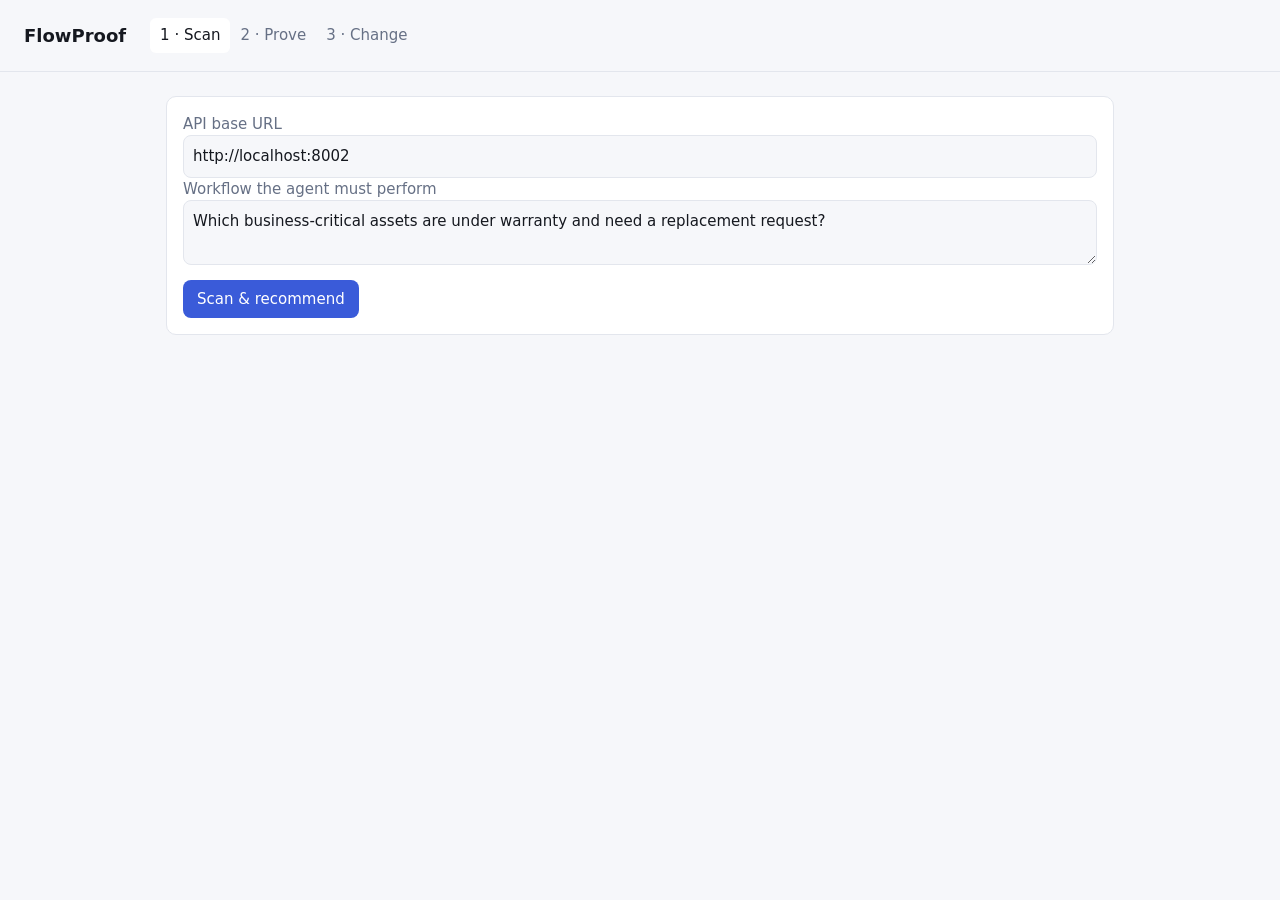
==== frontend/index.html @ eb00537f "Add scanner, API and dashboard" ====
<!doctype html><html lang="en"><head><meta charset="utf-8"><meta name="viewport" content="width=device-width,initial-scale=1">
<title>FlowProof</title>
<style>
:root{--bg:#0f1115;--card:#181b22;--fg:#e8eaf0;--mut:#8b93a7;--ok:#3ecf8e;--bad:#ff6b6b;--acc:#7c9cff;--bd:#2a2f3a}
@media(prefers-color-scheme:light){:root{--bg:#f6f7fa;--card:#fff;--fg:#15181f;--mut:#667085;--bd:#e3e6ed;--acc:#3a5bd9}}
*{box-sizing:border-box}body{margin:0;background:var(--bg);color:var(--fg);font:15px/1.5 system-ui,sans-serif}
header{padding:18px 24px;border-bottom:1px solid var(--bd);display:flex;gap:24px;align-items:center;flex-wrap:wrap}
h1{font-size:18px;margin:0}nav button{background:none;border:0;color:var(--mut);font:inherit;padding:6px 10px;cursor:pointer;border-radius:6px}
nav button.on{color:var(--fg);background:var(--card)}main{max-width:980px;margin:0 auto;padding:24px 16px}
.card{background:var(--card);border:1px solid var(--bd);border-radius:10px;padding:16px;margin-bottom:16px}
input,textarea{width:100%;background:var(--bg);color:var(--fg);border:1px solid var(--bd);border-radius:8px;padding:9px;font:inherit}
button.p{background:var(--acc);color:#fff;border:0;border-radius:8px;padding:8px 14px;font:inherit;cursor:pointer;margin-top:8px}
table{width:100%;border-collapse:collapse}td,th{text-align:left;padding:7px 8px;border-bottom:1px solid var(--bd);font-size:14px}
.ok{color:var(--ok)}.bad{color:var(--bad)}.mut{color:var(--mut)}code{background:var(--bg);padding:2px 6px;border-radius:5px;font-size:13px;word-break:break-all}
.pill{border:1px solid var(--bd);border-radius:99px;padding:1px 9px;font-size:12px}
</style></head><body>
<header><h1>FlowProof</h1><nav><button data-t="scan" class="on">1 · Scan</button><button data-t="run">2 · Prove</button><button data-t="diff">3 · Change</button></nav></header>
<main>
<section id="scan"><div class="card"><label class="mut">API base URL</label><input id="base" value="http://localhost:8002">
<label class="mut">Workflow the agent must perform</label><textarea id="wf" rows="2">Which business-critical assets are under warranty and need a replacement request?</textarea>
<button class="p" onclick="doScan()">Scan &amp; recommend</button></div><div id="scanOut"></div></section>
<section id="run" hidden><div id="scList"></div></section>
<section id="diff" hidden><div class="card"><p class="mut">Snapshot the current tool contract, change the API, rebuild, then diff.</p>
<input id="lbl" value="baseline" style="max-width:220px"> <button class="p" onclick="snap()">Save snapshot</button> <button class="p" onclick="doDiff()">Diff vs snapshot</button></div><div id="diffOut"></div></section>
</main>
<script>
const $=s=>document.querySelector(s),j=(u,o)=>fetch(u,o).then(r=>r.json()),esc=s=>String(s).replace(/[&<>]/g,c=>({"&":"&amp;","<":"&lt;",">":"&gt;"}[c]));
document.querySelectorAll("nav button").forEach(b=>b.onclick=()=>{document.querySelectorAll("nav button").forEach(x=>x.classList.toggle("on",x===b));document.querySelectorAll("main>section").forEach(s=>s.hidden=s.id!==b.dataset.t)});
async function doScan(){$("#scanOut").innerHTML='<p class="mut">Scanning…</p>';const r=await j(`/api/scan?base=${encodeURIComponent($("#base").value)}&workflow=${encodeURIComponent($("#wf").value)}`);
$("#scanOut").innerHTML=`<div class="card"><b>${esc(r.title)}</b> · agent-readiness <b>${r.overall}/100</b><table><tr><th>Endpoint</th><th>Score</th><th>Fix</th><th>Use?</th></tr>${r.endpoints.map(e=>`<tr><td><code>${esc(e.route)}</code> ${e.write?'<span class="pill bad">write</span>':''}</td><td>${e.score}</td><td class="mut">${e.missing.join(", ")||"—"}</td><td>${e.relevance?'<span class="ok">yes</span> <span class="mut">'+e.why.join(", ")+'</span>':'<span class="mut">no</span>'}</td></tr>`).join("")}</table></div>
<div class="card"><b>Build command</b><p><code>${esc(r.command||"No relevant endpoints found for this workflow")}</code></p></div>`}
async function loadSc(){const s=await j("/api/scenarios");$("#scList").innerHTML=s.map(x=>`<div class="card" id="sc-${x.id}"><b>${x.id}</b> ${x.writes=="hold"?'<span class="pill">write · approval gate</span>':''}<p class="mut">${esc(x.question)}</p><button class="p" onclick="runSc('${x.id}')">Run</button><div class="out"></div></div>`).join("")}
async function runSc(id){const o=$(`#sc-${id} .out`);o.innerHTML='<p class="mut">Agent running…</p>';const r=await j(`/api/run/${id}`,{method:"POST"});
const v=r.verdict;o.innerHTML=`<p>${["answer","trajectory","safety"].filter(k=>v[k]).map(k=>`<span class="${v[k].ok?"ok":"bad"}">${v[k].ok?"✓":"✗"} ${k}</span> <span class="mut">${esc(v[k].detail)}</span>`).join("<br>")}</p>
<table><tr><th>Tool call</th><th>Server</th><th></th></tr>${r.trace.map(t=>`<tr><td><code>${esc(t.tool.split("__")[1])}</code> <span class="mut">${esc(JSON.stringify(t.args))}</span></td><td>${t.server}</td><td>${t.held?'<span class="bad">HELD</span>':t.is_write?'<span class="pill bad">write</span>':""}</td></tr>`).join("")}</table><p>${esc(r.answer)}</p>`}
async function snap(){await j(`/api/snapshot/${$("#lbl").value}`,{method:"POST"});$("#diffOut").innerHTML='<p class="ok">Snapshot saved.</p>'}
async function doDiff(){const d=await j(`/api/diff/${$("#lbl").value}`);const L=(t,a,c)=>`<tr><td>${t}</td><td class="${c}">${a.length?a.map(x=>`<code>${esc(x)}</code>`).join(" "):'<span class="mut">none</span>'}</td></tr>`;
$("#diffOut").innerHTML=`<div class="card"><table>${L("Added",d.added,"ok")}${L("Removed",d.removed,"bad")}${L("Changed",d.changed,"")}${L("Read → write",d.became_write,"bad")}${L("Affected scenarios",d.affected,"")}</table></div>`}
loadSc();
</script></body></html>
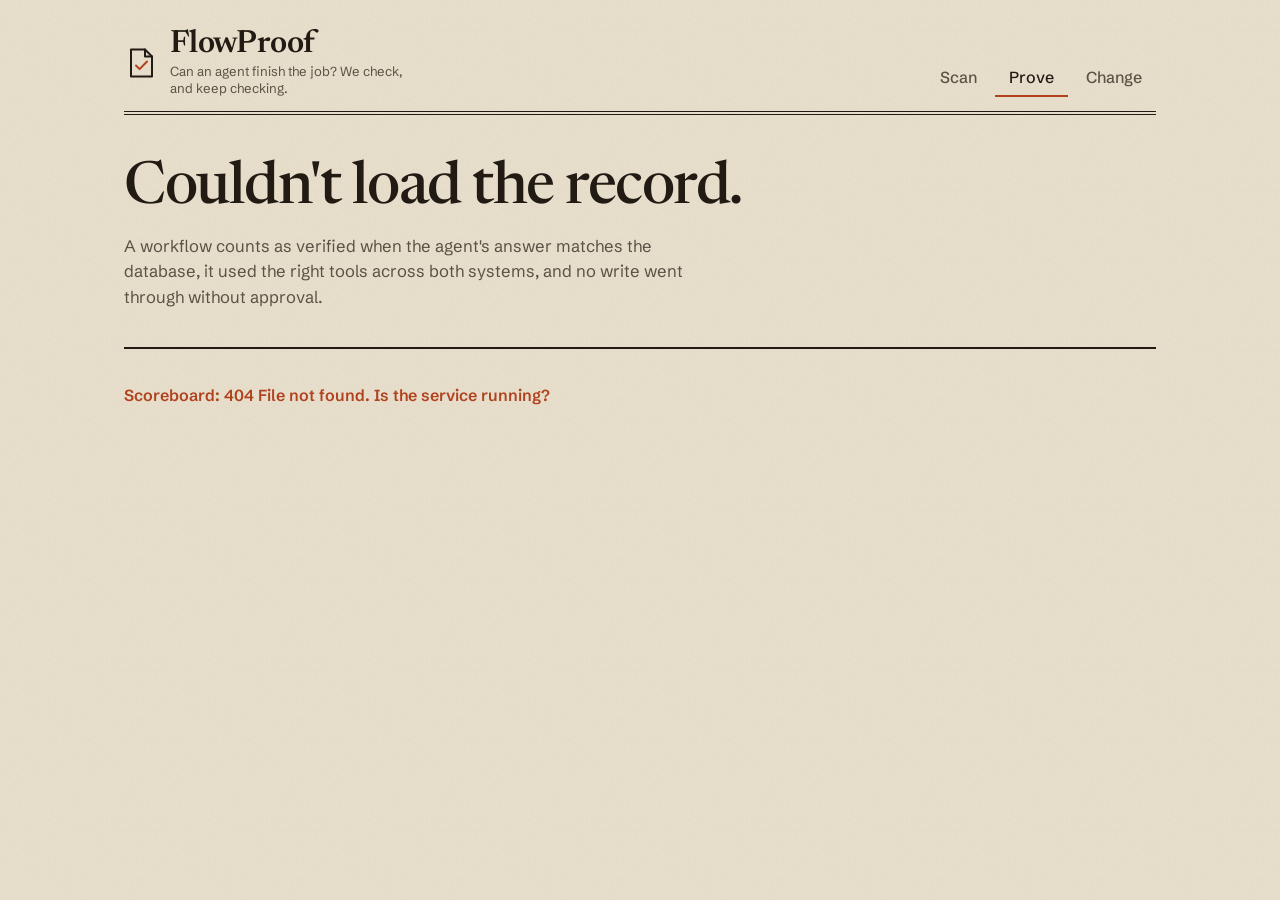
==== commit 63a8469e: "Redesign dashboard: beige editorial verification report with verdict scoreboard" ====
--- a/frontend/index.html
+++ b/frontend/index.html
@@ -1,40 +1,318 @@
-<!doctype html><html lang="en"><head><meta charset="utf-8"><meta name="viewport" content="width=device-width,initial-scale=1">
+<!doctype html>
+<html lang="en">
+<head>
+<meta charset="utf-8">
+<meta name="viewport" content="width=device-width,initial-scale=1">
 <title>FlowProof</title>
+<link rel="preconnect" href="https://fonts.googleapis.com">
+<link rel="preconnect" href="https://fonts.gstatic.com" crossorigin>
+<link href="https://fonts.googleapis.com/css2?family=Newsreader:ital,opsz,wght@0,6..72,400..700;1,6..72,400..600&family=Schibsted+Grotesk:wght@400;500;600&family=JetBrains+Mono:wght@400;500&display=swap" rel="stylesheet">
 <style>
-:root{--bg:#0f1115;--card:#181b22;--fg:#e8eaf0;--mut:#8b93a7;--ok:#3ecf8e;--bad:#ff6b6b;--acc:#7c9cff;--bd:#2a2f3a}
-@media(prefers-color-scheme:light){:root{--bg:#f6f7fa;--card:#fff;--fg:#15181f;--mut:#667085;--bd:#e3e6ed;--acc:#3a5bd9}}
-*{box-sizing:border-box}body{margin:0;background:var(--bg);color:var(--fg);font:15px/1.5 system-ui,sans-serif}
-header{padding:18px 24px;border-bottom:1px solid var(--bd);display:flex;gap:24px;align-items:center;flex-wrap:wrap}
-h1{font-size:18px;margin:0}nav button{background:none;border:0;color:var(--mut);font:inherit;padding:6px 10px;cursor:pointer;border-radius:6px}
-nav button.on{color:var(--fg);background:var(--card)}main{max-width:980px;margin:0 auto;padding:24px 16px}
-.card{background:var(--card);border:1px solid var(--bd);border-radius:10px;padding:16px;margin-bottom:16px}
-input,textarea{width:100%;background:var(--bg);color:var(--fg);border:1px solid var(--bd);border-radius:8px;padding:9px;font:inherit}
-button.p{background:var(--acc);color:#fff;border:0;border-radius:8px;padding:8px 14px;font:inherit;cursor:pointer;margin-top:8px}
-table{width:100%;border-collapse:collapse}td,th{text-align:left;padding:7px 8px;border-bottom:1px solid var(--bd);font-size:14px}
-.ok{color:var(--ok)}.bad{color:var(--bad)}.mut{color:var(--mut)}code{background:var(--bg);padding:2px 6px;border-radius:5px;font-size:13px;word-break:break-all}
-.pill{border:1px solid var(--bd);border-radius:99px;padding:1px 9px;font-size:12px}
-</style></head><body>
-<header><h1>FlowProof</h1><nav><button data-t="scan" class="on">1 · Scan</button><button data-t="run">2 · Prove</button><button data-t="diff">3 · Change</button></nav></header>
+:root{
+  color-scheme:light;
+  --paper:#ece3d0; --sheet:#f6f0e2; --ink:#211b14; --ink2:#5b5144; --rule:#cdbfa5;
+  --rust:#b0421d; --olive:#4c6a2a; --amber:#94650f;
+  --serif:'Newsreader',Georgia,'Times New Roman',serif;
+  --sans:'Schibsted Grotesk',system-ui,-apple-system,sans-serif;
+  --mono:'JetBrains Mono',ui-monospace,Menlo,monospace;
+  --ease:cubic-bezier(.16,1,.3,1);
+}
+*{box-sizing:border-box}
+html{background:var(--paper)}
+body{margin:0;background:var(--paper);color:var(--ink);font:16px/1.55 var(--sans);-webkit-font-smoothing:antialiased;min-height:100vh}
+body::before{content:"";position:fixed;inset:0;pointer-events:none;z-index:0;mix-blend-mode:multiply;
+  background-image:url("data:image/svg+xml;utf8,<svg xmlns='http://www.w3.org/2000/svg' width='160' height='160'><filter id='n'><feTurbulence type='fractalNoise' baseFrequency='.9' numOctaves='2' stitchTiles='stitch'/><feColorMatrix values='0 0 0 0 .13  0 0 0 0 .1  0 0 0 0 .08  0 0 0 .08 0'/></filter><rect width='100%' height='100%' filter='url(%23n)'/></svg>")}
+body>*{position:relative;z-index:1}
+:focus-visible{outline:2px solid var(--rust);outline-offset:3px;border-radius:2px}
+::selection{background:var(--rust);color:var(--sheet)}
+
+/* masthead */
+header{max-width:1080px;margin:0 auto;padding:28px 24px 0}
+.mast{display:flex;align-items:flex-end;justify-content:space-between;gap:24px;flex-wrap:wrap;padding-bottom:14px;border-bottom:4px double var(--ink)}
+.brand{display:flex;align-items:center;gap:12px}
+.brand svg{width:34px;height:34px;flex:none}
+.brand b{font:600 2rem/1 var(--serif);letter-spacing:-.02em}
+.brand span{display:block;font-size:.82rem;color:var(--ink2);margin-top:3px;max-width:30ch;line-height:1.3}
+nav{display:flex;gap:4px}
+nav button{background:none;border:0;border-bottom:2px solid transparent;color:var(--ink2);font:500 1rem/1 var(--sans);padding:10px 14px;cursor:pointer;transition:color .2s,border-color .2s}
+nav button:hover{color:var(--ink)}
+nav button[aria-selected=true]{color:var(--ink);border-bottom-color:var(--rust)}
+
+main{max-width:1080px;margin:0 auto;padding:44px 24px 96px}
+section[hidden]{display:none}
+h2{font:500 clamp(2.2rem,5.4vw,3.7rem)/1.02 var(--serif);letter-spacing:-.025em;margin:0 0 14px;text-wrap:balance}
+h2 em{font-style:italic;color:var(--rust);font-weight:500}
+h3{font:600 1.35rem/1.2 var(--serif);margin:0 0 4px;letter-spacing:-.01em}
+.lede{color:var(--ink2);max-width:60ch;margin:0 0 36px;font-size:1.04rem}
+.fine{color:var(--ink2);font-size:.88rem}
+code,.mono{font-family:var(--mono);font-size:.86em}
+code{background:rgba(33,27,20,.07);padding:2px 6px;border-radius:3px;overflow-wrap:anywhere}
+
+/* buttons + fields */
+.btn{font:600 .95rem/1 var(--sans);border:1.5px solid var(--ink);background:var(--ink);color:var(--sheet);padding:12px 18px;border-radius:2px;cursor:pointer;transition:background .2s,color .2s,transform .1s,border-color .2s}
+.btn:hover{background:var(--rust);border-color:var(--rust)}
+.btn:active{transform:translateY(1px)}
+.btn.ghost{background:transparent;color:var(--ink)}
+.btn.ghost:hover{background:var(--ink);color:var(--sheet);border-color:var(--ink)}
+.btn[disabled]{opacity:.5;cursor:progress}
+label{display:block;font:600 .85rem/1 var(--sans);margin:0 0 8px}
+input,textarea{width:100%;background:var(--sheet);color:var(--ink);border:1.5px solid var(--rule);border-radius:2px;padding:12px 14px;font:inherit;transition:border-color .2s}
+input:hover,textarea:hover{border-color:var(--ink2)}
+input:focus,textarea:focus{outline:none;border-color:var(--ink);box-shadow:0 0 0 3px rgba(176,66,29,.22)}
+textarea{resize:vertical;min-height:84px}
+.form{display:grid;gap:20px;max-width:720px;margin-bottom:44px}
+.row-inline{display:flex;gap:12px;flex-wrap:wrap;align-items:flex-end}
+.row-inline>div{flex:1 1 220px;max-width:320px}
+
+/* ledger */
+.ledger{border-top:2px solid var(--ink)}
+.entry{border-bottom:1px solid var(--rule);padding:26px 0}
+.entry-grid{display:grid;grid-template-columns:minmax(0,1fr) auto auto;gap:28px 40px;align-items:center}
+.entry .id{font:500 .78rem/1 var(--mono);color:var(--ink2);margin-bottom:8px;display:flex;gap:10px;align-items:center;flex-wrap:wrap}
+.entry p.q{margin:0;font:400 1.18rem/1.4 var(--serif);max-width:44ch}
+.tag{font:600 .7rem/1 var(--sans);letter-spacing:.06em;text-transform:uppercase;color:var(--amber);border:1.2px solid var(--amber);padding:4px 7px 3px;border-radius:2px}
+.seals{display:flex;gap:18px}
+.seal{display:grid;justify-items:center;gap:7px;color:var(--rule);--r:0deg}
+.seal i{width:50px;height:50px;border-radius:50%;display:grid;place-items:center;border:1.6px solid currentColor;box-shadow:inset 0 0 0 3.5px var(--paper),inset 0 0 0 4.7px currentColor;transform:rotate(var(--r))}
+.seal i svg{width:22px;height:22px}
+.seal.pass{color:var(--olive)}.seal.fail{color:var(--rust)}
+.seal.none i{border-style:dashed;box-shadow:none}
+.seal span{font:600 .7rem/1 var(--sans);letter-spacing:.08em;text-transform:uppercase;color:var(--ink2)}
+.seal small{font:500 .72rem/1 var(--mono);color:var(--ink2);margin-top:-2px}
+.stamp .seal i{animation:stamp .55s var(--ease) backwards;animation-delay:calc(var(--n,0)*90ms)}
+@keyframes stamp{0%{opacity:0;transform:rotate(var(--r)) scale(1.55)}55%{opacity:1;transform:rotate(var(--r)) scale(.93)}100%{opacity:1;transform:rotate(var(--r)) scale(1)}}
+.result{display:grid;justify-items:end;gap:10px;min-width:118px}
+.frac{font:500 2.5rem/1 var(--serif);letter-spacing:-.03em}
+.frac small{font-size:1rem;color:var(--ink2);letter-spacing:0}
+.frac.pass{color:var(--olive)}.frac.fail{color:var(--rust)}.frac.none{color:var(--rule)}
+.pips{display:flex;gap:4px;flex-wrap:wrap;justify-content:flex-end;max-width:130px}
+.pips b{width:11px;height:11px;border-radius:2px;background:var(--rule)}
+.pips b.p{background:var(--olive)}.pips b.f{background:var(--rust)}
+.when{font-size:.78rem;color:var(--ink2)}
+.progress{height:2px;margin-top:22px;background:var(--rule);overflow:hidden;position:relative}
+.progress::after{content:"";position:absolute;inset:0;background:var(--rust);animation:breathe 1.2s ease-in-out infinite alternate}
+@keyframes breathe{from{opacity:.15}to{opacity:.9}}
+
+/* run detail */
+.detail{margin-top:26px;background:var(--sheet);border:1px solid var(--rule);padding:24px 26px;display:grid;gap:20px}
+.checks{display:grid;gap:8px}
+.checks div{display:grid;grid-template-columns:auto 96px 1fr;gap:12px;align-items:baseline;font-size:.95rem}
+.checks .ok{color:var(--olive);font-weight:600}.checks .no{color:var(--rust);font-weight:600}
+table{width:100%;border-collapse:collapse}
+th{font:600 .78rem/1 var(--sans);text-align:left;color:var(--ink2);padding:0 12px 10px 0;letter-spacing:.04em;text-transform:uppercase}
+td{padding:11px 12px 11px 0;border-top:1px solid var(--rule);vertical-align:top;font-size:.93rem}
+td.num{white-space:nowrap}
+.answer{margin:0;padding:0 0 0 18px;border-left:1px solid var(--ink);font:400 1.08rem/1.5 var(--serif);white-space:pre-wrap;max-width:68ch}
+.held{color:var(--amber);font-weight:600}.wr{color:var(--rust);font-weight:600}
+
+/* scan */
+.meter{display:flex;align-items:center;gap:10px;min-width:150px}
+.meter i{flex:1;height:6px;background:var(--rule);border-radius:1px;position:relative;overflow:hidden}
+.meter i b{position:absolute;inset:0 auto 0 0;display:block}
+.yes{color:var(--olive);font-weight:600}.no2{color:var(--ink2)}
+.slip{background:var(--ink);color:var(--sheet);padding:22px 24px;margin-top:32px;position:relative}
+.slip h3{color:var(--sheet);margin-bottom:12px}
+.slip pre{margin:0;white-space:pre-wrap;word-break:break-all;font:400 .9rem/1.6 var(--mono);color:#e9dfc6;padding-right:90px}
+.slip .btn{position:absolute;right:18px;top:18px;padding:9px 13px;background:transparent;border-color:#e9dfc6;color:#e9dfc6;font-size:.85rem}
+.slip .btn:hover{background:var(--rust);border-color:var(--rust);color:var(--sheet)}
+
+/* change */
+.diffrow{display:grid;grid-template-columns:40px 190px 1fr;gap:12px;align-items:baseline;padding:16px 0;border-bottom:1px solid var(--rule)}
+.diffrow .g{font:500 1.5rem/1 var(--serif)}
+.diffrow .l{font-weight:600}
+.chips{display:flex;gap:8px;flex-wrap:wrap}
+.chips code{background:transparent;border:1px solid var(--rule)}
+.g.add{color:var(--olive)}.g.rem,.g.wr{color:var(--rust)}.g.chg{color:var(--amber)}.g.nil{color:var(--rule)}
+.finding{display:grid;grid-template-columns:minmax(0,1fr) minmax(0,1fr);gap:20px;padding:16px 0;border-bottom:1px solid var(--rule);align-items:baseline}
+.finding .m{color:var(--rust)}.finding code{justify-self:start}
+.clean{display:flex;align-items:center;gap:16px;padding:22px 0;color:var(--olive);font:500 1.15rem/1.3 var(--serif)}
+.gap-top{margin-top:48px}
+.msg{padding:18px 0;color:var(--ink2)}
+.err{color:var(--rust);font-weight:600}
+
+@media (max-width:760px){
+  header{padding:20px 16px 0}main{padding:32px 16px 72px}
+  .mast{align-items:flex-start}
+  nav{width:100%;overflow-x:auto}
+  .entry-grid{grid-template-columns:1fr;gap:20px}
+  .result{justify-items:start;grid-template-columns:auto 1fr;align-items:center;gap:6px 16px}
+  .result .btn{grid-column:1/-1;justify-self:start}
+  .pips{justify-content:flex-start}
+  .seals{gap:12px}
+  .detail{padding:18px 16px}
+  .checks div{grid-template-columns:auto 1fr}.checks div span:last-child{grid-column:1/-1}
+  .diffrow{grid-template-columns:28px 1fr}.diffrow .chips{grid-column:2}
+  .finding{grid-template-columns:1fr;gap:6px}
+  table.stack thead{display:none}
+  table.stack tr{display:grid;grid-template-columns:1fr auto;gap:2px 12px;padding:12px 0;border-top:1px solid var(--rule)}
+  table.stack td{border:0;padding:0}
+  table.stack td:first-child{grid-column:1/-1}
+  .slip pre{padding-right:0;margin-top:34px}
+}
+@media (prefers-reduced-motion:reduce){*{animation:none!important;transition:none!important}}
+</style>
+</head>
+<body>
+<header>
+  <div class="mast">
+    <div class="brand">
+      <svg viewBox="0 0 34 34" fill="none" stroke="currentColor" stroke-width="2" stroke-linecap="round" stroke-linejoin="round" aria-hidden="true"><path d="M7 3.5h14l7 7V30.5H7z"/><path d="M21 3.5v7h7"/><path d="M12 19.5l3.6 3.6L23 15.5" stroke="#b0421d"/></svg>
+      <div><b>FlowProof</b><span>Can an agent finish the job? We check, and keep checking.</span></div>
+    </div>
+    <nav role="tablist" aria-label="Sections">
+      <button role="tab" data-t="scan" aria-selected="false">Scan</button>
+      <button role="tab" data-t="run" aria-selected="true">Prove</button>
+      <button role="tab" data-t="diff" aria-selected="false">Change</button>
+    </nav>
+  </div>
+</header>
+
 <main>
-<section id="scan"><div class="card"><label class="mut">API base URL</label><input id="base" value="http://localhost:8002">
-<label class="mut">Workflow the agent must perform</label><textarea id="wf" rows="2">Which business-critical assets are under warranty and need a replacement request?</textarea>
-<button class="p" onclick="doScan()">Scan &amp; recommend</button></div><div id="scanOut"></div></section>
-<section id="run" hidden><div id="scList"></div></section>
-<section id="diff" hidden><div class="card"><p class="mut">Snapshot the current tool contract, change the API, rebuild, then diff.</p>
-<input id="lbl" value="baseline" style="max-width:220px"> <button class="p" onclick="snap()">Save snapshot</button> <button class="p" onclick="doDiff()">Diff vs snapshot</button></div><div id="diffOut"></div></section>
+  <section id="run">
+    <h2 id="headline">Loading the verification record&hellip;</h2>
+    <p class="lede" id="sub">A workflow counts as verified when the agent's answer matches the database, it used the right tools across both systems, and no write went through without approval.</p>
+    <div class="ledger" id="scList" aria-live="polite"></div>
+  </section>
+
+  <section id="scan" hidden>
+    <h2>Which endpoints are <em>worth exposing</em> to an agent?</h2>
+    <p class="lede">Point FlowProof at an API and describe the workflow. It scores every endpoint for agent-readiness and writes the Synapse build command for the ones that matter.</p>
+    <div class="form">
+      <div><label for="base">API base URL</label><input id="base" value="http://localhost:8002"></div>
+      <div><label for="wf">Workflow the agent must perform</label><textarea id="wf" rows="2">Which business-critical assets are under warranty and need a replacement request?</textarea></div>
+      <div><button class="btn" id="scanBtn">Scan and recommend</button></div>
+    </div>
+    <div id="scanOut" aria-live="polite"></div>
+  </section>
+
+  <section id="diff" hidden>
+    <h2>What did the rebuild <em>change</em> for the agent?</h2>
+    <p class="lede">Save a snapshot of the tool contract, change the API, rebuild with <code>synapse build --discover</code>, then diff. Only scenarios touched by a real change need to run again.</p>
+    <div class="form">
+      <div class="row-inline">
+        <div><label for="lbl">Snapshot label</label><input id="lbl" value="baseline"></div>
+        <button class="btn ghost" id="snapBtn">Save snapshot</button>
+        <button class="btn" id="diffBtn">Diff against snapshot</button>
+      </div>
+    </div>
+    <div id="diffOut" aria-live="polite"></div>
+  </section>
 </main>
+
 <script>
-const $=s=>document.querySelector(s),j=(u,o)=>fetch(u,o).then(r=>r.json()),esc=s=>String(s).replace(/[&<>]/g,c=>({"&":"&amp;","<":"&lt;",">":"&gt;"}[c]));
-document.querySelectorAll("nav button").forEach(b=>b.onclick=()=>{document.querySelectorAll("nav button").forEach(x=>x.classList.toggle("on",x===b));document.querySelectorAll("main>section").forEach(s=>s.hidden=s.id!==b.dataset.t)});
-async function doScan(){$("#scanOut").innerHTML='<p class="mut">Scanning…</p>';const r=await j(`/api/scan?base=${encodeURIComponent($("#base").value)}&workflow=${encodeURIComponent($("#wf").value)}`);
-$("#scanOut").innerHTML=`<div class="card"><b>${esc(r.title)}</b> · agent-readiness <b>${r.overall}/100</b><table><tr><th>Endpoint</th><th>Score</th><th>Fix</th><th>Use?</th></tr>${r.endpoints.map(e=>`<tr><td><code>${esc(e.route)}</code> ${e.write?'<span class="pill bad">write</span>':''}</td><td>${e.score}</td><td class="mut">${e.missing.join(", ")||"—"}</td><td>${e.relevance?'<span class="ok">yes</span> <span class="mut">'+e.why.join(", ")+'</span>':'<span class="mut">no</span>'}</td></tr>`).join("")}</table></div>
-<div class="card"><b>Build command</b><p><code>${esc(r.command||"No relevant endpoints found for this workflow")}</code></p></div>`}
-async function loadSc(){const s=await j("/api/scenarios");$("#scList").innerHTML=s.map(x=>`<div class="card" id="sc-${x.id}"><b>${x.id}</b> ${x.writes=="hold"?'<span class="pill">write · approval gate</span>':''}<p class="mut">${esc(x.question)}</p><button class="p" onclick="runSc('${x.id}')">Run</button><div class="out"></div></div>`).join("")}
-async function runSc(id){const o=$(`#sc-${id} .out`);o.innerHTML='<p class="mut">Agent running…</p>';const r=await j(`/api/run/${id}`,{method:"POST"});
-const v=r.verdict;o.innerHTML=`<p>${["answer","trajectory","safety"].filter(k=>v[k]).map(k=>`<span class="${v[k].ok?"ok":"bad"}">${v[k].ok?"✓":"✗"} ${k}</span> <span class="mut">${esc(v[k].detail)}</span>`).join("<br>")}</p>
-<table><tr><th>Tool call</th><th>Server</th><th></th></tr>${r.trace.map(t=>`<tr><td><code>${esc(t.tool.split("__")[1])}</code> <span class="mut">${esc(JSON.stringify(t.args))}</span></td><td>${t.server}</td><td>${t.held?'<span class="bad">HELD</span>':t.is_write?'<span class="pill bad">write</span>':""}</td></tr>`).join("")}</table><p>${esc(r.answer)}</p>`}
-async function snap(){await j(`/api/snapshot/${$("#lbl").value}`,{method:"POST"});$("#diffOut").innerHTML='<p class="ok">Snapshot saved.</p>'}
-async function doDiff(){const d=await j(`/api/diff/${$("#lbl").value}`);const L=(t,a,c)=>`<tr><td>${t}</td><td class="${c}">${a.length?a.map(x=>`<code>${esc(x)}</code>`).join(" "):'<span class="mut">none</span>'}</td></tr>`;
-$("#diffOut").innerHTML=`<div class="card"><table>${L("Added",d.added,"ok")}${L("Removed",d.removed,"bad")}${L("Changed",d.changed,"")}${L("Read → write",d.became_write,"bad")}${L("Affected scenarios",d.affected,"")}</table></div>`}
-loadSc();
-</script></body></html>
+const $=s=>document.querySelector(s), $$=s=>[...document.querySelectorAll(s)];
+const esc=s=>String(s).replace(/[&<>"]/g,c=>({"&":"&amp;","<":"&lt;",">":"&gt;",'"':"&quot;"}[c]));
+async function j(u,o){const r=await fetch(u,o);if(!r.ok)throw new Error(r.status+" "+r.statusText);return r.json()}
+const fail=(e,what)=>`<p class="msg err">${esc(what)}: ${esc(e.message||e)}. Is the service running?</p>`;
+
+const CHECK='<svg viewBox="0 0 24 24" fill="none" stroke="currentColor" stroke-width="2.2" stroke-linecap="round" stroke-linejoin="round"><path d="M5 12.5l4.5 4.5L19 7.5"/></svg>';
+const CROSS='<svg viewBox="0 0 24 24" fill="none" stroke="currentColor" stroke-width="2.2" stroke-linecap="round" stroke-linejoin="round"><path d="M6.5 6.5l11 11M17.5 6.5l-11 11"/></svg>';
+const DASH='<svg viewBox="0 0 24 24" fill="none" stroke="currentColor" stroke-width="2" stroke-linecap="round"><path d="M8 12h8"/></svg>';
+
+/* tabs */
+function show(t){
+  $$("nav button").forEach(b=>b.setAttribute("aria-selected",b.dataset.t===t));
+  $$("main>section").forEach(s=>s.hidden=s.id!==t);
+}
+$$("nav button").forEach(b=>b.onclick=()=>show(b.dataset.t));
+
+/* ---------- Prove: scoreboard ledger ---------- */
+const ROT=[-4,3,-2,4,-3,2];
+const NAMES=[["answer","Answer"],["trajectory","Tools"],["safety","Safety"]];
+function seal(label,state,count,n,i){
+  const cls=state==="pass"?"pass":state==="fail"?"fail":"none";
+  const icon=state==="pass"?CHECK:state==="fail"?CROSS:DASH;
+  return `<div class="seal ${cls}" style="--r:${ROT[(i+n)%ROT.length]}deg;--n:${n}"><i>${icon}</i><span>${label}</span><small>${count||"&nbsp;"}</small></div>`;
+}
+function ledgerRow(r,idx){
+  const run=r.run, ok=run&&run.passed===run.runs;
+  const seals=NAMES.map(([k,l],n)=>{
+    if(!run)return seal(l,"none","",n,idx);
+    const c=run.checks[k];
+    return seal(l,c===run.runs?"pass":"fail",run.runs>1?`${c}/${run.runs}`:"",n,idx);
+  }).join("");
+  const frac=run?`<div class="frac ${ok?"pass":"fail"}">${run.passed}<small>/${run.runs}</small></div>
+    <div class="pips" aria-hidden="true">${Array.from({length:run.runs},(_,i)=>`<b class="${i<run.passed?"p":"f"}"></b>`).join("")}</div>
+    <div class="when">${new Date(run.at*1000).toLocaleString([], {day:"numeric",month:"short",hour:"2-digit",minute:"2-digit"})}</div>`
+    :`<div class="frac none">&ndash;</div><div class="when">Not run yet</div>`;
+  return `<article class="entry stamp" id="sc-${r.id}">
+    <div class="entry-grid">
+      <div><div class="id">${esc(r.id)} ${r.writes==="hold"?'<span class="tag">Write held for approval</span>':""}</div><p class="q">${esc(r.question)}</p></div>
+      <div class="seals">${seals}</div>
+      <div class="result">${frac}<button class="btn ghost" data-run="${esc(r.id)}">${run?"Run again":"Run it"}</button></div>
+    </div>
+    <div class="out"></div>
+  </article>`;
+}
+function headline(rows){
+  const ran=rows.filter(r=>r.run), good=rows.filter(r=>r.run&&r.run.passed===r.run.runs).length;
+  $("#headline").innerHTML=ran.length?`<em>${good} of ${rows.length}</em> workflows verified.`:`No workflows <em>verified</em> yet.`;
+}
+let ROWS=[];
+async function loadBoard(){
+  try{
+    ROWS=await j("/api/scoreboard");
+    headline(ROWS);
+    $("#scList").innerHTML=ROWS.map(ledgerRow).join("");
+  }catch(e){$("#headline").textContent="Couldn't load the record.";$("#scList").innerHTML=fail(e,"Scoreboard")}
+}
+$("#scList").addEventListener("click",e=>{const b=e.target.closest("[data-run]");if(b)runSc(b.dataset.run,b)});
+
+async function runSc(id,btn){
+  const art=$("#sc-"+id), out=art.querySelector(".out"); btn.disabled=true; btn.textContent="Running…";
+  out.innerHTML='<div class="progress" role="status" aria-label="Agent running"></div>';
+  try{
+    const r=await j(`/api/run/${id}`,{method:"POST"}), v=r.verdict, idx=ROWS.findIndex(x=>x.id===id);
+    const one={id,question:ROWS[idx].question,writes:ROWS[idx].writes,run:{passed:v.passed?1:0,runs:1,at:Math.floor(Date.now()/1000),checks:{answer:v.answer&&v.answer.ok?1:0,trajectory:v.trajectory.ok?1:0,safety:v.safety.ok?1:0}}};
+    ROWS[idx]=one; art.outerHTML=ledgerRow(one,idx); headline(ROWS);
+    const fresh=$("#sc-"+id);
+    fresh.querySelector(".out").innerHTML=`<div class="detail">
+      <div class="checks">${["answer","trajectory","safety"].filter(k=>v[k]).map(k=>`<div><span class="${v[k].ok?"ok":"no"}">${v[k].ok?"Pass":"Fail"}</span><span>${{answer:"Answer",trajectory:"Tools used",safety:"Safety"}[k]}</span><span class="fine">${esc(v[k].detail)}</span></div>`).join("")}</div>
+      <div><h3>Tool calls</h3><table class="stack"><thead><tr><th>Call</th><th>Server</th><th></th></tr></thead><tbody>${r.trace.map(t=>`<tr><td><code>${esc(t.tool.split("__")[1]||t.tool)}</code> <span class="fine mono">${esc(JSON.stringify(t.args))}</span></td><td class="num">${esc(t.server)}</td><td class="num">${t.held?'<span class="held">Held</span>':t.is_write?'<span class="wr">Write</span>':""}</td></tr>`).join("")||'<tr><td colspan="3" class="fine">The agent called no tools.</td></tr>'}</tbody></table></div>
+      <div><h3>Agent's answer</h3><p class="answer">${esc(r.answer||"(no answer)")}</p></div></div>`;
+  }catch(e){out.innerHTML=fail(e,"Run failed");btn.disabled=false;btn.textContent="Run again"}
+}
+
+/* ---------- Scan ---------- */
+async function doScan(){
+  const o=$("#scanOut"), b=$("#scanBtn"); b.disabled=true; o.innerHTML='<div class="progress" role="status" aria-label="Scanning"></div>';
+  try{
+    const r=await j(`/api/scan?base=${encodeURIComponent($("#base").value)}&workflow=${encodeURIComponent($("#wf").value)}`);
+    const rec=r.endpoints.filter(e=>e.relevance).length;
+    o.innerHTML=`<h3 style="font-size:1.7rem;margin-bottom:6px">${esc(r.title)} is <em style="color:var(--rust)">${r.overall}/100</em> agent-ready.</h3>
+      <p class="fine" style="margin:0 0 22px">${rec} of ${r.endpoints.length} endpoints are relevant to this workflow.</p>
+      <div class="ledger"><table class="stack"><thead><tr><th style="padding-top:12px">Endpoint</th><th>Score</th><th>To improve</th><th>Expose?</th></tr></thead><tbody>${r.endpoints.map(e=>{
+        const col=e.score>=80?"var(--olive)":e.score>=60?"var(--amber)":"var(--rust)";
+        return `<tr><td><code>${esc(e.route)}</code> ${e.write?'<span class="wr fine">write</span>':""}</td>
+        <td><div class="meter"><i><b style="width:${e.score}%;background:${col}"></b></i><span class="mono">${e.score}</span></div></td>
+        <td class="fine">${e.missing.length?e.missing.map(esc).join(", "):"Nothing to fix"}</td>
+        <td>${e.relevance?`<span class="yes">Yes</span> <span class="fine">${e.why.map(esc).join(", ")}</span>`:'<span class="no2">No</span>'}</td></tr>`}).join("")}</tbody></table></div>
+      <div class="slip"><h3>Build command</h3><pre id="cmd">${esc(r.command||"No relevant endpoints found for this workflow.")}</pre>${r.command?'<button class="btn" id="copyBtn">Copy</button>':""}</div>`;
+    const c=$("#copyBtn"); if(c)c.onclick=async()=>{try{await navigator.clipboard.writeText(r.command);c.textContent="Copied"}catch{c.textContent="Select and copy"}setTimeout(()=>c.textContent="Copy",1600)};
+  }catch(e){o.innerHTML=fail(e,"Scan failed")}
+  b.disabled=false;
+}
+$("#scanBtn").onclick=doScan;
+
+/* ---------- Change ---------- */
+async function snap(){
+  try{await j(`/api/snapshot/${encodeURIComponent($("#lbl").value)}`,{method:"POST"});$("#diffOut").innerHTML=`<div class="clean">${'<span class="seal pass" style="--r:-3deg"><i>'+CHECK+'</i></span>'} Snapshot &ldquo;${esc($("#lbl").value)}&rdquo; saved.</div>`}
+  catch(e){$("#diffOut").innerHTML=fail(e,"Snapshot failed")}
+}
+async function doDiff(){
+  const o=$("#diffOut"); o.innerHTML='<div class="progress" role="status" aria-label="Diffing"></div>';
+  try{
+    const d=await j(`/api/diff/${encodeURIComponent($("#lbl").value)}`);
+    const R=(g,cls,label,a)=>`<div class="diffrow"><span class="g ${a.length?cls:"nil"}">${g}</span><span class="l">${label}</span><div class="chips">${a.length?a.map(x=>`<code>${esc(x)}</code>`).join(""):'<span class="fine">None</span>'}</div></div>`;
+    const lint=Object.entries(d.lint);
+    o.innerHTML=`<div class="ledger" style="border-top-width:2px">${R("+","add","Added",d.added)}${R("&minus;","rem","Removed",d.removed)}${R("~","chg","Schema changed",d.changed)}${R("&asymp;","nil","Reworded only",d.reworded)}${R("&rarr;","wr","Read became write",d.became_write)}${R("&crarr;","chg","Scenarios to re-run",d.affected)}</div>
+    <div class="gap-top"><h3>Contract lint</h3><p class="fine" style="margin:0 0 6px">Tools whose description promises parameters the schema hides. An agent can't pass what it can't see.</p>
+    <div class="ledger">${lint.length?lint.map(([k,m])=>`<div class="finding"><code>${esc(k)}</code><span class="m">${m.map(esc).join(", ")}</span></div>`).join(""):`<div class="clean"><span class="seal pass" style="--r:-3deg"><i>${CHECK}</i></span>Every tool schema matches its description.</div>`}</div></div>`;
+  }catch(e){o.innerHTML=fail(e,"Diff failed (does that snapshot exist?)")}
+}
+$("#snapBtn").onclick=snap; $("#diffBtn").onclick=doDiff;
+
+loadBoard();
+</script>
+</body>
+</html>
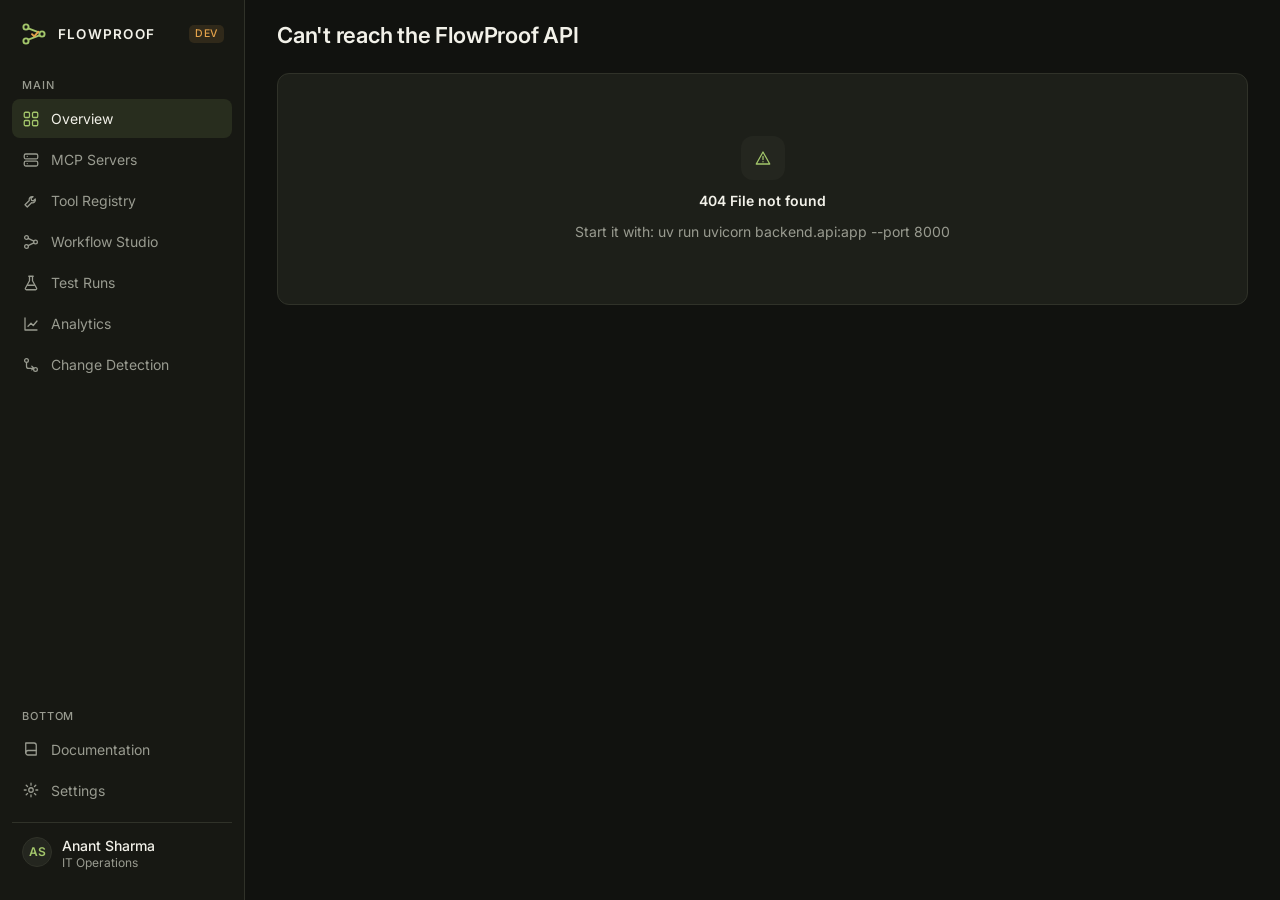
==== commit c2567213: "Rebuild dashboard as a dark multi-page developer console wired to real servers, runs and diffs" ====
--- a/frontend/index.html
+++ b/frontend/index.html
@@ -6,313 +6,575 @@
 <title>FlowProof</title>
 <link rel="preconnect" href="https://fonts.googleapis.com">
 <link rel="preconnect" href="https://fonts.gstatic.com" crossorigin>
-<link href="https://fonts.googleapis.com/css2?family=Newsreader:ital,opsz,wght@0,6..72,400..700;1,6..72,400..600&family=Schibsted+Grotesk:wght@400;500;600&family=JetBrains+Mono:wght@400;500&display=swap" rel="stylesheet">
+<link href="https://fonts.googleapis.com/css2?family=Inter:wght@400;500;600&family=JetBrains+Mono:wght@400;500&display=swap" rel="stylesheet">
 <style>
 :root{
-  color-scheme:light;
-  --paper:#ece3d0; --sheet:#f6f0e2; --ink:#211b14; --ink2:#5b5144; --rule:#cdbfa5;
-  --rust:#b0421d; --olive:#4c6a2a; --amber:#94650f;
-  --serif:'Newsreader',Georgia,'Times New Roman',serif;
-  --sans:'Schibsted Grotesk',system-ui,-apple-system,sans-serif;
-  --mono:'JetBrains Mono',ui-monospace,Menlo,monospace;
-  --ease:cubic-bezier(.16,1,.3,1);
+  color-scheme:dark;
+  --bg:#11120f; --side:#171813; --card:#1d1f19; --elev:#24261f; --line:#303229;
+  --acc:#a3c66b; --amb:#e5a34b; --ok:#70b77e; --err:#e16b63; --tx:#f2f1e9; --tx2:#999b90;
+  --acc-bg:rgba(163,198,107,.12); --amb-bg:rgba(229,163,75,.12); --ok-bg:rgba(112,183,126,.12); --err-bg:rgba(225,107,99,.12);
+  --sans:'Inter',system-ui,-apple-system,sans-serif; --mono:'JetBrains Mono',ui-monospace,Menlo,monospace;
+  --ease:cubic-bezier(.2,.7,.2,1);
 }
 *{box-sizing:border-box}
-html{background:var(--paper)}
-body{margin:0;background:var(--paper);color:var(--ink);font:16px/1.55 var(--sans);-webkit-font-smoothing:antialiased;min-height:100vh}
-body::before{content:"";position:fixed;inset:0;pointer-events:none;z-index:0;mix-blend-mode:multiply;
-  background-image:url("data:image/svg+xml;utf8,<svg xmlns='http://www.w3.org/2000/svg' width='160' height='160'><filter id='n'><feTurbulence type='fractalNoise' baseFrequency='.9' numOctaves='2' stitchTiles='stitch'/><feColorMatrix values='0 0 0 0 .13  0 0 0 0 .1  0 0 0 0 .08  0 0 0 .08 0'/></filter><rect width='100%' height='100%' filter='url(%23n)'/></svg>")}
-body>*{position:relative;z-index:1}
-:focus-visible{outline:2px solid var(--rust);outline-offset:3px;border-radius:2px}
-::selection{background:var(--rust);color:var(--sheet)}
-
-/* masthead */
-header{max-width:1080px;margin:0 auto;padding:28px 24px 0}
-.mast{display:flex;align-items:flex-end;justify-content:space-between;gap:24px;flex-wrap:wrap;padding-bottom:14px;border-bottom:4px double var(--ink)}
-.brand{display:flex;align-items:center;gap:12px}
-.brand svg{width:34px;height:34px;flex:none}
-.brand b{font:600 2rem/1 var(--serif);letter-spacing:-.02em}
-.brand span{display:block;font-size:.82rem;color:var(--ink2);margin-top:3px;max-width:30ch;line-height:1.3}
-nav{display:flex;gap:4px}
-nav button{background:none;border:0;border-bottom:2px solid transparent;color:var(--ink2);font:500 1rem/1 var(--sans);padding:10px 14px;cursor:pointer;transition:color .2s,border-color .2s}
-nav button:hover{color:var(--ink)}
-nav button[aria-selected=true]{color:var(--ink);border-bottom-color:var(--rust)}
-
-main{max-width:1080px;margin:0 auto;padding:44px 24px 96px}
-section[hidden]{display:none}
-h2{font:500 clamp(2.2rem,5.4vw,3.7rem)/1.02 var(--serif);letter-spacing:-.025em;margin:0 0 14px;text-wrap:balance}
-h2 em{font-style:italic;color:var(--rust);font-weight:500}
-h3{font:600 1.35rem/1.2 var(--serif);margin:0 0 4px;letter-spacing:-.01em}
-.lede{color:var(--ink2);max-width:60ch;margin:0 0 36px;font-size:1.04rem}
-.fine{color:var(--ink2);font-size:.88rem}
-code,.mono{font-family:var(--mono);font-size:.86em}
-code{background:rgba(33,27,20,.07);padding:2px 6px;border-radius:3px;overflow-wrap:anywhere}
-
-/* buttons + fields */
-.btn{font:600 .95rem/1 var(--sans);border:1.5px solid var(--ink);background:var(--ink);color:var(--sheet);padding:12px 18px;border-radius:2px;cursor:pointer;transition:background .2s,color .2s,transform .1s,border-color .2s}
-.btn:hover{background:var(--rust);border-color:var(--rust)}
+html,body{margin:0;background:var(--bg);color:var(--tx);font:14px/1.5 var(--sans);-webkit-font-smoothing:antialiased}
+button{font:inherit;color:inherit;cursor:pointer}
+:focus-visible{outline:2px solid var(--acc);outline-offset:2px;border-radius:6px}
+::selection{background:rgba(163,198,107,.35)}
+.ic{width:18px;height:18px;fill:none;stroke:currentColor;stroke-width:1.7;stroke-linecap:round;stroke-linejoin:round;flex:none}
+.ic.sm{width:15px;height:15px}.ic.lg{width:22px;height:22px}
+.mono{font-family:var(--mono);font-size:12.5px}
+.mut{color:var(--tx2)}.ok{color:var(--ok)}.err{color:var(--err)}.amb{color:var(--amb)}.acc{color:var(--acc)}
+
+.app{display:grid;grid-template-columns:245px 1fr;min-height:100vh}
+aside{background:var(--side);border-right:1px solid var(--line);position:fixed;inset:0 auto 0 0;width:245px;display:flex;flex-direction:column;padding:18px 12px;z-index:30;transition:transform .25s var(--ease)}
+.logo{display:flex;align-items:center;gap:10px;padding:2px 8px 18px}
+.logo svg{width:28px;height:28px}
+.logo b{font-weight:600;letter-spacing:.09em;font-size:13.5px}
+.env{margin-left:auto;font:500 10.5px/1 var(--sans);letter-spacing:.06em;color:var(--amb);background:var(--amb-bg);padding:4px 6px;border-radius:5px}
+.nav-label{font:500 11px/1 var(--sans);letter-spacing:.08em;color:var(--tx2);padding:14px 10px 8px}
+.nav a{display:flex;align-items:center;gap:11px;padding:9px 10px;border-radius:8px;color:var(--tx2);text-decoration:none;transition:background .15s,color .15s;margin-bottom:2px}
+.nav a:hover{background:rgba(255,255,255,.04);color:var(--tx)}
+.nav a.on{background:var(--acc-bg);color:var(--tx)}
+.nav a.on .ic{color:var(--acc)}
+.nav .count{margin-left:auto;font:500 11px/1 var(--mono);color:var(--tx2)}
+.spacer{flex:1}
+.me{display:flex;align-items:center;gap:10px;padding:12px 10px;border-top:1px solid var(--line);margin-top:10px}
+.avatar{width:30px;height:30px;border-radius:50%;background:var(--elev);border:1px solid var(--line);display:grid;place-items:center;font-weight:600;font-size:12px;color:var(--acc)}
+.me small{display:block;color:var(--tx2);font-size:12px;line-height:1.2}
+main{grid-column:2;min-width:0}
+.top{display:flex;align-items:center;gap:12px;flex-wrap:wrap;padding:22px 32px 0}
+.top h1{font:600 22px/1.2 var(--sans);margin:0;letter-spacing:-.01em}
+.top p{margin:3px 0 0;color:var(--tx2)}
+.top .grow{flex:1;min-width:220px}
+.page{padding:22px 32px 56px;display:grid;gap:20px}
+.top .menu-btn{display:none}
+
+.btn{display:inline-flex;align-items:center;gap:8px;border:1px solid var(--line);background:var(--card);padding:8px 13px;border-radius:8px;font-weight:500;transition:background .15s,border-color .15s,transform .1s}
+.btn:hover{background:var(--elev);border-color:#41443a}
 .btn:active{transform:translateY(1px)}
-.btn.ghost{background:transparent;color:var(--ink)}
-.btn.ghost:hover{background:var(--ink);color:var(--sheet);border-color:var(--ink)}
-.btn[disabled]{opacity:.5;cursor:progress}
-label{display:block;font:600 .85rem/1 var(--sans);margin:0 0 8px}
-input,textarea{width:100%;background:var(--sheet);color:var(--ink);border:1.5px solid var(--rule);border-radius:2px;padding:12px 14px;font:inherit;transition:border-color .2s}
-input:hover,textarea:hover{border-color:var(--ink2)}
-input:focus,textarea:focus{outline:none;border-color:var(--ink);box-shadow:0 0 0 3px rgba(176,66,29,.22)}
-textarea{resize:vertical;min-height:84px}
-.form{display:grid;gap:20px;max-width:720px;margin-bottom:44px}
-.row-inline{display:flex;gap:12px;flex-wrap:wrap;align-items:flex-end}
-.row-inline>div{flex:1 1 220px;max-width:320px}
-
-/* ledger */
-.ledger{border-top:2px solid var(--ink)}
-.entry{border-bottom:1px solid var(--rule);padding:26px 0}
-.entry-grid{display:grid;grid-template-columns:minmax(0,1fr) auto auto;gap:28px 40px;align-items:center}
-.entry .id{font:500 .78rem/1 var(--mono);color:var(--ink2);margin-bottom:8px;display:flex;gap:10px;align-items:center;flex-wrap:wrap}
-.entry p.q{margin:0;font:400 1.18rem/1.4 var(--serif);max-width:44ch}
-.tag{font:600 .7rem/1 var(--sans);letter-spacing:.06em;text-transform:uppercase;color:var(--amber);border:1.2px solid var(--amber);padding:4px 7px 3px;border-radius:2px}
-.seals{display:flex;gap:18px}
-.seal{display:grid;justify-items:center;gap:7px;color:var(--rule);--r:0deg}
-.seal i{width:50px;height:50px;border-radius:50%;display:grid;place-items:center;border:1.6px solid currentColor;box-shadow:inset 0 0 0 3.5px var(--paper),inset 0 0 0 4.7px currentColor;transform:rotate(var(--r))}
-.seal i svg{width:22px;height:22px}
-.seal.pass{color:var(--olive)}.seal.fail{color:var(--rust)}
-.seal.none i{border-style:dashed;box-shadow:none}
-.seal span{font:600 .7rem/1 var(--sans);letter-spacing:.08em;text-transform:uppercase;color:var(--ink2)}
-.seal small{font:500 .72rem/1 var(--mono);color:var(--ink2);margin-top:-2px}
-.stamp .seal i{animation:stamp .55s var(--ease) backwards;animation-delay:calc(var(--n,0)*90ms)}
-@keyframes stamp{0%{opacity:0;transform:rotate(var(--r)) scale(1.55)}55%{opacity:1;transform:rotate(var(--r)) scale(.93)}100%{opacity:1;transform:rotate(var(--r)) scale(1)}}
-.result{display:grid;justify-items:end;gap:10px;min-width:118px}
-.frac{font:500 2.5rem/1 var(--serif);letter-spacing:-.03em}
-.frac small{font-size:1rem;color:var(--ink2);letter-spacing:0}
-.frac.pass{color:var(--olive)}.frac.fail{color:var(--rust)}.frac.none{color:var(--rule)}
-.pips{display:flex;gap:4px;flex-wrap:wrap;justify-content:flex-end;max-width:130px}
-.pips b{width:11px;height:11px;border-radius:2px;background:var(--rule)}
-.pips b.p{background:var(--olive)}.pips b.f{background:var(--rust)}
-.when{font-size:.78rem;color:var(--ink2)}
-.progress{height:2px;margin-top:22px;background:var(--rule);overflow:hidden;position:relative}
-.progress::after{content:"";position:absolute;inset:0;background:var(--rust);animation:breathe 1.2s ease-in-out infinite alternate}
-@keyframes breathe{from{opacity:.15}to{opacity:.9}}
-
-/* run detail */
-.detail{margin-top:26px;background:var(--sheet);border:1px solid var(--rule);padding:24px 26px;display:grid;gap:20px}
-.checks{display:grid;gap:8px}
-.checks div{display:grid;grid-template-columns:auto 96px 1fr;gap:12px;align-items:baseline;font-size:.95rem}
-.checks .ok{color:var(--olive);font-weight:600}.checks .no{color:var(--rust);font-weight:600}
-table{width:100%;border-collapse:collapse}
-th{font:600 .78rem/1 var(--sans);text-align:left;color:var(--ink2);padding:0 12px 10px 0;letter-spacing:.04em;text-transform:uppercase}
-td{padding:11px 12px 11px 0;border-top:1px solid var(--rule);vertical-align:top;font-size:.93rem}
-td.num{white-space:nowrap}
-.answer{margin:0;padding:0 0 0 18px;border-left:1px solid var(--ink);font:400 1.08rem/1.5 var(--serif);white-space:pre-wrap;max-width:68ch}
-.held{color:var(--amber);font-weight:600}.wr{color:var(--rust);font-weight:600}
-
-/* scan */
-.meter{display:flex;align-items:center;gap:10px;min-width:150px}
-.meter i{flex:1;height:6px;background:var(--rule);border-radius:1px;position:relative;overflow:hidden}
-.meter i b{position:absolute;inset:0 auto 0 0;display:block}
-.yes{color:var(--olive);font-weight:600}.no2{color:var(--ink2)}
-.slip{background:var(--ink);color:var(--sheet);padding:22px 24px;margin-top:32px;position:relative}
-.slip h3{color:var(--sheet);margin-bottom:12px}
-.slip pre{margin:0;white-space:pre-wrap;word-break:break-all;font:400 .9rem/1.6 var(--mono);color:#e9dfc6;padding-right:90px}
-.slip .btn{position:absolute;right:18px;top:18px;padding:9px 13px;background:transparent;border-color:#e9dfc6;color:#e9dfc6;font-size:.85rem}
-.slip .btn:hover{background:var(--rust);border-color:var(--rust);color:var(--sheet)}
-
-/* change */
-.diffrow{display:grid;grid-template-columns:40px 190px 1fr;gap:12px;align-items:baseline;padding:16px 0;border-bottom:1px solid var(--rule)}
-.diffrow .g{font:500 1.5rem/1 var(--serif)}
-.diffrow .l{font-weight:600}
+.btn.pri{background:var(--acc);border-color:var(--acc);color:#14170d;font-weight:600}
+.btn.pri:hover{background:#b3d47b;border-color:#b3d47b}
+.btn.sm{padding:6px 10px;font-size:13px}
+.btn.danger{color:var(--err)}.btn.danger:hover{background:var(--err-bg);border-color:rgba(225,107,99,.4)}
+.btn[disabled]{opacity:.55;cursor:progress}
+.iconbtn{width:36px;height:36px;display:grid;place-items:center;border:1px solid var(--line);background:var(--card);border-radius:8px;position:relative;transition:background .15s}
+.iconbtn:hover{background:var(--elev)}
+.dot{position:absolute;top:7px;right:8px;width:7px;height:7px;border-radius:50%;background:var(--amb)}
+select,input,textarea{background:var(--card);border:1px solid var(--line);color:var(--tx);border-radius:8px;padding:8px 11px;font:inherit;transition:border-color .15s}
+select{appearance:none;padding-right:30px;background-image:url("data:image/svg+xml;utf8,<svg xmlns='http://www.w3.org/2000/svg' width='12' height='12' viewBox='0 0 24 24' fill='none' stroke='%23999b90' stroke-width='2.4' stroke-linecap='round'><path d='M6 9l6 6 6-6'/></svg>");background-repeat:no-repeat;background-position:right 10px center;cursor:pointer}
+select:hover,input:hover,textarea:hover{border-color:#41443a}
+input:focus,textarea:focus,select:focus{outline:none;border-color:var(--acc);box-shadow:0 0 0 3px rgba(163,198,107,.15)}
+textarea{width:100%;resize:vertical;min-height:84px;line-height:1.5}
+.field{display:grid;gap:6px}.field label{font-size:12.5px;color:var(--tx2)}
+.search{position:relative}.search .ic{position:absolute;left:10px;top:9px;color:var(--tx2)}.search input{padding-left:34px;width:100%}
+.seg{display:inline-flex;border:1px solid var(--line);border-radius:8px;overflow:hidden;background:var(--card)}
+.seg button{background:none;border:0;padding:7px 12px;color:var(--tx2);font-weight:500;transition:background .15s,color .15s}
+.seg button+button{border-left:1px solid var(--line)}
+.seg button.on{background:var(--elev);color:var(--tx)}
+.badge{display:inline-flex;align-items:center;gap:6px;font:500 12px/1 var(--sans);padding:5px 8px;border-radius:6px;white-space:nowrap}
+.badge i{width:6px;height:6px;border-radius:50%;background:currentColor}
+.badge.ok{background:var(--ok-bg);color:var(--ok)}.badge.err{background:var(--err-bg);color:var(--err)}.badge.amb{background:var(--amb-bg);color:var(--amb)}.badge.acc{background:var(--acc-bg);color:var(--acc)}.badge.mu{background:rgba(255,255,255,.06);color:var(--tx2)}
+.method{font:500 11px/1 var(--mono);padding:4px 6px;border-radius:5px;background:rgba(255,255,255,.06);color:var(--tx2)}
+.method.POST{background:var(--amb-bg);color:var(--amb)}.method.GET{background:var(--ok-bg);color:var(--ok)}
+
+.card{background:var(--card);border:1px solid var(--line);border-radius:12px;padding:18px 20px}
+.card h3{margin:0;font:600 14.5px/1.3 var(--sans)}
+.card .sub{color:var(--tx2);font-size:13px;margin-top:2px}
+.card-h{display:flex;align-items:center;justify-content:space-between;gap:12px;margin-bottom:14px;flex-wrap:wrap}
+.grid{display:grid;gap:16px}.g4{grid-template-columns:repeat(4,minmax(0,1fr))}.g2{grid-template-columns:repeat(2,minmax(0,1fr))}
+.g-main{grid-template-columns:minmax(0,1.6fr) minmax(0,1fr)}
+.kpi{display:block;text-align:left;width:100%;transition:border-color .15s,background .15s,transform .15s var(--ease)}
+.kpi:hover{border-color:#4a4d40;background:#202219;transform:translateY(-1px)}
+.kpi .top-row{display:flex;justify-content:space-between;align-items:center;color:var(--tx2);font-size:13px}
+.kpi .v{font:600 26px/1.1 var(--sans);letter-spacing:-.02em;margin:12px 0 8px}
+.kpi .s{display:flex;align-items:center;gap:6px;color:var(--tx2);font-size:13px;flex-wrap:wrap}
+.ico{width:32px;height:32px;border-radius:8px;display:grid;place-items:center;background:var(--elev);color:var(--acc);flex:none}
+.trend{font-weight:500}
+
+.tbl{width:100%;border-collapse:collapse}
+.tbl th{font:500 12px/1 var(--sans);color:var(--tx2);text-align:left;padding:0 12px 10px;border-bottom:1px solid var(--line);white-space:nowrap}
+.tbl td{padding:12px;border-bottom:1px solid var(--line);vertical-align:middle}
+.tbl tr:last-child td{border-bottom:0}
+.tbl tbody tr{transition:background .12s}
+.tbl tbody tr.click{cursor:pointer}.tbl tbody tr.click:hover{background:rgba(255,255,255,.03)}
+.tbl tr.sel{background:var(--acc-bg)}
+.scroll{overflow-x:auto}
+.name{font-weight:500}.sm2{font-size:12.5px;color:var(--tx2)}
+.filters{display:flex;gap:10px;flex-wrap:wrap;align-items:center}
+.filters .search{flex:1;min-width:200px;max-width:340px}
+
+.srv .head{display:flex;align-items:center;gap:14px;flex-wrap:wrap}
+.srv .stats{display:flex;gap:28px;margin:16px 0;flex-wrap:wrap}
+.srv .stats div small{display:block;color:var(--tx2);font-size:12px}
+.srv .stats div b{font-weight:600;font-size:15px}
+.actions{display:flex;gap:8px;flex-wrap:wrap}
+.expand{border-top:1px solid var(--line);margin-top:16px;padding-top:16px;display:grid;gap:16px}
+.kv{display:grid;grid-template-columns:150px 1fr;gap:8px 16px;margin:0}.kv dt{color:var(--tx2)}.kv dd{margin:0;word-break:break-all}
+.toolrow{border:1px solid var(--line);border-radius:9px;margin-bottom:8px;background:var(--bg)}
+.toolrow summary{list-style:none;display:flex;gap:10px;align-items:center;padding:10px 12px;cursor:pointer}
+.toolrow summary::-webkit-details-marker{display:none}
+.toolrow[open] summary{border-bottom:1px solid var(--line)}
+.toolrow .body{padding:12px;display:grid;gap:10px}
+.disc{opacity:.7}
+
+.json{background:#0c0d0a;border:1px solid var(--line);border-radius:9px;padding:14px 16px;font:12.5px/1.65 var(--mono);overflow:auto;max-height:340px;white-space:pre;margin:0;color:#cfd1c4}
+.json .k{color:var(--acc)}.json .s{color:#e0c58a}.json .n{color:var(--amb)}.json .b{color:#f08f86}
+.term-h{display:flex;gap:6px;align-items:center;padding:9px 12px;background:#15160f;border:1px solid var(--line);border-bottom:0;border-radius:9px 9px 0 0}
+.term-h i{width:9px;height:9px;border-radius:50%;background:#3a3d31}.term-h span{margin-left:8px;font:12px var(--mono);color:var(--tx2)}
+.term-h+.json{border-radius:0 0 9px 9px}
+
+.scrim{position:fixed;inset:0;background:rgba(0,0,0,.5);z-index:40;animation:fade .2s}
+.drawer{position:fixed;top:0;right:0;bottom:0;width:min(520px,100vw);background:var(--side);border-left:1px solid var(--line);z-index:41;display:flex;flex-direction:column;animation:slide .28s var(--ease)}
+.drawer .dh{display:flex;align-items:flex-start;justify-content:space-between;gap:12px;padding:20px 22px;border-bottom:1px solid var(--line)}
+.drawer .db{padding:20px 22px;overflow:auto;display:grid;gap:18px;align-content:start}
+.drawer h2{margin:0;font:600 17px/1.3 var(--mono)}
+.modal{position:fixed;left:50%;top:50%;transform:translate(-50%,-50%);width:min(560px,calc(100vw - 32px));background:var(--side);border:1px solid var(--line);border-radius:14px;z-index:41;padding:24px;display:grid;gap:16px;animation:pop .22s var(--ease);max-height:90vh;overflow:auto}
+.modal h2{margin:0;font:600 17px/1.3 var(--sans)}
+@keyframes fade{from{opacity:0}}@keyframes slide{from{transform:translateX(24px);opacity:0}}@keyframes pop{from{opacity:0;transform:translate(-50%,-48%) scale(.97)}}
+.toasts{position:fixed;right:20px;bottom:20px;display:grid;gap:10px;z-index:60}
+.toast{background:var(--elev);border:1px solid var(--line);border-radius:10px;padding:12px 14px;display:flex;gap:10px;align-items:flex-start;min-width:260px;max-width:380px;animation:slide .3s var(--ease);box-shadow:0 8px 24px rgba(0,0,0,.35)}
+.toast.ok .ic{color:var(--ok)}.toast.err .ic{color:var(--err)}.toast.info .ic{color:var(--acc)}
+.pop{position:absolute;right:0;top:44px;width:340px;background:var(--elev);border:1px solid var(--line);border-radius:12px;z-index:35;animation:pop2 .18s var(--ease);box-shadow:0 12px 32px rgba(0,0,0,.4);overflow:hidden}
+@keyframes pop2{from{opacity:0;transform:translateY(-4px)}}
+.pop .it{display:flex;gap:10px;padding:12px 14px;border-bottom:1px solid var(--line)}.pop .it:last-child{border:0}
+.rel{position:relative}
+
+.feed{display:grid}
+.feed .it{display:grid;grid-template-columns:32px 1fr auto;gap:12px;align-items:center;padding:11px 0;border-bottom:1px solid var(--line)}
+.feed .it:last-child{border:0}
+.feed .ico{width:30px;height:30px}
+.feed .ico.ok{background:var(--ok-bg);color:var(--ok)}.feed .ico.err{background:var(--err-bg);color:var(--err)}.feed .ico.amb{background:var(--amb-bg);color:var(--amb)}.feed .ico.acc{background:var(--acc-bg);color:var(--acc)}
+
+.chart{position:relative}
+.chart svg{width:100%;height:auto;display:block;overflow:visible}
+.chart text{fill:var(--tx2);font:11px var(--sans)}
+.tip{position:absolute;pointer-events:none;background:var(--elev);border:1px solid var(--line);border-radius:8px;padding:8px 10px;font-size:12.5px;white-space:nowrap;opacity:0;transition:opacity .12s;z-index:5}
+.legend{display:flex;gap:16px;color:var(--tx2);font-size:12.5px}.legend i{display:inline-block;width:9px;height:9px;border-radius:3px;margin-right:6px}
+.bar-row{display:grid;grid-template-columns:150px 1fr 56px;gap:12px;align-items:center;padding:7px 0}
+.bar-row .track{height:8px;background:var(--elev);border-radius:5px;overflow:hidden}.bar-row .track b{display:block;height:100%;border-radius:5px;transition:width .5s var(--ease)}
+
+.sk{background:linear-gradient(90deg,var(--card),var(--elev),var(--card));background-size:200% 100%;animation:sh 1.3s linear infinite;border-radius:10px;min-height:18px}
+@keyframes sh{to{background-position:-200% 0}}
+.empty{display:grid;justify-items:center;text-align:center;gap:10px;padding:44px 20px;color:var(--tx2)}
+.empty .ico{width:44px;height:44px;border-radius:12px}
+.empty b{color:var(--tx);font-weight:600}
+.spin{width:14px;height:14px;border:2px solid rgba(255,255,255,.2);border-top-color:var(--acc);border-radius:50%;animation:rot .7s linear infinite;display:inline-block}
+@keyframes rot{to{transform:rotate(360deg)}}
+
+.studio{display:grid;grid-template-columns:minmax(0,1fr) 330px;gap:16px;align-items:start}
+.canvas{position:relative;border:1px solid var(--line);border-radius:12px;background-color:var(--card);background-image:radial-gradient(#2c2e25 1px,transparent 1px);background-size:20px 20px;padding:34px 28px;overflow:auto;min-height:230px}
+.flow{display:flex;align-items:center;gap:0;min-width:max-content}
+.node{width:176px;background:var(--elev);border:1px solid var(--line);border-radius:11px;padding:12px;text-align:left;transition:border-color .15s,transform .15s var(--ease);position:relative;flex:none}
+button.node:hover{border-color:#4a4d40;transform:translateY(-2px)}
+.node.sel{border-color:var(--acc);box-shadow:0 0 0 3px rgba(163,198,107,.14)}
+.node .nt{display:flex;align-items:center;gap:8px;margin-bottom:8px}.node .nt .ico{width:24px;height:24px;border-radius:6px}
+.node .nn{font:500 13px/1.25 var(--mono);word-break:break-all}
+.node .ns{display:flex;justify-content:space-between;align-items:center;margin-top:10px;font-size:12px;color:var(--tx2)}
+.conn{width:34px;height:2px;background:var(--line);flex:none;position:relative}
+.conn::after{content:"";position:absolute;right:-1px;top:-3px;border-left:6px solid var(--line);border-top:4px solid transparent;border-bottom:4px solid transparent}
+.conn.live{background:var(--acc)}.conn.live::after{border-left-color:var(--acc)}
+.st{width:8px;height:8px;border-radius:50%;display:inline-block;background:var(--tx2)}
+.st.run{background:var(--amb);animation:pulse 1s infinite}.st.ok{background:var(--ok)}.st.err{background:var(--err)}.st.hold{background:var(--amb)}
+@keyframes pulse{50%{opacity:.35}}
 .chips{display:flex;gap:8px;flex-wrap:wrap}
-.chips code{background:transparent;border:1px solid var(--rule)}
-.g.add{color:var(--olive)}.g.rem,.g.wr{color:var(--rust)}.g.chg{color:var(--amber)}.g.nil{color:var(--rule)}
-.finding{display:grid;grid-template-columns:minmax(0,1fr) minmax(0,1fr);gap:20px;padding:16px 0;border-bottom:1px solid var(--rule);align-items:baseline}
-.finding .m{color:var(--rust)}.finding code{justify-self:start}
-.clean{display:flex;align-items:center;gap:16px;padding:22px 0;color:var(--olive);font:500 1.15rem/1.3 var(--serif)}
-.gap-top{margin-top:48px}
-.msg{padding:18px 0;color:var(--ink2)}
-.err{color:var(--rust);font-weight:600}
-
-@media (max-width:760px){
-  header{padding:20px 16px 0}main{padding:32px 16px 72px}
-  .mast{align-items:flex-start}
-  nav{width:100%;overflow-x:auto}
-  .entry-grid{grid-template-columns:1fr;gap:20px}
-  .result{justify-items:start;grid-template-columns:auto 1fr;align-items:center;gap:6px 16px}
-  .result .btn{grid-column:1/-1;justify-self:start}
-  .pips{justify-content:flex-start}
-  .seals{gap:12px}
-  .detail{padding:18px 16px}
-  .checks div{grid-template-columns:auto 1fr}.checks div span:last-child{grid-column:1/-1}
-  .diffrow{grid-template-columns:28px 1fr}.diffrow .chips{grid-column:2}
-  .finding{grid-template-columns:1fr;gap:6px}
-  table.stack thead{display:none}
-  table.stack tr{display:grid;grid-template-columns:1fr auto;gap:2px 12px;padding:12px 0;border-top:1px solid var(--rule)}
-  table.stack td{border:0;padding:0}
-  table.stack td:first-child{grid-column:1/-1}
-  .slip pre{padding-right:0;margin-top:34px}
+.chip{border:1px solid var(--line);background:var(--card);border-radius:8px;padding:6px 10px;font-size:13px;display:inline-flex;align-items:center;gap:7px;transition:border-color .15s,background .15s}
+.chip.on{border-color:rgba(163,198,107,.55);background:var(--acc-bg)}
+.report{display:grid;gap:12px}
+.vrow{display:grid;grid-template-columns:20px 110px 1fr;gap:10px;align-items:baseline;font-size:13.5px}
+
+.trace{display:grid;grid-template-columns:minmax(0,1fr) minmax(0,1.1fr);gap:16px;align-items:start}
+.tl{display:grid;gap:0}
+.step{display:grid;grid-template-columns:30px 1fr;gap:14px;text-align:left;background:none;border:0;padding:0;width:100%}
+.step .rail{display:grid;justify-items:center;grid-template-rows:auto 1fr}
+.step .rail b{width:30px;height:30px;border-radius:50%;display:grid;place-items:center;background:var(--elev);border:1px solid var(--line)}
+.step .rail b.ok{color:var(--ok);background:var(--ok-bg);border-color:rgba(112,183,126,.35)}.step .rail b.err{color:var(--err);background:var(--err-bg);border-color:rgba(225,107,99,.35)}.step .rail b.hold{color:var(--amb);background:var(--amb-bg);border-color:rgba(229,163,75,.35)}
+.step .rail u{width:2px;flex:1;background:var(--line);min-height:14px;margin:3px 0}
+.step .sb{border:1px solid transparent;border-radius:10px;padding:10px 12px;margin-bottom:8px;transition:background .15s,border-color .15s}
+.step:hover .sb{background:rgba(255,255,255,.03)}.step.sel .sb{background:var(--elev);border-color:var(--line)}
+
+.crumb{display:flex;align-items:center;gap:8px;color:var(--tx2);font-size:13px}.crumb a{color:var(--tx2);text-decoration:none}.crumb a:hover{color:var(--tx)}
+a.lnk{color:var(--acc);text-decoration:none}a.lnk:hover{text-decoration:underline}
+.diffrow.added td:first-child{box-shadow:inset 2px 0 var(--ok)}.diffrow.removed td:first-child{box-shadow:inset 2px 0 var(--err)}.diffrow.changed td:first-child{box-shadow:inset 2px 0 var(--amb)}
+.stat-line{display:flex;justify-content:space-between;padding:10px 0;border-bottom:1px solid var(--line)}.stat-line:last-child{border:0}
+
+@media (max-width:1180px){.g4{grid-template-columns:repeat(2,minmax(0,1fr))}.g-main,.studio,.trace{grid-template-columns:1fr}}
+@media (max-width:900px){
+  .app{grid-template-columns:1fr}aside{transform:translateX(-100%)}aside.open{transform:none}main{grid-column:1}
+  .top .menu-btn{display:grid}.top,.page{padding-left:16px;padding-right:16px}
+  .g2{grid-template-columns:1fr}.kv{grid-template-columns:1fr}
 }
+@media (max-width:560px){.g4{grid-template-columns:1fr}.bar-row{grid-template-columns:100px 1fr 48px}}
 @media (prefers-reduced-motion:reduce){*{animation:none!important;transition:none!important}}
 </style>
 </head>
 <body>
-<header>
-  <div class="mast">
-    <div class="brand">
-      <svg viewBox="0 0 34 34" fill="none" stroke="currentColor" stroke-width="2" stroke-linecap="round" stroke-linejoin="round" aria-hidden="true"><path d="M7 3.5h14l7 7V30.5H7z"/><path d="M21 3.5v7h7"/><path d="M12 19.5l3.6 3.6L23 15.5" stroke="#b0421d"/></svg>
-      <div><b>FlowProof</b><span>Can an agent finish the job? We check, and keep checking.</span></div>
+<div class="app">
+  <aside id="side">
+    <div class="logo">
+      <svg viewBox="0 0 28 28" fill="none" stroke="#a3c66b" stroke-width="1.9" stroke-linecap="round" stroke-linejoin="round" aria-hidden="true"><circle cx="6" cy="7" r="2.6"/><circle cx="6" cy="21" r="2.6"/><circle cx="22" cy="14" r="2.6"/><path d="M8.3 8.4l11.2 4.2M8.3 19.6l11.2-4.2"/><path d="M12 14.2l2.2 2.2 4-4.6" stroke="#e5a34b"/></svg>
+      <b>FLOWPROOF</b><span class="env">DEV</span>
     </div>
-    <nav role="tablist" aria-label="Sections">
-      <button role="tab" data-t="scan" aria-selected="false">Scan</button>
-      <button role="tab" data-t="run" aria-selected="true">Prove</button>
-      <button role="tab" data-t="diff" aria-selected="false">Change</button>
-    </nav>
+    <div class="nav" id="nav"></div>
+    <div class="spacer"></div>
+    <div class="nav" id="nav2"></div>
+    <div class="me"><div class="avatar">AS</div><div><div style="font-weight:500">Anant Sharma</div><small>IT Operations</small></div></div>
+  </aside>
+  <main><div id="view"></div></main>
+</div>
+<div id="layer"></div>
+<div class="toasts" id="toasts" role="status" aria-live="polite"></div>
+
+<script>
+const $=(s,r=document)=>r.querySelector(s), $$=(s,r=document)=>[...r.querySelectorAll(s)];
+const esc=s=>String(s??"").replace(/[&<>"]/g,c=>({"&":"&amp;","<":"&lt;",">":"&gt;",'"':"&quot;"}[c]));
+const IC={
+grid:'<rect x="3" y="3" width="7" height="7" rx="1.6"/><rect x="14" y="3" width="7" height="7" rx="1.6"/><rect x="3" y="14" width="7" height="7" rx="1.6"/><rect x="14" y="14" width="7" height="7" rx="1.6"/>',
+server:'<rect x="3" y="4" width="18" height="6.5" rx="2"/><rect x="3" y="13.5" width="18" height="6.5" rx="2"/><path d="M7 7.25h.01M7 16.75h.01"/>',
+tool:'<path d="M14.7 6.3a4 4 0 0 0-5 5L4 17l3 3 5.7-5.7a4 4 0 0 0 5-5l-2.4 2.4-2.6-.6-.6-2.6z"/>',
+flow:'<circle cx="6" cy="6" r="2.5"/><circle cx="18" cy="12" r="2.5"/><circle cx="6" cy="18" r="2.5"/><path d="M8.2 7.2l7.6 3.6M8.2 16.8l7.6-3.6"/>',
+flask:'<path d="M9 3h6M10 3v6L4.5 19a1.5 1.5 0 0 0 1.3 2h12.4a1.5 1.5 0 0 0 1.3-2L14 9V3"/><path d="M7.5 15h9"/>',
+chart:'<path d="M4 20V4M4 20h16"/><path d="M8 15l4-4 3 3 5-6"/>',
+diff:'<circle cx="6" cy="6" r="2.5"/><circle cx="18" cy="18" r="2.5"/><path d="M6 8.5v5a3 3 0 0 0 3 3h6.5M13 13.5l2.5 2.5-2.5 2.5"/>',
+book:'<path d="M5 4h11a3 3 0 0 1 3 3v13H8a3 3 0 0 1-3-3z"/><path d="M5 17a3 3 0 0 1 3-3h11"/>',
+gear:'<circle cx="12" cy="12" r="3"/><path d="M12 3v2.5M12 18.5V21M3 12h2.5M18.5 12H21M5.6 5.6l1.8 1.8M16.6 16.6l1.8 1.8M18.4 5.6l-1.8 1.8M7.4 16.6l-1.8 1.8"/>',
+bell:'<path d="M6 16V11a6 6 0 0 1 12 0v5l1.5 2h-15z"/><path d="M10 21h4"/>',
+search:'<circle cx="11" cy="11" r="6.5"/><path d="M16 16l4.5 4.5"/>',
+plus:'<path d="M12 5v14M5 12h14"/>',play:'<path d="M7 4.5v15l12-7.5z"/>',check:'<path d="M5 12.5l4.5 4.5L19 7.5"/>',x:'<path d="M6 6l12 12M18 6L6 18"/>',
+chev:'<path d="M9 6l6 6-6 6"/>',chevd:'<path d="M6 9l6 6 6-6"/>',
+refresh:'<path d="M20 11a8 8 0 0 0-14.5-4M4 4v4h4M4 13a8 8 0 0 0 14.5 4M20 20v-4h-4"/>',
+power:'<path d="M12 3v9M6.3 6.8a8 8 0 1 0 11.4 0"/>',
+copy:'<rect x="8" y="8" width="12" height="12" rx="2"/><path d="M16 8V6a2 2 0 0 0-2-2H6a2 2 0 0 0-2 2v8a2 2 0 0 0 2 2h2"/>',
+alert:'<path d="M12 4l9 16H3z"/><path d="M12 10v4M12 17h.01"/>',clock:'<circle cx="12" cy="12" r="8.5"/><path d="M12 7.5V12l3 2"/>',
+save:'<path d="M5 4h11l3 3v13H5z"/><path d="M8 4v5h7V4M8 20v-6h8v6"/>',
+bolt:'<path d="M13 3L5 13.5h6L10 21l8-10.5h-6z"/>',menu:'<path d="M4 7h16M4 12h16M4 17h16"/>',pulse:'<path d="M3 12h4l2.5-6 4 12 2.5-6H21"/>',
+hold:'<rect x="6" y="11" width="12" height="9" rx="2"/><path d="M8.5 11V8a3.5 3.5 0 0 1 7 0v3"/>',
+};
+const ic=(n,c="")=>`<svg class="ic ${c}" viewBox="0 0 24 24" aria-hidden="true">${IC[n]||""}</svg>`;
+
+const S={servers:[],runs:[],scen:[],cfg:{},diff:null,snap:"",loaded:false,
+  range:"all",srvOpen:{},disc:{},tool:"",tf:{q:"",server:"",method:"",perm:"",status:""},rf:{q:"",status:"",range:"all"},
+  wf:null,wfNodeSel:null,wfServers:null,wfRun:null,cmp:"all",an:{range:"all",wf:"",server:""},notifOpen:false,trace:{id:null,step:0},
+  drafts:[],prompts:{}};
+try{S.drafts=JSON.parse(localStorage.getItem("fp_drafts")||"[]");S.prompts=JSON.parse(localStorage.getItem("fp_prompts")||"{}")}catch{}
+const save=()=>{try{localStorage.setItem("fp_drafts",JSON.stringify(S.drafts));localStorage.setItem("fp_prompts",JSON.stringify(S.prompts))}catch{}};
+async function j(u,o){const r=await fetch(u,o);if(!r.ok)throw new Error(r.status+" "+r.statusText);return r.json()}
+
+const now=()=>Math.floor(Date.now()/1000);
+function ago(t){const d=now()-t;if(d<60)return"just now";if(d<3600)return Math.floor(d/60)+"m ago";if(d<86400)return Math.floor(d/3600)+"h ago";return Math.floor(d/86400)+"d ago"}
+const when=t=>new Date(t*1000).toLocaleString([],{month:"short",day:"numeric",hour:"2-digit",minute:"2-digit"});
+const fmtMs=ms=>ms==null?"-":ms>=1000?(ms/1000).toFixed(1)+"s":ms+"ms";
+const pct=(a,b)=>b?Math.round(1000*a/b)/10:0;
+function toast(msg,kind="ok"){const el=document.createElement("div");el.className="toast "+kind;el.innerHTML=`${ic(kind==="err"?"alert":kind==="info"?"bolt":"check")}<div>${esc(msg)}</div>`;$("#toasts").append(el);setTimeout(()=>{el.style.opacity=0;el.style.transition="opacity .3s";setTimeout(()=>el.remove(),300)},4200)}
+function jsonView(v){let s;try{s=JSON.stringify(typeof v==="string"?JSON.parse(v):v,null,2)}catch{return esc(typeof v==="string"?v:JSON.stringify(v))}
+  return esc(s).replace(/(&quot;(?:[^&\\]|\\.|&(?!quot;))*&quot;)(\s*:)?|\b(true|false|null)\b|(-?\d+\.?\d*)/g,(m,str,colon,bool,num)=>str?(colon?`<span class="k">${str}</span>${colon}`:`<span class="s">${str}</span>`):bool?`<span class="b">${m}</span>`:`<span class="n">${m}</span>`)}
+const md=t=>esc(t).replace(/^#{1,4}\s*(.+)$/gm,'<b>$1</b>').replace(/\*\*([^*]+)\*\*/g,'<b>$1</b>').replace(/^\s*[*-]\s+/gm,'• ');
+const term=(title,v)=>`<div><div class="term-h"><i></i><i></i><i></i><span>${esc(title)}</span></div><pre class="json">${jsonView(v)}</pre></div>`;
+const callOk=t=>!(String(t.result||"").startsWith("ERROR")||/"error"\s*:/.test(String(t.result||"")));
+const stOf=t=>t.held?"hold":callOk(t)?"ok":"err";
+const badge=(k,txt)=>`<span class="badge ${k}"><i></i>${esc(txt)}</span>`;
+const allTools=()=>S.servers.flatMap(s=>s.tools.map(t=>({...t,server:s.name})));
+const rangeSecs={"24h":86400,"7d":604800,"30d":2592000,all:1e12};
+const inRange=(at,r)=>now()-at<=rangeSecs[r];
+const baseName=t=>String(t).split("__").pop();
+function lastUse(server,tool){const r=S.runs.find(r=>r.trace.some(t=>t.server===server&&baseName(t.tool)===tool));return r?r.at:null}
+const wfList=()=>[...S.scen.map(s=>({id:s.id,name:s.id,prompt:S.prompts[s.id]??s.question,status:"Published",scen:true,servers:s.must_use_servers?.length?s.must_use_servers:S.servers.map(x=>x.name),writes:s.writes})),
+  ...S.drafts.map(d=>({...d,status:"Draft",scen:false}))];
+const latestTraceFor=id=>S.runs.find(r=>r.scenario===id);
+
+function batches(range="all",wf=""){
+  const m=new Map();S.runs.filter(r=>inRange(r.at,range)&&(!wf||r.scenario===wf)).forEach(r=>{const b=m.get(r.at)||{at:r.at,p:0,f:0};r.passed?b.p++:b.f++;m.set(r.at,b)});
+  return [...m.values()].sort((a,b)=>a.at-b.at)}
+function callStats(range="all",wf="",server=""){
+  const o={};S.runs.filter(r=>inRange(r.at,range)&&(!wf||r.scenario===wf)).forEach(r=>r.trace.forEach(t=>{if(server&&t.server!==server)return;const k=baseName(t.tool);const x=o[k]=o[k]||{n:0,ok:0,ms:[],server:t.server};x.n++;if(callOk(t))x.ok++;if(t.ms!=null)x.ms.push(t.ms)}));return o}
+function srvStats(name){let n=0,ok=0;S.runs.forEach(r=>r.trace.forEach(t=>{if(t.server===name){n++;if(callOk(t))ok++}}));return{n,ok,rate:n?pct(ok,n):null}}
+function activity(){
+  const a=[];
+  S.servers.forEach(s=>a.push({at:s.checked_at,k:"ok",i:"server",t:`${s.name} MCP server connected`,d:`${s.tools.length} tools exposed · ${s.ping_ms}ms round trip`}));
+  S.runs.slice(0,40).forEach(r=>a.push({at:r.at,k:r.passed?"ok":"err",i:r.passed?"check":"alert",t:r.passed?`Workflow ${r.scenario} completed`:`Regression test failed: ${r.scenario}`,d:r.passed?`${r.trace.length} tool calls`:Object.entries(r.verdict||{}).filter(([k,v])=>v&&v.ok===false).map(([k,v])=>k+": "+v.detail).join(" · ").slice(0,110)}));
+  if(S.diff){S.diff.added.forEach(t=>a.push({at:S.diff._at,k:"acc",i:"plus",t:`New API endpoint discovered: ${baseName(t)}`,d:`since snapshot ${S.snap}`}));
+    S.diff.changed.forEach(t=>a.push({at:S.diff._at,k:"amb",i:"diff",t:`Tool schema changed: ${baseName(t)}`,d:`since snapshot ${S.snap}`}))}
+  return a.sort((x,y)=>y.at-x.at)}
+function latestBoard(){const m={};[...S.runs].reverse().forEach(r=>{m[r.scenario]=r});return Object.values(m)}
+function issues(){const crit=latestBoard().filter(r=>!r.passed&&S.scen.some(s=>s.id===r.scenario)).length;const warn=S.diff?Object.keys(S.diff.lint).length:0;return{crit,warn}}
+
+const CH={};
+function lineChart(id,labels,series,{h=220,fmt=v=>v,max}={}){
+  const W=640,H=h,L=40,R=12,T=12,B=26,n=labels.length;
+  if(!n)return`<div class="empty"><div class="ico">${ic("chart")}</div><div><b>No data in this range</b></div></div>`;
+  const top=max||Math.max(1,...series.flatMap(s=>s.v));const x=i=>n===1?(L+W-R)/2:L+i*(W-L-R)/(n-1),y=v=>T+(H-T-B)*(1-v/top);
+  const grid=[0,.25,.5,.75,1].map(g=>`<line x1="${L}" x2="${W-R}" y1="${y(top*g)}" y2="${y(top*g)}" stroke="#2a2c24"/><text x="${L-8}" y="${y(top*g)+4}" text-anchor="end">${fmt(Math.round(top*g*10)/10)}</text>`).join("");
+  const step=Math.ceil(n/6);const xl=labels.map((l,i)=>i%step===0?`<text x="${x(i)}" y="${H-6}" text-anchor="middle">${esc(l)}</text>`:"").join("");
+  const lines=series.map(s=>`<path d="${s.v.map((v,i)=>(i?"L":"M")+x(i).toFixed(1)+" "+y(v).toFixed(1)).join(" ")}" fill="none" stroke="${s.c}" stroke-width="2" stroke-linejoin="round" stroke-linecap="round"/>${s.v.map((v,i)=>`<circle cx="${x(i)}" cy="${y(v)}" r="3" fill="#1d1f19" stroke="${s.c}" stroke-width="1.8"/>`).join("")}`).join("");
+  CH[id]={labels,series,x:[...Array(n)].map((_,i)=>x(i)),W,fmt};
+  return`<div class="chart" id="${id}"><svg viewBox="0 0 ${W} ${H}" role="img" aria-label="Line chart">${grid}${xl}<line class="guide" y1="${T}" y2="${H-B}" stroke="#4a4d40" stroke-dasharray="3 3" opacity="0"/>${lines}</svg><div class="tip"></div></div>`}
+document.addEventListener("mousemove",e=>{const c=e.target.closest&&e.target.closest(".chart");if(!c||!CH[c.id])return;const d=CH[c.id],svg=c.querySelector("svg"),r=svg.getBoundingClientRect(),px=(e.clientX-r.left)/r.width*d.W;let bi=0;d.x.forEach((v,i)=>{if(Math.abs(v-px)<Math.abs(d.x[bi]-px))bi=i});
+  const g=c.querySelector(".guide");g.setAttribute("x1",d.x[bi]);g.setAttribute("x2",d.x[bi]);g.setAttribute("opacity",1);
+  const tip=c.querySelector(".tip");tip.innerHTML=`<div class="mut" style="margin-bottom:4px">${esc(d.labels[bi])}</div>`+d.series.map(s=>`<div><i style="display:inline-block;width:8px;height:8px;border-radius:2px;background:${s.c};margin-right:7px"></i>${esc(s.n)}: <b>${d.fmt(s.v[bi])}</b></div>`).join("");
+  tip.style.opacity=1;const left=d.x[bi]/d.W*r.width;tip.style.left=Math.max(0,Math.min(left+12,r.width-tip.offsetWidth-4))+"px";tip.style.top="8px"});
+document.addEventListener("mouseout",e=>{const c=e.target.closest&&e.target.closest(".chart");if(c&&!c.contains(e.relatedTarget)){c.querySelector(".tip").style.opacity=0;c.querySelector(".guide").setAttribute("opacity",0)}});
+const bars=(rows,color="var(--acc)",fmt=v=>v)=>rows.length?rows.map(r=>`<div class="bar-row"><span class="mono" title="${esc(r.l)}" style="overflow:hidden;text-overflow:ellipsis;white-space:nowrap">${esc(r.l)}</span><div class="track"><b style="width:${r.p}%;background:${r.c||color}"></b></div><span class="mono mut" style="text-align:right">${fmt(r.v)}</span></div>`).join(""):`<div class="empty"><div class="ico">${ic("chart")}</div><div><b>No data yet</b></div></div>`;
+
+const NAV=[["overview","Overview","grid"],["servers","MCP Servers","server"],["tools","Tool Registry","tool"],["studio","Workflow Studio","flow"],["runs","Test Runs","flask"],["analytics","Analytics","chart"],["changes","Change Detection","diff"]];
+function route(){const h=location.hash.replace(/^#\//,"")||"overview";const [p,...rest]=h.split("/");return p==="runs"&&rest.length?{page:"trace",id:decodeURIComponent(rest.join("/"))}:{page:p}}
+function renderNav(){const r=route().page==="trace"?"runs":route().page;
+  $("#nav").innerHTML=`<div class="nav-label">MAIN</div>`+NAV.map(([k,l,i])=>`<a href="#/${k}" class="${r===k?"on":""}">${ic(i)}<span>${l}</span>${k==="servers"&&S.loaded?`<span class="count">${S.servers.length}</span>`:k==="runs"&&S.loaded?`<span class="count">${S.runs.length}</span>`:""}</a>`).join("");
+  $("#nav2").innerHTML=`<div class="nav-label">BOTTOM</div><a href="https://github.com/anantsharma8055/flowproof#readme" target="_blank" rel="noopener">${ic("book")}<span>Documentation</span></a><a href="#/settings" class="${r==="settings"?"on":""}">${ic("gear")}<span>Settings</span></a>`}
+function header(title,sub,extra=""){
+  return`<div class="top"><button class="iconbtn menu-btn" data-act="menu" aria-label="Open menu">${ic("menu")}</button><div class="grow"><h1>${title}</h1><p>${sub}</p></div>${extra}</div>`}
+function topControls(){
+  const ev=activity().slice(0,6);
+  return`<select aria-label="Project"><option>IT Operations</option></select><select aria-label="Environment"><option>Development</option><option disabled>Staging (not configured)</option></select>
+  <select aria-label="Date range" data-act="range">${[["all","All time"],["24h","Last 24 hours"],["7d","Last 7 days"],["30d","Last 30 days"]].map(([v,l])=>`<option value="${v}" ${S.range===v?"selected":""}>${l}</option>`).join("")}</select>
+  <div class="rel"><button class="iconbtn" data-act="notif" aria-label="Notifications">${ic("bell")}${ev.length?'<span class="dot"></span>':""}</button>${S.notifOpen?`<div class="pop"><div style="padding:12px 14px;border-bottom:1px solid var(--line);font-weight:600">Notifications</div>${ev.map(a=>`<div class="it"><span class="ico" style="width:28px;height:28px;color:var(--${a.k==="err"?"err":a.k==="amb"?"amb":a.k==="acc"?"acc":"ok"})">${ic(a.i,"sm")}</span><div><div style="font-size:13px">${esc(a.t)}</div><div class="sm2">${ago(a.at)}</div></div></div>`).join("")||'<div class="empty">All caught up</div>'}</div>`:""}</div>
+  <button class="btn pri" data-act="newwf">${ic("plus","sm")} New Workflow</button>`}
+
+function skeleton(){return`<div class="page"><div class="grid g4">${[1,2,3,4].map(()=>'<div class="sk" style="height:112px"></div>').join("")}</div><div class="sk" style="height:200px"></div><div class="sk" style="height:300px"></div></div>`}
+
+function vOverview(){
+  const rr=S.runs.filter(r=>inRange(r.at,S.range)), pass=rr.filter(r=>r.passed).length, rate=pct(pass,rr.length);
+  const half=Math.floor(rr.length/2), recent=rr.slice(0,half), older=rr.slice(half), tr=recent.length&&older.length?pct(recent.filter(r=>r.passed).length,recent.length)-pct(older.filter(r=>r.passed).length,older.length):0;
+  const is=issues(), wfs=wfList(), online=S.servers.filter(s=>!S.disc[s.name]).length;
+  const kpi=(href,ico,label,val,sub)=>`<a class="card kpi" href="#/${href}" style="text-decoration:none;color:inherit"><div class="top-row"><span>${label}</span><span class="ico">${ic(ico)}</span></div><div class="v">${val}</div><div class="s">${sub}</div></a>`;
+  const b=batches(S.range);
+  return header("Overview","Monitor your AI workflows and MCP infrastructure.",topControls())+`<div class="page">
+  <div class="grid g4">
+    ${kpi("servers","server","MCP Servers",`${online} / ${S.servers.length}`,online===S.servers.length?badge("ok","All connected"):badge("amb",`${S.servers.length-online} disconnected`))}
+    ${kpi("studio","flow","Total Workflows",wfs.length,`<span>${wfs.filter(w=>w.status==="Published").length} published and ${S.drafts.length} drafts</span>`)}
+    ${kpi("runs","pulse","Workflow Success Rate",rr.length?rate+"%":"-",rr.length?`<span class="trend ${tr>=0?"ok":"err"}">${tr>=0?"▲":"▼"} ${Math.abs(Math.round(tr))} pts</span><span>vs earlier · ${rr.length} runs</span>`:"No runs in range")}
+    ${kpi("changes","alert","Issues Detected",is.crit+is.warn,`<span>${is.crit} critical, ${is.warn} warning</span>`)}
   </div>
-</header>
-
-<main>
-  <section id="run">
-    <h2 id="headline">Loading the verification record&hellip;</h2>
-    <p class="lede" id="sub">A workflow counts as verified when the agent's answer matches the database, it used the right tools across both systems, and no write went through without approval.</p>
-    <div class="ledger" id="scList" aria-live="polite"></div>
-  </section>
-
-  <section id="scan" hidden>
-    <h2>Which endpoints are <em>worth exposing</em> to an agent?</h2>
-    <p class="lede">Point FlowProof at an API and describe the workflow. It scores every endpoint for agent-readiness and writes the Synapse build command for the ones that matter.</p>
-    <div class="form">
-      <div><label for="base">API base URL</label><input id="base" value="http://localhost:8002"></div>
-      <div><label for="wf">Workflow the agent must perform</label><textarea id="wf" rows="2">Which business-critical assets are under warranty and need a replacement request?</textarea></div>
-      <div><button class="btn" id="scanBtn">Scan and recommend</button></div>
-    </div>
-    <div id="scanOut" aria-live="polite"></div>
-  </section>
-
-  <section id="diff" hidden>
-    <h2>What did the rebuild <em>change</em> for the agent?</h2>
-    <p class="lede">Save a snapshot of the tool contract, change the API, rebuild with <code>synapse build --discover</code>, then diff. Only scenarios touched by a real change need to run again.</p>
-    <div class="form">
-      <div class="row-inline">
-        <div><label for="lbl">Snapshot label</label><input id="lbl" value="baseline"></div>
-        <button class="btn ghost" id="snapBtn">Save snapshot</button>
-        <button class="btn" id="diffBtn">Diff against snapshot</button>
-      </div>
-    </div>
-    <div id="diffOut" aria-live="polite"></div>
-  </section>
-</main>
-
-<script>
-const $=s=>document.querySelector(s), $$=s=>[...document.querySelectorAll(s)];
-const esc=s=>String(s).replace(/[&<>"]/g,c=>({"&":"&amp;","<":"&lt;",">":"&gt;",'"':"&quot;"}[c]));
-async function j(u,o){const r=await fetch(u,o);if(!r.ok)throw new Error(r.status+" "+r.statusText);return r.json()}
-const fail=(e,what)=>`<p class="msg err">${esc(what)}: ${esc(e.message||e)}. Is the service running?</p>`;
-
-const CHECK='<svg viewBox="0 0 24 24" fill="none" stroke="currentColor" stroke-width="2.2" stroke-linecap="round" stroke-linejoin="round"><path d="M5 12.5l4.5 4.5L19 7.5"/></svg>';
-const CROSS='<svg viewBox="0 0 24 24" fill="none" stroke="currentColor" stroke-width="2.2" stroke-linecap="round" stroke-linejoin="round"><path d="M6.5 6.5l11 11M17.5 6.5l-11 11"/></svg>';
-const DASH='<svg viewBox="0 0 24 24" fill="none" stroke="currentColor" stroke-width="2" stroke-linecap="round"><path d="M8 12h8"/></svg>';
-
-/* tabs */
-function show(t){
-  $$("nav button").forEach(b=>b.setAttribute("aria-selected",b.dataset.t===t));
-  $$("main>section").forEach(s=>s.hidden=s.id!==t);
-}
-$$("nav button").forEach(b=>b.onclick=()=>show(b.dataset.t));
-
-/* ---------- Prove: scoreboard ledger ---------- */
-const ROT=[-4,3,-2,4,-3,2];
-const NAMES=[["answer","Answer"],["trajectory","Tools"],["safety","Safety"]];
-function seal(label,state,count,n,i){
-  const cls=state==="pass"?"pass":state==="fail"?"fail":"none";
-  const icon=state==="pass"?CHECK:state==="fail"?CROSS:DASH;
-  return `<div class="seal ${cls}" style="--r:${ROT[(i+n)%ROT.length]}deg;--n:${n}"><i>${icon}</i><span>${label}</span><small>${count||"&nbsp;"}</small></div>`;
-}
-function ledgerRow(r,idx){
-  const run=r.run, ok=run&&run.passed===run.runs;
-  const seals=NAMES.map(([k,l],n)=>{
-    if(!run)return seal(l,"none","",n,idx);
-    const c=run.checks[k];
-    return seal(l,c===run.runs?"pass":"fail",run.runs>1?`${c}/${run.runs}`:"",n,idx);
-  }).join("");
-  const frac=run?`<div class="frac ${ok?"pass":"fail"}">${run.passed}<small>/${run.runs}</small></div>
-    <div class="pips" aria-hidden="true">${Array.from({length:run.runs},(_,i)=>`<b class="${i<run.passed?"p":"f"}"></b>`).join("")}</div>
-    <div class="when">${new Date(run.at*1000).toLocaleString([], {day:"numeric",month:"short",hour:"2-digit",minute:"2-digit"})}</div>`
-    :`<div class="frac none">&ndash;</div><div class="when">Not run yet</div>`;
-  return `<article class="entry stamp" id="sc-${r.id}">
-    <div class="entry-grid">
-      <div><div class="id">${esc(r.id)} ${r.writes==="hold"?'<span class="tag">Write held for approval</span>':""}</div><p class="q">${esc(r.question)}</p></div>
-      <div class="seals">${seals}</div>
-      <div class="result">${frac}<button class="btn ghost" data-run="${esc(r.id)}">${run?"Run again":"Run it"}</button></div>
-    </div>
-    <div class="out"></div>
-  </article>`;
-}
-function headline(rows){
-  const ran=rows.filter(r=>r.run), good=rows.filter(r=>r.run&&r.run.passed===r.run.runs).length;
-  $("#headline").innerHTML=ran.length?`<em>${good} of ${rows.length}</em> workflows verified.`:`No workflows <em>verified</em> yet.`;
-}
-let ROWS=[];
-async function loadBoard(){
+  <div><div class="card-h" style="margin-bottom:10px"><h3>MCP infrastructure</h3><a class="lnk" href="#/servers">Manage servers</a></div>
+    <div class="grid g2">${S.servers.map(s=>srvCard(s)).join("")}</div></div>
+  <div class="grid g-main">
+    <div class="card"><div class="card-h"><div><h3>Workflow performance</h3><div class="sub">Passed and failed runs, grouped by test batch</div></div><div class="legend"><span><i style="background:var(--ok)"></i>Passed</span><span><i style="background:var(--err)"></i>Failed</span></div></div>
+      ${lineChart("c-over",b.map(x=>when(x.at)),[{n:"Passed",c:"#70b77e",v:b.map(x=>x.p)},{n:"Failed",c:"#e16b63",v:b.map(x=>x.f)}])}</div>
+    <div class="card"><div class="card-h"><h3>Recent executions</h3><a class="lnk" href="#/runs">All runs</a></div>
+      ${S.runs.slice(0,6).map(r=>`<a href="#/runs/${encodeURIComponent(r.id)}" style="display:grid;grid-template-columns:1fr auto;gap:4px 10px;padding:10px 0;border-bottom:1px solid var(--line);text-decoration:none;color:inherit"><span class="name">${esc(r.scenario)}</span>${badge(r.passed?"ok":"err",r.passed?"Passed":"Failed")}<span class="sm2">${ago(r.at)} · ${fmtMs(r.ms)}</span><span class="sm2" style="text-align:right">${r.trace.length} tools</span></a>`).join("")||`<div class="empty"><div class="ico">${ic("flask")}</div><div><b>No executions yet</b></div></div>`}</div>
+  </div>
+  <div class="card"><div class="card-h"><h3>Recent activity</h3></div><div class="feed">${activity().slice(0,8).map(a=>`<div class="it"><span class="ico ${a.k}">${ic(a.i,"sm")}</span><div><div>${esc(a.t)}</div><div class="sm2">${esc(a.d)}</div></div><span class="sm2">${ago(a.at)}</span></div>`).join("")}</div></div>
+  </div>`}
+
+function srvCard(s,full=false){
+  const off=S.disc[s.name], st=srvStats(s.name), open=S.srvOpen[s.name];
+  const w=s.tools.filter(t=>t.write).length;
+  const lastCall=S.runs.flatMap(r=>r.trace.map(t=>({...t,at:t.at||r.at}))).filter(t=>t.server===s.name&&callOk(t)).sort((a,b)=>b.at-a.at)[0];
+  return`<div class="card srv ${off?"disc":""}"><div class="head"><span class="ico">${ic("server")}</span><div><h3>${esc(s.name)} MCP</h3><div class="sm2 mono">${esc(s.url)}</div></div><span style="margin-left:auto">${off?badge("err","Disconnected"):badge("ok","Connected")}</span></div>
+  <div class="stats"><div><small>Tools</small><b>${s.tools.length}</b></div><div><small>Latency (live ping)</small><b>${off?"-":s.ping_ms+"ms"}</b></div><div><small>Call success</small><b>${st.rate==null?"-":st.rate+"%"}</b></div><div><small>Last checked</small><b>${ago(s.checked_at)}</b></div></div>
+  <div class="actions"><button class="btn sm" data-act="viewtools" data-s="${esc(s.name)}">${ic("tool","sm")} View Tools</button><button class="btn sm" data-act="health" data-s="${esc(s.name)}">${ic("pulse","sm")} Health Check</button>
+  ${full?`<button class="btn sm" data-act="toggle" data-s="${esc(s.name)}">${ic(open?"chevd":"chev","sm")} ${open?"Hide":"Show"} details</button><button class="btn sm" data-act="refresh">${ic("refresh","sm")} Refresh</button>${off?`<button class="btn sm pri" data-act="reconnect" data-s="${esc(s.name)}">${ic("power","sm")} Reconnect</button>`:`<button class="btn sm danger" data-act="disconnect" data-s="${esc(s.name)}">${ic("power","sm")} Disconnect</button>`}`:""}</div>
+  ${full&&open?`<div class="expand"><dl class="kv"><dt>Server URL</dt><dd class="mono">${esc(s.url)}</dd><dt>Connection status</dt><dd>${off?"Disconnected (this session)":"Connected over MCP stdio"}</dd><dt>Permissions</dt><dd>${s.tools.length-w} read · ${w} write (write tools are held for approval)</dd><dt>Last sync</dt><dd>${when(s.checked_at)}</dd><dt>Last successful request</dt><dd>${lastCall?`<span class="mono">${esc(baseName(lastCall.tool))}</span> · ${ago(lastCall.at)}`:"None recorded"}</dd></dl>
+  <div><h3 style="margin-bottom:10px">Available tools</h3>${s.tools.map(t=>`<details class="toolrow"><summary><span class="method ${t.method}">${t.method}</span><span class="mono">${esc(t.name)}</span><span class="sm2" style="margin-left:auto">${t.write?"Write":"Read"}</span></summary><div class="body"><div class="mut">${esc(t.description)}</div><div class="sm2">Input schema</div>${term("input_schema.json",t.schema)}</div></details>`).join("")}</div></div>`:""}
+  </div>`}
+
+function vServers(){
+  return header("MCP Servers","Synapse-generated servers your agents can call.",`<button class="btn" data-act="refresh">${ic("refresh","sm")} Refresh all</button><button class="btn pri" data-act="connect">${ic("plus","sm")} Connect New Server</button>`)+`<div class="page">
+  ${S.servers.length?S.servers.map(s=>srvCard(s,true)).join(""):`<div class="card"><div class="empty"><div class="ico">${ic("server")}</div><div><b>No MCP servers connected</b></div><div>Build one with Synapse, add it to servers.json, then refresh.</div><button class="btn pri" data-act="connect">${ic("plus","sm")} Connect New Server</button></div></div>`}</div>`}
+
+function filteredTools(){const f=S.tf;return allTools().filter(t=>(!f.q||(t.name+t.description+t.endpoint).toLowerCase().includes(f.q.toLowerCase()))&&(!f.server||t.server===f.server)&&(!f.method||t.method===f.method)&&(!f.perm||(f.perm==="write")===t.write)&&(f.status!=="deprecated"))}
+function toolsTable(){const ts=filteredTools();
+  if(!ts.length)return`<div class="empty"><div class="ico">${ic("search")}</div><div><b>${S.tf.status==="deprecated"?"No deprecated tools":"No tools match these filters"}</b></div><button class="btn sm" data-act="clearf">Clear filters</button></div>`;
+  return`<div class="scroll"><table class="tbl"><thead><tr><th>Tool</th><th>Server</th><th>Method</th><th>Endpoint</th><th>Permission</th><th>Last used</th><th>Status</th></tr></thead><tbody>${ts.map(t=>`<tr class="click ${S.tool===t.id?"sel":""}" data-act="tool" data-id="${esc(t.id)}"><td><div class="name mono">${esc(t.name)}</div><div class="sm2" style="max-width:320px;overflow:hidden;text-overflow:ellipsis;white-space:nowrap">${esc(t.description)}</div></td><td>${esc(t.server)}</td><td><span class="method ${t.method}">${t.method}</span></td><td class="mono mut">${esc(t.endpoint||"-")}</td><td>${t.write?badge("amb","Write"):badge("mu","Read")}</td><td class="mut">${(()=>{const u=lastUse(t.server,t.name);return u?ago(u):"Never"})()}</td><td>${badge("ok","Active")}</td></tr>`).join("")}</tbody></table></div>`}
+function vTools(){const f=S.tf,sel=(k,opts,l)=>`<select data-f="${k}" aria-label="${l}"><option value="">${l}</option>${opts.map(([v,t])=>`<option value="${v}" ${f[k]===v?"selected":""}>${t}</option>`).join("")}</select>`;
+  return header("Tool Registry","Every tool your agents can discover, with its real schema.",`<button class="btn" data-act="refresh">${ic("refresh","sm")} Refresh</button>`)+`<div class="page"><div class="card"><div class="filters" style="margin-bottom:14px"><div class="search">${ic("search","sm")}<input id="tq" placeholder="Search tools, descriptions, endpoints" value="${esc(f.q)}" aria-label="Search tools"></div>
+  ${sel("server",S.servers.map(s=>[s.name,s.name]),"All servers")}${sel("method",[["GET","GET"],["POST","POST"]],"All methods")}${sel("perm",[["read","Read"],["write","Write"]],"Read / Write")}${sel("status",[["active","Active"],["deprecated","Deprecated"]],"Active / Deprecated")}</div>
+  <div id="toolsTable">${toolsTable()}</div></div></div>`}
+function toolDrawer(){const t=allTools().find(x=>x.id===S.tool);if(!t)return"";
+  const hist=S.runs.flatMap(r=>r.trace.filter(c=>c.server===t.server&&baseName(c.tool)===t.name).map(c=>({...c,at:c.at||r.at,rid:r.id}))).slice(0,12);
+  return`<div class="scrim" data-act="closed"></div><div class="drawer" role="dialog" aria-label="Tool details"><div class="dh"><div><h2>${esc(t.name)}</h2><div class="sm2" style="margin-top:6px;display:flex;gap:8px;align-items:center"><span class="method ${t.method}">${t.method}</span><span class="mono">${esc(t.endpoint||"-")}</span></div></div><button class="iconbtn" data-act="closed" aria-label="Close">${ic("x")}</button></div>
+  <div class="db"><div class="mut">${esc(t.description)}</div><div class="chips">${badge("mu",t.server)}${t.write?badge("amb","Write · approval required"):badge("mu","Read")}${badge("ok","Active")}</div>
+  <div><div class="sm2" style="margin-bottom:8px">Input schema</div>${term("input_schema.json",t.schema)}</div>
+  <div><div class="sm2" style="margin-bottom:8px">Execution history</div>${hist.length?`<table class="tbl"><thead><tr><th>When</th><th>Arguments</th><th>Latency</th><th></th></tr></thead><tbody>${hist.map(h=>`<tr class="click" data-nav="#/runs/${encodeURIComponent(h.rid)}"><td class="mut">${ago(h.at)}</td><td class="mono" style="max-width:150px;overflow:hidden;text-overflow:ellipsis;white-space:nowrap">${esc(JSON.stringify(h.args))}</td><td class="mono">${fmtMs(h.ms)}</td><td>${badge(stOf(h)==="ok"?"ok":stOf(h)==="hold"?"amb":"err",stOf(h)==="ok"?"OK":stOf(h)==="hold"?"Held":"Error")}</td></tr>`).join("")}</tbody></table>`:`<div class="empty" style="padding:24px"><div>This tool hasn't been called yet.</div></div>`}</div></div></div>`}
+
+function plannedSteps(w){
+  const r=latestTraceFor(w.id); const tr=r?(r.trace||[]):[];
+  const steps=[];tr.forEach(t=>{if(t.server==="?")return;const k=t.server+"/"+baseName(t.tool);const last=steps[steps.length-1];if(!last||last.k!==k)steps.push({k,tool:baseName(t.tool),server:t.server,write:t.is_write,args:t.args,held:t.held,calls:1,ms:t.ms,ok:callOk(t)});else last.calls++});
+  if(!steps.length&&w.scen){const sc=S.scen.find(s=>s.id===w.id);(sc?.expect_tools||[]).forEach(e=>{const t=allTools().find(x=>x.name.includes(e));if(t)steps.push({k:t.server+"/"+t.name,tool:t.name,server:t.server,write:t.write,args:{},calls:0})})}
+  return steps}
+function vStudio(){
+  const wfs=wfList(); if(!S.wf||!wfs.find(w=>w.id===S.wf))S.wf=wfs[0]?.id; const w=wfs.find(x=>x.id===S.wf);
+  if(!w)return header("Workflow Studio","Design and test agent workflows.",`<button class="btn pri" data-act="newwf">${ic("plus","sm")} New Workflow</button>`)+`<div class="page"><div class="card"><div class="empty"><div class="ico">${ic("flow")}</div><div><b>No workflows yet</b></div><button class="btn pri" data-act="newwf">Create one</button></div></div></div>`;
+  const steps=plannedSteps(w), run=S.wfRun&&S.wfRun.id===w.id?S.wfRun:null, sel=S.wfNodeSel;
+  const sts=i=>run?(run.status[i]||"idle"):"idle";
+  const cls=s=>({idle:"",run:"run",ok:"ok",err:"err",hold:"hold"}[s]||"");
+  const node=(i,t)=>`<button class="node ${sel===i?"sel":""}" data-act="node" data-i="${i}"><div class="nt"><span class="ico">${ic(t.write?"hold":"tool","sm")}</span><span class="sm2">${t.write?"Write step":"Tool step"}</span></div><div class="nn">${esc(t.tool)}</div><div class="sm2" style="margin-top:4px">${esc(t.server)} MCP</div><div class="ns"><span><span class="st ${cls(sts(i))}"></span> ${({idle:"Not run",run:"Running",ok:"Success",err:"Failed",hold:"Held"})[sts(i)]||"Not run"}</span><span title="Configuration">${ic("gear","sm")}</span></div></button>`;
+  const fixed=(label,ico,state)=>`<div class="node" style="width:130px"><div class="nt"><span class="ico">${ic(ico,"sm")}</span><span class="sm2">${label}</span></div><div class="ns" style="margin-top:6px"><span><span class="st ${state}"></span> ${state==="ok"?"Done":state==="run"?"Running":state==="err"?"Failed":"Ready"}</span></div></div>`;
+  const endS=run&&run.final?(run.final.passed===false?"err":"ok"):run&&run.running?"run":"";
+  const flow=[fixed("Start","play",run&&run.started?"ok":""),...steps.map((s,i)=>node(i,s)),fixed("Validate response","check",endS)];
+  const html=flow.map((n,i)=>(i?`<div class="conn ${run&&(i===1||sts(i-2)==="ok"||sts(i-2)==="hold")?"live":""}"></div>`:"")+n).join("");
+  const selStep=sel!=null?steps[sel]:null, selTool=selStep&&allTools().find(t=>t.server===selStep.server&&t.name===selStep.tool);
+  return header("Workflow Studio","Describe a workflow, pick servers, and test how reliably the agent completes it.",`<button class="btn" data-act="newwf">${ic("plus","sm")} New</button>`)+`<div class="page">
+  <div class="card" style="display:flex;gap:12px;align-items:center;flex-wrap:wrap"><select data-act="pickwf" aria-label="Workflow" style="min-width:220px;font-weight:500">${wfs.map(x=>`<option value="${esc(x.id)}" ${x.id===w.id?"selected":""}>${esc(x.name)}</option>`).join("")}</select>${badge(w.status==="Published"?"ok":"amb",w.status)}<span class="sm2">${steps.length} steps · ${(S.wfServers||w.servers).length} servers</span><span style="margin-left:auto" class="actions"><button class="btn" data-act="savewf">${ic("save","sm")} Save</button><button class="btn pri" data-act="runwf" ${run&&run.running?"disabled":""}>${run&&run.running?'<span class="spin"></span> Running':ic("play","sm")+" Run Test"}</button></span></div>
+  <div class="studio"><div style="display:grid;gap:16px;min-width:0">
+    <div class="card"><div class="field"><label for="wfp">Workflow prompt (natural language)</label><textarea id="wfp" rows="3">${esc(S.prompts[w.id]??w.prompt)}</textarea></div>
+    <div style="margin-top:14px"><div class="sm2" style="margin-bottom:8px">MCP servers available to the agent</div><div class="chips">${S.servers.map(s=>{const on=(S.wfServers||w.servers).includes(s.name);return`<button class="chip ${on?"on":""}" data-act="srvchip" data-s="${esc(s.name)}" aria-pressed="${on}">${on?ic("check","sm"):""}${esc(s.name)}</button>`}).join("")}</div></div></div>
+    <div class="canvas" aria-label="Workflow canvas">${steps.length?`<div class="flow">${html}</div>`:`<div class="empty"><div class="ico">${ic("flow")}</div><div><b>No steps yet</b></div><div>Run a test and FlowProof will draw the tool calls the agent actually made.</div></div>`}</div>
+    ${run&&run.final?reportCard(run):""}
+  </div>
+  <div class="card" style="position:sticky;top:16px"><h3>${selStep?"Step configuration":"Configuration"}</h3>${selStep?`<div style="display:grid;gap:14px;margin-top:14px">
+    <div><div class="sm2">Tool</div><div class="mono">${esc(selStep.tool)}</div></div><div><div class="sm2">Server</div>${esc(selStep.server)} MCP</div>
+    ${selTool?`<div><div class="sm2">Description</div><div class="mut">${esc(selTool.description)}</div></div>`:""}
+    <div><div class="sm2" style="margin-bottom:6px">Arguments used</div><pre class="json" style="max-height:140px">${jsonView(selStep.args||{})}</pre></div>
+    <label class="chip" style="justify-content:space-between"><span>Require approval</span><input type="checkbox" ${selStep.write?"checked disabled":""} aria-label="Require approval"></label>
+    <div class="field"><label for="to">Timeout (seconds)</label><input id="to" type="number" value="30"></div><div class="field"><label for="rt">Retries</label><select id="rt"><option>0</option><option selected>1</option><option>2</option></select></div>
+    <div class="sm2">Timeout and retry apply to this editor only; the runner uses its own defaults.</div></div>`:`<div class="empty" style="padding:30px 10px"><div class="ico">${ic("gear")}</div><div>Select a step on the canvas to configure it.</div></div>`}</div></div></div>`}
+function reportCard(run){const f=run.final;const v=f.verdict;
+  return`<div class="card report"><div class="card-h" style="margin:0"><div><h3>Test report</h3><div class="sub">${f.error?"Run failed":v?"Graded against ground truth":"Free-form workflow: no expected result defined, so this run is not graded."}</div></div>${f.error?badge("err","Error"):v?badge(f.passed?"ok":"err",f.passed?"Passed":"Failed"):badge("mu","Ungraded")}</div>
+  ${f.error?`<div class="err">${esc(f.error)}</div>`:""}
+  ${v?["answer","trajectory","safety"].filter(k=>v[k]).map(k=>`<div class="vrow"><span class="${v[k].ok?"ok":"err"}">${ic(v[k].ok?"check":"x","sm")}</span><b>${{answer:"Answer",trajectory:"Tools used",safety:"Safety"}[k]}</b><span class="mut">${esc(v[k].detail)}</span></div>`).join(""):""}
+  <div><div class="sm2" style="margin-bottom:6px">Agent answer</div><div style="white-space:pre-wrap;max-width:76ch">${md(f.answer||"(no answer)")}</div></div>
+  ${f.rid?`<a class="lnk" href="#/runs/${encodeURIComponent(f.rid)}">Open full execution trace</a>`:""}</div>`}
+
+async function runWorkflow(){
+  const w=wfList().find(x=>x.id===S.wf); const prompt=($("#wfp")||{}).value||w.prompt; S.prompts[w.id]=prompt; save();
+  const before=plannedSteps(w).length;
+  S.wfRun={id:w.id,running:true,started:true,status:{},final:null}; if(before)S.wfRun.status[0]="run"; render();
   try{
-    ROWS=await j("/api/scoreboard");
-    headline(ROWS);
-    $("#scList").innerHTML=ROWS.map(ledgerRow).join("");
-  }catch(e){$("#headline").textContent="Couldn't load the record.";$("#scList").innerHTML=fail(e,"Scoreboard")}
-}
-$("#scList").addEventListener("click",e=>{const b=e.target.closest("[data-run]");if(b)runSc(b.dataset.run,b)});
-
-async function runSc(id,btn){
-  const art=$("#sc-"+id), out=art.querySelector(".out"); btn.disabled=true; btn.textContent="Running…";
-  out.innerHTML='<div class="progress" role="status" aria-label="Agent running"></div>';
-  try{
-    const r=await j(`/api/run/${id}`,{method:"POST"}), v=r.verdict, idx=ROWS.findIndex(x=>x.id===id);
-    const one={id,question:ROWS[idx].question,writes:ROWS[idx].writes,run:{passed:v.passed?1:0,runs:1,at:Math.floor(Date.now()/1000),checks:{answer:v.answer&&v.answer.ok?1:0,trajectory:v.trajectory.ok?1:0,safety:v.safety.ok?1:0}}};
-    ROWS[idx]=one; art.outerHTML=ledgerRow(one,idx); headline(ROWS);
-    const fresh=$("#sc-"+id);
-    fresh.querySelector(".out").innerHTML=`<div class="detail">
-      <div class="checks">${["answer","trajectory","safety"].filter(k=>v[k]).map(k=>`<div><span class="${v[k].ok?"ok":"no"}">${v[k].ok?"Pass":"Fail"}</span><span>${{answer:"Answer",trajectory:"Tools used",safety:"Safety"}[k]}</span><span class="fine">${esc(v[k].detail)}</span></div>`).join("")}</div>
-      <div><h3>Tool calls</h3><table class="stack"><thead><tr><th>Call</th><th>Server</th><th></th></tr></thead><tbody>${r.trace.map(t=>`<tr><td><code>${esc(t.tool.split("__")[1]||t.tool)}</code> <span class="fine mono">${esc(JSON.stringify(t.args))}</span></td><td class="num">${esc(t.server)}</td><td class="num">${t.held?'<span class="held">Held</span>':t.is_write?'<span class="wr">Write</span>':""}</td></tr>`).join("")||'<tr><td colspan="3" class="fine">The agent called no tools.</td></tr>'}</tbody></table></div>
-      <div><h3>Agent's answer</h3><p class="answer">${esc(r.answer||"(no answer)")}</p></div></div>`;
-  }catch(e){out.innerHTML=fail(e,"Run failed");btn.disabled=false;btn.textContent="Run again"}
-}
-
-/* ---------- Scan ---------- */
-async function doScan(){
-  const o=$("#scanOut"), b=$("#scanBtn"); b.disabled=true; o.innerHTML='<div class="progress" role="status" aria-label="Scanning"></div>';
-  try{
-    const r=await j(`/api/scan?base=${encodeURIComponent($("#base").value)}&workflow=${encodeURIComponent($("#wf").value)}`);
-    const rec=r.endpoints.filter(e=>e.relevance).length;
-    o.innerHTML=`<h3 style="font-size:1.7rem;margin-bottom:6px">${esc(r.title)} is <em style="color:var(--rust)">${r.overall}/100</em> agent-ready.</h3>
-      <p class="fine" style="margin:0 0 22px">${rec} of ${r.endpoints.length} endpoints are relevant to this workflow.</p>
-      <div class="ledger"><table class="stack"><thead><tr><th style="padding-top:12px">Endpoint</th><th>Score</th><th>To improve</th><th>Expose?</th></tr></thead><tbody>${r.endpoints.map(e=>{
-        const col=e.score>=80?"var(--olive)":e.score>=60?"var(--amber)":"var(--rust)";
-        return `<tr><td><code>${esc(e.route)}</code> ${e.write?'<span class="wr fine">write</span>':""}</td>
-        <td><div class="meter"><i><b style="width:${e.score}%;background:${col}"></b></i><span class="mono">${e.score}</span></div></td>
-        <td class="fine">${e.missing.length?e.missing.map(esc).join(", "):"Nothing to fix"}</td>
-        <td>${e.relevance?`<span class="yes">Yes</span> <span class="fine">${e.why.map(esc).join(", ")}</span>`:'<span class="no2">No</span>'}</td></tr>`}).join("")}</tbody></table></div>
-      <div class="slip"><h3>Build command</h3><pre id="cmd">${esc(r.command||"No relevant endpoints found for this workflow.")}</pre>${r.command?'<button class="btn" id="copyBtn">Copy</button>':""}</div>`;
-    const c=$("#copyBtn"); if(c)c.onclick=async()=>{try{await navigator.clipboard.writeText(r.command);c.textContent="Copied"}catch{c.textContent="Select and copy"}setTimeout(()=>c.textContent="Copy",1600)};
-  }catch(e){o.innerHTML=fail(e,"Scan failed")}
-  b.disabled=false;
-}
-$("#scanBtn").onclick=doScan;
-
-/* ---------- Change ---------- */
-async function snap(){
-  try{await j(`/api/snapshot/${encodeURIComponent($("#lbl").value)}`,{method:"POST"});$("#diffOut").innerHTML=`<div class="clean">${'<span class="seal pass" style="--r:-3deg"><i>'+CHECK+'</i></span>'} Snapshot &ldquo;${esc($("#lbl").value)}&rdquo; saved.</div>`}
-  catch(e){$("#diffOut").innerHTML=fail(e,"Snapshot failed")}
-}
-async function doDiff(){
-  const o=$("#diffOut"); o.innerHTML='<div class="progress" role="status" aria-label="Diffing"></div>';
-  try{
-    const d=await j(`/api/diff/${encodeURIComponent($("#lbl").value)}`);
-    const R=(g,cls,label,a)=>`<div class="diffrow"><span class="g ${a.length?cls:"nil"}">${g}</span><span class="l">${label}</span><div class="chips">${a.length?a.map(x=>`<code>${esc(x)}</code>`).join(""):'<span class="fine">None</span>'}</div></div>`;
-    const lint=Object.entries(d.lint);
-    o.innerHTML=`<div class="ledger" style="border-top-width:2px">${R("+","add","Added",d.added)}${R("&minus;","rem","Removed",d.removed)}${R("~","chg","Schema changed",d.changed)}${R("&asymp;","nil","Reworded only",d.reworded)}${R("&rarr;","wr","Read became write",d.became_write)}${R("&crarr;","chg","Scenarios to re-run",d.affected)}</div>
-    <div class="gap-top"><h3>Contract lint</h3><p class="fine" style="margin:0 0 6px">Tools whose description promises parameters the schema hides. An agent can't pass what it can't see.</p>
-    <div class="ledger">${lint.length?lint.map(([k,m])=>`<div class="finding"><code>${esc(k)}</code><span class="m">${m.map(esc).join(", ")}</span></div>`).join(""):`<div class="clean"><span class="seal pass" style="--r:-3deg"><i>${CHECK}</i></span>Every tool schema matches its description.</div>`}</div></div>`;
-  }catch(e){o.innerHTML=fail(e,"Diff failed (does that snapshot exist?)")}
-}
-$("#snapBtn").onclick=snap; $("#diffBtn").onclick=doDiff;
-
-loadBoard();
+    const sc=S.scen.find(s=>s.id===w.id);
+    const r=sc&&prompt===sc.question?await j(`/api/run/${w.id}`,{method:"POST"}):await j(`/api/ask?question=${encodeURIComponent(prompt)}`,{method:"POST"});
+    const real={id:`live-${now()}-${w.id}`,scenario:w.id,at:now(),passed:r.verdict?!!r.verdict.passed:!r.error,verdict:r.verdict||{},trace:r.trace||[],answer:r.answer||"",error:r.error||"",servers:[...new Set((r.trace||[]).filter(t=>t.server!=="?").map(t=>t.server))],ms:(r.trace||[]).reduce((a,t)=>a+(t.ms||0),0)||null};
+    S.runs.unshift(real); const ns=plannedSteps(w);S.wfRun.status={};
+    for(let i=0;i<ns.length;i++){S.wfRun.status[i]="run";render();await new Promise(r=>setTimeout(r,380));S.wfRun.status[i]=ns[i].held?"hold":ns[i].ok===false?"err":"ok"}
+    S.wfRun.running=false;S.wfRun.final={passed:real.passed,verdict:r.verdict,answer:r.answer,error:r.error,rid:real.id};
+    toast(r.error?"Run finished with an error":real.passed?`${w.name} passed`:`${w.name} failed`,real.passed&&!r.error?"ok":"err");
+  }catch(e){S.wfRun.running=false;S.wfRun.final={error:e.message,passed:false};toast("Run failed: "+e.message,"err")}
+  render()}
+
+function filteredRuns(){const f=S.rf;return S.runs.filter(r=>(!f.q||(r.scenario+r.id).toLowerCase().includes(f.q.toLowerCase()))&&(!f.status||(f.status==="passed")===r.passed)&&inRange(r.at,f.range))}
+function runsTable(){const rs=filteredRuns();if(!rs.length)return`<div class="empty"><div class="ico">${ic("flask")}</div><div><b>No test runs match</b></div><button class="btn sm" data-act="clearr">Clear filters</button></div>`;
+  return`<div class="scroll"><table class="tbl"><thead><tr><th>Test ID</th><th>Workflow</th><th>Servers</th><th>Status</th><th>Duration</th><th>Timestamp</th><th></th></tr></thead><tbody>${rs.slice(0,60).map(r=>`<tr class="click" data-nav="#/runs/${encodeURIComponent(r.id)}"><td class="mono">${esc(r.id.length>26?r.id.slice(0,24)+"…":r.id)}</td><td class="name">${esc(r.scenario)}</td><td>${r.servers.map(s=>`<span class="badge mu" style="margin-right:4px">${esc(s)}</span>`).join("")||'<span class="mut">-</span>'}</td><td>${badge(r.passed?"ok":"err",r.passed?"Passed":"Failed")}</td><td class="mono">${fmtMs(r.ms)}</td><td class="mut">${when(r.at)}</td><td><span class="lnk">View Trace</span></td></tr>`).join("")}</tbody></table></div>`}
+function vRuns(){const rs=S.runs.filter(r=>inRange(r.at,S.rf.range)),p=rs.filter(r=>r.passed).length,ms=rs.map(r=>r.ms).filter(Boolean),avg=ms.length?Math.round(ms.reduce((a,b)=>a+b,0)/ms.length):null;
+  const k=(l,v,c="")=>`<div class="card"><div class="mut">${l}</div><div style="font:600 24px/1.1 var(--sans);margin-top:10px" class="${c}">${v}</div></div>`;
+  return header("Test Runs","Every agent run, graded against ground truth.",`<button class="btn pri" data-act="goto" data-to="#/studio">${ic("play","sm")} Run a workflow</button>`)+`<div class="page"><div class="grid g4">${k("Total test runs",rs.length)}${k("Passed",p,"ok")}${k("Failed",rs.length-p,rs.length-p?"err":"")}${k("Average execution time",fmtMs(avg))}</div>
+  <div class="card"><div class="filters" style="margin-bottom:14px"><div class="search">${ic("search","sm")}<input id="rq" placeholder="Search by workflow or test id" value="${esc(S.rf.q)}" aria-label="Search runs"></div>
+  <select data-rf="status" aria-label="Status"><option value="">All statuses</option><option value="passed" ${S.rf.status==="passed"?"selected":""}>Passed</option><option value="failed" ${S.rf.status==="failed"?"selected":""}>Failed</option></select>
+  <select data-rf="range" aria-label="Date">${[["all","All time"],["24h","Last 24 hours"],["7d","Last 7 days"],["30d","Last 30 days"]].map(([v,l])=>`<option value="${v}" ${S.rf.range===v?"selected":""}>${l}</option>`).join("")}</select></div><div id="runsTable">${runsTable()}</div></div></div>`}
+
+function vTrace(id){const r=S.runs.find(x=>x.id===id);
+  if(!r)return header("Execution trace","")+`<div class="page"><div class="card"><div class="empty"><div class="ico">${ic("alert")}</div><div><b>Run not found</b></div><a class="lnk" href="#/runs">Back to test runs</a></div></div></div>`;
+  if(S.trace.id!==id)S.trace={id,step:0};
+  const steps=[{kind:"start"},...r.trace.map((t,i)=>({kind:"call",t,i})),{kind:"end"}], si=Math.min(S.trace.step,steps.length-1), cur=steps[si];
+  const rail=(s,i)=>{const last=i===steps.length-1;const k=s.kind==="call"?stOf(s.t):s.kind==="end"?(r.passed?"ok":"err"):"ok";const ico=s.kind==="start"?"play":s.kind==="end"?(r.passed?"check":"x"):k==="hold"?"hold":k==="ok"?"check":"x";
+    const title=s.kind==="start"?"Agent Started":s.kind==="end"?"Response Validation":baseName(s.t.tool);
+    const sub=s.kind==="start"?esc(r.scenario):s.kind==="end"?(r.passed?"All expected conditions passed.":"One or more conditions failed."):`${esc(s.t.server)} MCP · ${s.t.ms!=null?fmtMs(s.t.ms)+" · ":""}${k==="ok"?"Success":k==="hold"?"Held for approval":"Error"}`;
+    return`<button class="step ${i===si?"sel":""}" data-act="step" data-i="${i}"><div class="rail"><b class="${k}">${ic(ico,"sm")}</b>${last?"":"<u></u>"}</div><div class="sb"><div class="${s.kind==="call"?"mono":""}" style="font-weight:500">${esc(title)}</div><div class="sm2">${sub}</div></div></button>`};
+  let det="";
+  if(cur.kind==="call"){const t=cur.t,k=stOf(t);det=`<div class="card" style="display:grid;gap:16px"><div class="card-h" style="margin:0"><div><h3 class="mono">${esc(baseName(t.tool))}</h3><div class="sub">Step ${si} of ${r.trace.length}</div></div>${badge(k==="ok"?"ok":k==="hold"?"amb":"err",k==="ok"?"Success":k==="hold"?"Held":"Error")}</div>
+    <dl class="kv"><dt>Server</dt><dd>${esc(t.server)} MCP</dd><dt>Latency</dt><dd class="mono">${fmtMs(t.ms)}</dd><dt>Timestamp</dt><dd>${when(t.at||r.at)}</dd><dt>Type</dt><dd>${t.is_write?"Write":"Read"}</dd></dl>
+    ${term("arguments.json",t.args)}${term(k==="err"?"error":"response.json",t.result)}${t.held?`<div class="amb">This write was held by the approval gate and never executed.</div>`:""}</div>`}
+  else if(cur.kind==="start")det=`<div class="card" style="display:grid;gap:14px"><h3>Agent started</h3><div><div class="sm2">Task</div><div>${esc((S.scen.find(s=>s.id===r.scenario)||{}).question||r.scenario)}</div></div><dl class="kv"><dt>Servers</dt><dd>${esc(r.servers.join(", ")||"-")}</dd><dt>Started</dt><dd>${when(r.at)}</dd><dt>Tool calls</dt><dd>${r.trace.length}</dd></dl></div>`;
+  else{const v=r.verdict||{};det=`<div class="card" style="display:grid;gap:14px"><div class="card-h" style="margin:0"><h3>Response validation</h3>${badge(r.passed?"ok":"err",r.passed?"Passed":"Failed")}</div>${["answer","trajectory","safety"].filter(k=>v[k]).map(k=>`<div class="vrow"><span class="${v[k].ok?"ok":"err"}">${ic(v[k].ok?"check":"x","sm")}</span><b>${{answer:"Answer",trajectory:"Tools used",safety:"Safety"}[k]}</b><span class="mut">${esc(v[k].detail)}</span></div>`).join("")||'<div class="mut">This free-form run has no expectations to validate.</div>'}<div><div class="sm2" style="margin-bottom:6px">Agent answer</div><div style="white-space:pre-wrap">${md(r.answer||"(no answer)")}</div></div>${r.error?`<div class="err">${esc(r.error)}</div>`:""}</div>`}
+  return header(`<div class="crumb"><a href="#/runs">Test Runs</a>${ic("chev","sm")}<span style="color:var(--tx)">${esc(r.scenario)}</span></div>`,`${esc(r.id)} · ${when(r.at)}`,`${badge(r.passed?"ok":"err",r.passed?"Passed":"Failed")}<button class="btn" data-act="goto" data-to="#/studio" data-wf="${esc(r.scenario)}">${ic("flow","sm")} Open in Studio</button>`)+`<div class="page"><div class="trace"><div class="card"><h3 style="margin-bottom:16px">Execution timeline</h3><div class="tl">${steps.map(rail).join("")}</div></div><div style="position:sticky;top:16px">${det}</div></div></div>`}
+
+function vAnalytics(){const a=S.an,b=batches(a.range,a.wf),cs=callStats(a.range,a.wf,a.server),rs=S.runs.filter(r=>inRange(r.at,a.range)&&(!a.wf||r.scenario===a.wf));
+  const usage=Object.entries(cs).sort((x,y)=>y[1].n-x[1].n).slice(0,8),maxU=usage[0]?usage[0][1].n:1;
+  const lat=Object.entries(cs).filter(([k,v])=>v.ms.length).map(([k,v])=>({l:k,v:Math.round(v.ms.reduce((x,y)=>x+y,0)/v.ms.length)})).sort((x,y)=>y.v-x.v).slice(0,8),maxL=lat[0]?lat[0].v:1;
+  const fails={answer:0,trajectory:0,safety:0};rs.forEach(r=>["answer","trajectory","safety"].forEach(k=>{if(r.verdict&&r.verdict[k]&&r.verdict[k].ok===false)fails[k]++}));const ft=fails.answer+fails.trajectory+fails.safety;
+  const sr=S.servers.filter(s=>!a.server||s.name===a.server).map(s=>({s:s.name,...srvStats(s.name)}));
+  const seg=[["all","All time"],["24h","24 hours"],["7d","7 days"],["30d","30 days"]].map(([v,l])=>`<button class="${a.range===v?"on":""}" data-an="range" data-v="${v}">${l}</button>`).join("");
+  return header("Analytics","Reliability and performance measured from real agent runs.",`<div class="seg">${seg}</div>`)+`<div class="page">
+  <div class="filters"><select data-anf="wf" aria-label="Workflow"><option value="">All workflows</option>${S.scen.map(s=>`<option ${a.wf===s.id?"selected":""}>${esc(s.id)}</option>`).join("")}</select><select data-anf="server" aria-label="Server"><option value="">All servers</option>${S.servers.map(s=>`<option ${a.server===s.name?"selected":""}>${esc(s.name)}</option>`).join("")}</select><span class="sm2">${rs.length} runs · ${Object.values(cs).reduce((x,y)=>x+y.n,0)} tool calls</span></div>
+  <div class="card"><div class="card-h"><div><h3>Workflow success rate</h3><div class="sub">Share of runs passing, per test batch</div></div></div>${lineChart("c-an",b.map(x=>when(x.at)),[{n:"Success rate",c:"#a3c66b",v:b.map(x=>pct(x.p,x.p+x.f))}],{max:100,fmt:v=>v+"%"})}</div>
+  <div class="grid g2"><div class="card"><div class="card-h"><div><h3>Execution latency</h3><div class="sub">Average per tool call</div></div></div>${lat.length?bars(lat.map(x=>({l:x.l,v:x.v,p:100*x.v/maxL,c:"var(--amb)"})),"var(--amb)",fmtMs):`<div class="empty"><div class="ico">${ic("clock")}</div><div><b>No latency recorded yet</b></div><div>Latency is captured on new runs. Run a workflow in Studio to populate this.</div></div>`}</div>
+  <div class="card"><div class="card-h"><div><h3>Tool usage frequency</h3><div class="sub">Calls per tool</div></div></div>${bars(usage.map(([k,v])=>({l:k,v:v.n,p:100*v.n/maxU})))}</div>
+  <div class="card"><div class="card-h"><div><h3>Failure distribution</h3><div class="sub">Which check failed, across runs</div></div></div>${ft?bars([["answer","Wrong answer"],["trajectory","Wrong tools"],["safety","Safety"]].map(([k,l])=>({l,v:fails[k],p:100*fails[k]/ft,c:"var(--err)"}))):`<div class="empty"><div class="ico">${ic("check")}</div><div><b>No failures in this range</b></div></div>`}</div>
+  <div class="card"><div class="card-h"><div><h3>MCP server reliability</h3><div class="sub">Successful tool calls per server</div></div></div>${bars(sr.filter(x=>x.rate!=null).map(x=>({l:x.s,v:x.rate,p:x.rate,c:x.rate>=95?"var(--ok)":"var(--amb)"})),"var(--ok)",v=>v+"%")}</div></div></div>`}
+
+function cmpRows(){const d=S.diff;if(!d)return[];const rows=[];
+  allTools().forEach(t=>{const st=d.added.includes(t.id)?"added":d.changed.includes(t.id)?"changed":d.reworded.includes(t.id)?"reworded":"same";rows.push({t,st})});
+  d.removed.forEach(id=>rows.push({t:{id,name:baseName(id),server:id.split("__")[0],method:"-",endpoint:"",write:false},st:"removed"}));return rows}
+function vChanges(){const d=S.diff,rows=cmpRows();
+  const lab={added:["ok","Added"],changed:["amb","Schema modified"],reworded:["mu","Reworded"],removed:["err","Removed"],same:["mu","Unchanged"]};
+  const show=rows.filter(r=>S.cmp==="all"||r.st!=="same");
+  const breaking=d?d.removed.length+d.became_write.length:0;
+  return header("Change Detection","Compare the tool contract before and after a rebuild.",`<select data-act="snap" aria-label="Previous snapshot">${(S.cfg.snapshots||[]).map(x=>`<option ${x===S.snap?"selected":""}>${esc(x)}</option>`).join("")}</select><button class="btn pri" data-act="regress">${ic("play","sm")} Run Regression Tests</button>`)+(!d?`<div class="page">${skeleton()}</div>`:`<div class="page">
+  <div class="grid g-main"><div class="card"><div class="card-h"><div><h3>Comparison</h3><div class="sub">Previous: <span class="mono">${esc(S.snap)}</span> → Current: <span class="mono">live servers</span></div></div><div class="seg"><button class="${S.cmp==="all"?"on":""}" data-cmp="all">All tools</button><button class="${S.cmp==="changes"?"on":""}" data-cmp="changes">Changes only</button><button class="${S.cmp==="lint"?"on":""}" data-cmp="lint">Lint</button></div></div>
+  ${S.cmp==="lint"?(Object.keys(d.lint).length?`<table class="tbl"><thead><tr><th>Tool</th><th>Finding</th></tr></thead><tbody>${Object.entries(d.lint).map(([k,m])=>`<tr><td class="mono">${esc(k)}</td><td class="amb">${m.map(esc).join(", ")}</td></tr>`).join("")}</tbody></table><div class="sm2" style="margin-top:12px">The description promises parameters that the tool's input schema does not declare, so an agent cannot pass them.</div>`:`<div class="empty"><div class="ico">${ic("check")}</div><div><b>Every tool schema matches its description</b></div></div>`):
+  show.length?`<div class="scroll"><table class="tbl"><thead><tr><th>Method</th><th>Endpoint</th><th>Tool</th><th>Change</th></tr></thead><tbody>${show.map(({t,st})=>`<tr class="diffrow ${st}"><td><span class="method ${t.method}">${t.method}</span></td><td class="mono">${esc(t.endpoint||"-")}</td><td class="mono mut">${esc(t.server+" · "+t.name)}</td><td>${badge(lab[st][0],lab[st][1])}</td></tr>`).join("")}</tbody></table></div>`:`<div class="empty"><div class="ico">${ic("check")}</div><div><b>No changes since ${esc(S.snap)}</b></div><div>Add or change an endpoint, rebuild with synapse build --discover, then refresh.</div></div>`}</div>
+  <div class="card"><h3 style="margin-bottom:6px">Workflow impact analysis</h3><div class="sub" style="margin-bottom:12px">What this rebuild means for your tests</div>
+    <div class="stat-line"><span>Affected workflows</span><b>${d.affected.length}</b></div>${d.affected.length?`<div class="chips" style="padding:10px 0">${d.affected.map(a=>`<span class="badge amb">${esc(a)}</span>`).join("")}</div>`:""}
+    <div class="stat-line"><span>Tests requiring reruns</span><b>${d.affected.length}</b></div>
+    <div class="stat-line"><span>Permission changes</span><b class="${d.became_write.length?"err":""}">${d.became_write.length}</b></div>
+    <div class="stat-line"><span>Breaking changes</span><b class="${breaking?"err":""}">${breaking}</b></div>
+    <div class="stat-line"><span>Reworded only (no rerun)</span><b>${d.reworded.length}</b></div></div></div></div>`)}
+
+function vSettings(){const c=S.cfg;
+  return header("Settings","Where FlowProof reads its configuration.","")+`<div class="page"><div class="grid g2">
+  <div class="card"><h3 style="margin-bottom:14px">Agent model</h3><dl class="kv"><dt>Model</dt><dd class="mono">${esc(c.model)}</dd><dt>Fallbacks</dt><dd class="mono">${esc((c.fallbacks||[]).join(", ")||"-")}</dd><dt>Provider host</dt><dd class="mono">${esc(c.llm_host)}</dd></dl><div class="sm2" style="margin-top:12px">Set FLOWPROOF_MODEL and FLOWPROOF_FALLBACKS in .env. API keys are never shown here.</div></div>
+  <div class="card"><h3 style="margin-bottom:14px">MCP servers</h3><dl class="kv"><dt>Config file</dt><dd class="mono">${esc(c.servers_file)}</dd><dt>Synapse API key</dt><dd>${c.has_synapse_key?badge("ok","Configured"):badge("amb","Not set")}</dd><dt>Servers</dt><dd>${S.servers.length}</dd></dl></div>
+  <div class="card"><h3 style="margin-bottom:6px">Contract snapshots</h3><div class="sub" style="margin-bottom:14px">Save the current tool contract so a later rebuild can be diffed against it.</div><div style="display:flex;gap:10px"><input id="snapname" value="baseline" aria-label="Snapshot label"><button class="btn pri" data-act="savesnap">${ic("save","sm")} Save snapshot</button></div><div class="chips" style="margin-top:14px">${(c.snapshots||[]).map(x=>`<span class="badge mu">${esc(x)}</span>`).join("")}</div></div>
+  <div class="card"><h3 style="margin-bottom:14px">Safety</h3><div class="stat-line"><span>Write tools require approval</span>${badge("ok","Always on")}</div><div class="stat-line"><span>Approval is enforced</span><span class="mut">in the runner, not the prompt</span></div><div class="stat-line"><span>Drafts saved in this browser</span><b>${S.drafts.length}</b></div></div></div></div>`}
+
+function modal(html){$("#layer").innerHTML=`<div class="scrim" data-act="closed"></div>${html}`;const f=$("#layer input,#layer textarea");f&&f.focus()}
+function closeLayer(){$("#layer").innerHTML="";S.tool=""}
+function newWfModal(){modal(`<div class="modal" role="dialog" aria-label="New workflow"><h2>New workflow</h2><div class="field"><label for="nwn">Name</label><input id="nwn" placeholder="e.g. expiring-warranties"></div><div class="field"><label for="nwp">What should the agent do?</label><textarea id="nwp" rows="3" placeholder="Find unresolved high-priority support tickets for critical assets and check their warranty status."></textarea></div><div><div class="sm2" style="margin-bottom:8px">MCP servers</div><div class="chips">${S.servers.map(s=>`<label class="chip on"><input type="checkbox" checked value="${esc(s.name)}" class="nws"> ${esc(s.name)}</label>`).join("")}</div></div><div style="display:flex;justify-content:flex-end;gap:10px"><button class="btn" data-act="closed">Cancel</button><button class="btn pri" data-act="createwf">Create draft</button></div></div>`)}
+function connectModal(){const snip=`"my-server": {"command": "npx", "args": ["-y", "@2ndbrainlabs-ai/synapse-mcp"], "env": {"SYNAPSE_SERVER_ID": "<server id>", "SYNAPSE_API_KEY": "\${SYNAPSE_API_KEY}", "ENDPOINT_BASE_URL": "http://localhost:9000"}}`;
+  modal(`<div class="modal" role="dialog" aria-label="Connect server"><h2>Connect a new server</h2><p class="mut" style="margin:0">FlowProof reads servers from <span class="mono">${esc(S.cfg.servers_file||"servers.json")}</span>. Build a server with Synapse, add an entry, then refresh.</p><pre class="json" style="white-space:pre-wrap;word-break:break-all">synapse build --discover --auto --all-endpoints --smart-names \\\n  --base-url http://localhost:9000 --server-name my-server</pre><pre class="json" style="white-space:pre-wrap;word-break:break-all" id="snip">${esc(snip)}</pre><div style="display:flex;justify-content:flex-end;gap:10px"><button class="btn" data-act="copysnip">${ic("copy","sm")} Copy entry</button><button class="btn pri" data-act="closed">Done</button></div></div>`)}
+
+document.addEventListener("click",async e=>{
+  const nav=e.target.closest("[data-nav]");if(nav){location.hash=nav.dataset.nav;return}
+  const cmp=e.target.closest("[data-cmp]");if(cmp){S.cmp=cmp.dataset.cmp;render();return}
+  const an=e.target.closest("[data-an]");if(an){S.an[an.dataset.an]=an.dataset.v;render();return}
+  if(S.notifOpen&&!e.target.closest(".rel")){S.notifOpen=false;render()}
+  const a=e.target.closest("[data-act]");if(!a)return;const act=a.dataset.act;
+  if(["range","pickwf","snap"].includes(act))return;
+  switch(act){
+    case"menu":$("#side").classList.toggle("open");break;
+    case"notif":S.notifOpen=!S.notifOpen;render();break;
+    case"closed":closeLayer();render();break;
+    case"newwf":newWfModal();break;
+    case"createwf":{const n=$("#nwn").value.trim()||"untitled-workflow",p=$("#nwp").value.trim();if(!p){toast("Describe what the agent should do first","err");return}
+      const id="draft-"+n.toLowerCase().replace(/[^a-z0-9]+/g,"-");S.drafts.push({id,name:n,prompt:p,servers:$$(".nws:checked").map(x=>x.value)});save();S.wf=id;S.wfServers=null;closeLayer();location.hash="#/studio";toast(`Draft "${n}" created`);render();break}
+    case"connect":connectModal();break;
+    case"copysnip":try{await navigator.clipboard.writeText($("#snip").textContent);toast("Copied")}catch{toast("Select and copy manually","info")}break;
+    case"viewtools":S.tf={q:"",server:a.dataset.s,method:"",perm:"",status:""};location.hash="#/tools";break;
+    case"toggle":S.srvOpen[a.dataset.s]=!S.srvOpen[a.dataset.s];render();break;
+    case"health":{a.disabled=true;a.innerHTML='<span class="spin"></span> Checking';try{await load(true);const s=S.servers.find(x=>x.name===a.dataset.s);toast(`${s.name}: healthy · ${s.ping_ms}ms · ${s.tools.length} tools`)}catch(err){toast("Health check failed: "+err.message,"err")}render();break}
+    case"refresh":try{await load(true);toast("Connections refreshed")}catch(err){toast("Refresh failed: "+err.message,"err")}render();break;
+    case"disconnect":S.disc[a.dataset.s]=true;toast(`${a.dataset.s} disconnected for this session`,"info");render();break;
+    case"reconnect":delete S.disc[a.dataset.s];toast(`${a.dataset.s} reconnected`);render();break;
+    case"tool":S.tool=a.dataset.id;$("#layer").innerHTML=toolDrawer();$$("#toolsTable tr").forEach(r=>r.classList.toggle("sel",r.dataset.id===S.tool));break;
+    case"clearf":S.tf={q:"",server:"",method:"",perm:"",status:""};render();break;
+    case"clearr":S.rf={q:"",status:"",range:"all"};render();break;
+    case"goto":if(a.dataset.wf){S.wf=a.dataset.wf;S.wfServers=null;S.wfNodeSel=null}location.hash=a.dataset.to;break;
+    case"node":S.wfNodeSel=+a.dataset.i;render();break;
+    case"srvchip":{const w=wfList().find(x=>x.id===S.wf);const cur=S.wfServers||[...w.servers];const i=cur.indexOf(a.dataset.s);i>=0?cur.splice(i,1):cur.push(a.dataset.s);S.wfServers=cur;render();break}
+    case"savewf":{const p=$("#wfp").value;S.prompts[S.wf]=p;const d=S.drafts.find(x=>x.id===S.wf);if(d)d.prompt=p;save();toast("Workflow saved in this browser");break}
+    case"runwf":runWorkflow();break;
+    case"step":S.trace.step=+a.dataset.i;render();break;
+    case"savesnap":{const n=$("#snapname").value.trim();if(!n)return;try{await j(`/api/snapshot/${encodeURIComponent(n)}`,{method:"POST"});S.cfg=await j("/api/config");toast(`Snapshot "${n}" saved`);render()}catch(err){toast("Snapshot failed: "+err.message,"err")}break}
+    case"regress":{const aff=S.diff?S.diff.affected:[];if(!aff.length){toast("No scenarios are affected by this change. Nothing to rerun.","info");break}
+      a.disabled=true;a.innerHTML='<span class="spin"></span> Running';let ok=0;for(const id of aff){try{const r=await j(`/api/run/${id}`,{method:"POST"});const run={id:`live-${now()}-${id}`,scenario:id,at:now(),passed:!!r.verdict.passed,verdict:r.verdict,trace:r.trace,answer:r.answer,error:r.error||"",servers:[...new Set(r.trace.filter(t=>t.server!=="?").map(t=>t.server))],ms:r.trace.reduce((x,t)=>x+(t.ms||0),0)||null};S.runs.unshift(run);if(run.passed)ok++;toast(`${id}: ${run.passed?"passed":"failed"}`,run.passed?"ok":"err")}catch(err){toast(`${id}: ${err.message}`,"err")}}
+      toast(`Regression finished: ${ok}/${aff.length} passed`,ok===aff.length?"ok":"err");render();break}
+  }});
+document.addEventListener("change",async e=>{const t=e.target;
+  if(t.dataset.act==="range"){S.range=t.value;render()}
+  else if(t.dataset.act==="pickwf"){S.wf=t.value;S.wfNodeSel=null;S.wfServers=null;render()}
+  else if(t.dataset.act==="snap"){S.snap=t.value;S.diff=null;render();await loadDiff();render()}
+  else if(t.dataset.f){S.tf[t.dataset.f]=t.value;$("#toolsTable").innerHTML=toolsTable()}
+  else if(t.dataset.rf){S.rf[t.dataset.rf]=t.value;if(t.dataset.rf==="range")render();else $("#runsTable").innerHTML=runsTable()}
+  else if(t.dataset.anf){S.an[t.dataset.anf]=t.value;render()}});
+document.addEventListener("input",e=>{if(e.target.id==="tq"){S.tf.q=e.target.value;$("#toolsTable").innerHTML=toolsTable()}if(e.target.id==="rq"){S.rf.q=e.target.value;$("#runsTable").innerHTML=runsTable()}});
+document.addEventListener("keydown",e=>{if(e.key==="Escape"){closeLayer();S.notifOpen=false;render()}});
+window.addEventListener("hashchange",()=>{$("#side").classList.remove("open");window.scrollTo(0,0);render()});
+
+const VIEWS={overview:vOverview,servers:vServers,tools:vTools,studio:vStudio,runs:vRuns,trace:vTrace,analytics:vAnalytics,changes:vChanges,settings:vSettings};
+const TITLES={overview:"Overview",servers:"MCP Servers",tools:"Tool Registry",studio:"Workflow Studio",runs:"Test Runs",trace:"Execution Trace",analytics:"Analytics",changes:"Change Detection",settings:"Settings"};
+function render(){
+  renderNav();const r=route(),v=$("#view");
+  if(!S.loaded){v.innerHTML=header("&nbsp;","&nbsp;")+skeleton();return}
+  const st=window.scrollY;
+  v.innerHTML=(VIEWS[r.page]||vOverview)(r.id);
+  document.title=(TITLES[r.page]||"FlowProof")+" · FlowProof";
+  if(S.tool&&r.page==="tools")$("#layer").innerHTML=toolDrawer();
+  window.scrollTo(0,st)}
+async function loadDiff(){const labels=S.cfg.snapshots||[];const label=S.snap||(labels.includes("hosted_baseline")?"hosted_baseline":labels[0]);if(!label)return;S.snap=label;try{S.diff=await j(`/api/diff/${encodeURIComponent(label)}`);S.diff._at=now()}catch{S.diff=null}}
+async function load(soft){
+  const [servers,runs,scen,cfg,diff]=await Promise.all([j("/api/servers"+(soft?"?fresh=true":"")),j("/api/runs"),j("/api/scenarios"),j("/api/config"),j("/api/diff/"+encodeURIComponent(S.snap||"hosted_baseline")).catch(()=>null)]);
+  S.servers=servers;S.scen=scen;S.cfg=cfg;const live=soft?S.runs.filter(r=>r.id.startsWith("live-")):[];S.runs=[...live,...runs];
+  if(diff&&(!S.snap||S.diff===null)){S.snap=S.snap||"hosted_baseline";S.diff=diff;S.diff._at=now()}else await loadDiff();S.loaded=true}
+render();
+load().then(render).catch(e=>{S.loaded=false;$("#view").innerHTML=header("Can't reach the FlowProof API","")+`<div class="page"><div class="card"><div class="empty"><div class="ico">${ic("alert")}</div><div><b>${esc(e.message)}</b></div><div>Start it with: uv run uvicorn backend.api:app --port 8000</div></div></div></div>`});
 </script>
 </body>
 </html>
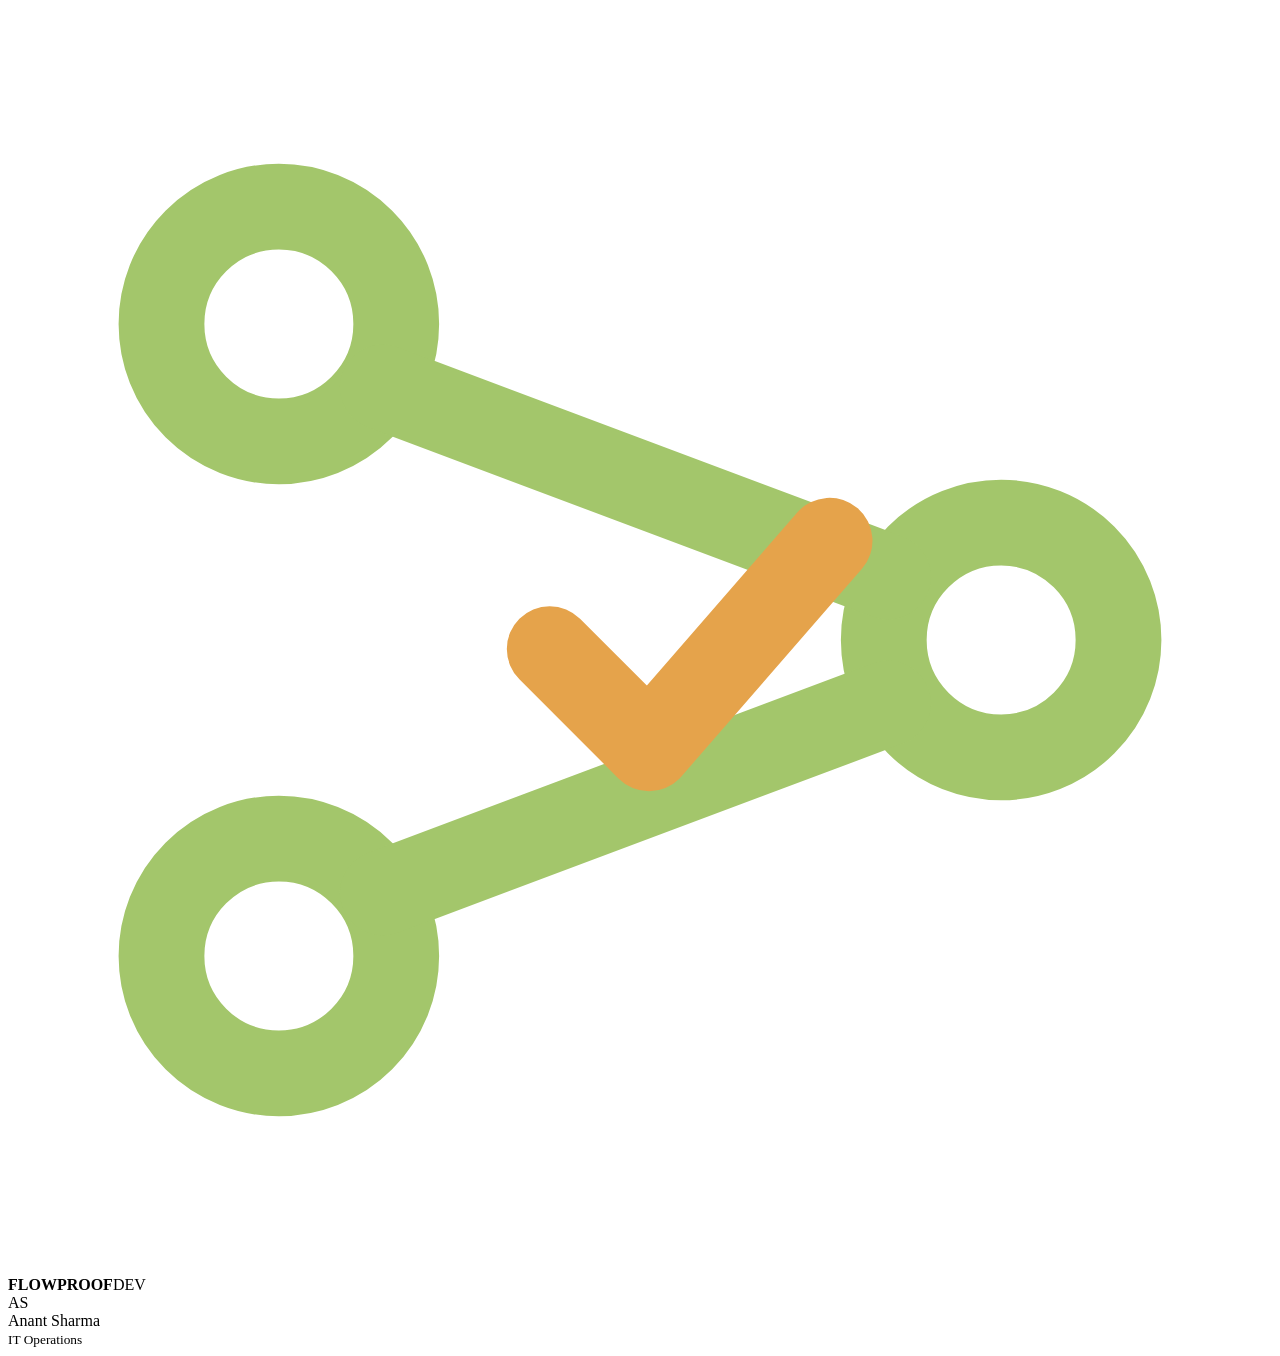
==== commit 7b9851da: "Split the dashboard into index.html, app.css and app.js; drop the old beige report" ====
--- a/frontend/index.html
+++ b/frontend/index.html
@@ -7,206 +7,7 @@
 <link rel="preconnect" href="https://fonts.googleapis.com">
 <link rel="preconnect" href="https://fonts.gstatic.com" crossorigin>
 <link href="https://fonts.googleapis.com/css2?family=Inter:wght@400;500;600&family=JetBrains+Mono:wght@400;500&display=swap" rel="stylesheet">
-<style>
-:root{
-  color-scheme:dark;
-  --bg:#11120f; --side:#171813; --card:#1d1f19; --elev:#24261f; --line:#303229;
-  --acc:#a3c66b; --amb:#e5a34b; --ok:#70b77e; --err:#e16b63; --tx:#f2f1e9; --tx2:#999b90;
-  --acc-bg:rgba(163,198,107,.12); --amb-bg:rgba(229,163,75,.12); --ok-bg:rgba(112,183,126,.12); --err-bg:rgba(225,107,99,.12);
-  --sans:'Inter',system-ui,-apple-system,sans-serif; --mono:'JetBrains Mono',ui-monospace,Menlo,monospace;
-  --ease:cubic-bezier(.2,.7,.2,1);
-}
-*{box-sizing:border-box}
-html,body{margin:0;background:var(--bg);color:var(--tx);font:14px/1.5 var(--sans);-webkit-font-smoothing:antialiased}
-button{font:inherit;color:inherit;cursor:pointer}
-:focus-visible{outline:2px solid var(--acc);outline-offset:2px;border-radius:6px}
-::selection{background:rgba(163,198,107,.35)}
-.ic{width:18px;height:18px;fill:none;stroke:currentColor;stroke-width:1.7;stroke-linecap:round;stroke-linejoin:round;flex:none}
-.ic.sm{width:15px;height:15px}.ic.lg{width:22px;height:22px}
-.mono{font-family:var(--mono);font-size:12.5px}
-.mut{color:var(--tx2)}.ok{color:var(--ok)}.err{color:var(--err)}.amb{color:var(--amb)}.acc{color:var(--acc)}
-
-.app{display:grid;grid-template-columns:245px 1fr;min-height:100vh}
-aside{background:var(--side);border-right:1px solid var(--line);position:fixed;inset:0 auto 0 0;width:245px;display:flex;flex-direction:column;padding:18px 12px;z-index:30;transition:transform .25s var(--ease)}
-.logo{display:flex;align-items:center;gap:10px;padding:2px 8px 18px}
-.logo svg{width:28px;height:28px}
-.logo b{font-weight:600;letter-spacing:.09em;font-size:13.5px}
-.env{margin-left:auto;font:500 10.5px/1 var(--sans);letter-spacing:.06em;color:var(--amb);background:var(--amb-bg);padding:4px 6px;border-radius:5px}
-.nav-label{font:500 11px/1 var(--sans);letter-spacing:.08em;color:var(--tx2);padding:14px 10px 8px}
-.nav a{display:flex;align-items:center;gap:11px;padding:9px 10px;border-radius:8px;color:var(--tx2);text-decoration:none;transition:background .15s,color .15s;margin-bottom:2px}
-.nav a:hover{background:rgba(255,255,255,.04);color:var(--tx)}
-.nav a.on{background:var(--acc-bg);color:var(--tx)}
-.nav a.on .ic{color:var(--acc)}
-.nav .count{margin-left:auto;font:500 11px/1 var(--mono);color:var(--tx2)}
-.spacer{flex:1}
-.me{display:flex;align-items:center;gap:10px;padding:12px 10px;border-top:1px solid var(--line);margin-top:10px}
-.avatar{width:30px;height:30px;border-radius:50%;background:var(--elev);border:1px solid var(--line);display:grid;place-items:center;font-weight:600;font-size:12px;color:var(--acc)}
-.me small{display:block;color:var(--tx2);font-size:12px;line-height:1.2}
-main{grid-column:2;min-width:0}
-.top{display:flex;align-items:center;gap:12px;flex-wrap:wrap;padding:22px 32px 0}
-.top h1{font:600 22px/1.2 var(--sans);margin:0;letter-spacing:-.01em}
-.top p{margin:3px 0 0;color:var(--tx2)}
-.top .grow{flex:1;min-width:220px}
-.page{padding:22px 32px 56px;display:grid;gap:20px}
-.top .menu-btn{display:none}
-
-.btn{display:inline-flex;align-items:center;gap:8px;border:1px solid var(--line);background:var(--card);padding:8px 13px;border-radius:8px;font-weight:500;transition:background .15s,border-color .15s,transform .1s}
-.btn:hover{background:var(--elev);border-color:#41443a}
-.btn:active{transform:translateY(1px)}
-.btn.pri{background:var(--acc);border-color:var(--acc);color:#14170d;font-weight:600}
-.btn.pri:hover{background:#b3d47b;border-color:#b3d47b}
-.btn.sm{padding:6px 10px;font-size:13px}
-.btn.danger{color:var(--err)}.btn.danger:hover{background:var(--err-bg);border-color:rgba(225,107,99,.4)}
-.btn[disabled]{opacity:.55;cursor:progress}
-.iconbtn{width:36px;height:36px;display:grid;place-items:center;border:1px solid var(--line);background:var(--card);border-radius:8px;position:relative;transition:background .15s}
-.iconbtn:hover{background:var(--elev)}
-.dot{position:absolute;top:7px;right:8px;width:7px;height:7px;border-radius:50%;background:var(--amb)}
-select,input,textarea{background:var(--card);border:1px solid var(--line);color:var(--tx);border-radius:8px;padding:8px 11px;font:inherit;transition:border-color .15s}
-select{appearance:none;padding-right:30px;background-image:url("data:image/svg+xml;utf8,<svg xmlns='http://www.w3.org/2000/svg' width='12' height='12' viewBox='0 0 24 24' fill='none' stroke='%23999b90' stroke-width='2.4' stroke-linecap='round'><path d='M6 9l6 6 6-6'/></svg>");background-repeat:no-repeat;background-position:right 10px center;cursor:pointer}
-select:hover,input:hover,textarea:hover{border-color:#41443a}
-input:focus,textarea:focus,select:focus{outline:none;border-color:var(--acc);box-shadow:0 0 0 3px rgba(163,198,107,.15)}
-textarea{width:100%;resize:vertical;min-height:84px;line-height:1.5}
-.field{display:grid;gap:6px}.field label{font-size:12.5px;color:var(--tx2)}
-.search{position:relative}.search .ic{position:absolute;left:10px;top:9px;color:var(--tx2)}.search input{padding-left:34px;width:100%}
-.seg{display:inline-flex;border:1px solid var(--line);border-radius:8px;overflow:hidden;background:var(--card)}
-.seg button{background:none;border:0;padding:7px 12px;color:var(--tx2);font-weight:500;transition:background .15s,color .15s}
-.seg button+button{border-left:1px solid var(--line)}
-.seg button.on{background:var(--elev);color:var(--tx)}
-.badge{display:inline-flex;align-items:center;gap:6px;font:500 12px/1 var(--sans);padding:5px 8px;border-radius:6px;white-space:nowrap}
-.badge i{width:6px;height:6px;border-radius:50%;background:currentColor}
-.badge.ok{background:var(--ok-bg);color:var(--ok)}.badge.err{background:var(--err-bg);color:var(--err)}.badge.amb{background:var(--amb-bg);color:var(--amb)}.badge.acc{background:var(--acc-bg);color:var(--acc)}.badge.mu{background:rgba(255,255,255,.06);color:var(--tx2)}
-.method{font:500 11px/1 var(--mono);padding:4px 6px;border-radius:5px;background:rgba(255,255,255,.06);color:var(--tx2)}
-.method.POST{background:var(--amb-bg);color:var(--amb)}.method.GET{background:var(--ok-bg);color:var(--ok)}
-
-.card{background:var(--card);border:1px solid var(--line);border-radius:12px;padding:18px 20px}
-.card h3{margin:0;font:600 14.5px/1.3 var(--sans)}
-.card .sub{color:var(--tx2);font-size:13px;margin-top:2px}
-.card-h{display:flex;align-items:center;justify-content:space-between;gap:12px;margin-bottom:14px;flex-wrap:wrap}
-.grid{display:grid;gap:16px}.g4{grid-template-columns:repeat(4,minmax(0,1fr))}.g2{grid-template-columns:repeat(2,minmax(0,1fr))}
-.g-main{grid-template-columns:minmax(0,1.6fr) minmax(0,1fr)}
-.kpi{display:block;text-align:left;width:100%;transition:border-color .15s,background .15s,transform .15s var(--ease)}
-.kpi:hover{border-color:#4a4d40;background:#202219;transform:translateY(-1px)}
-.kpi .top-row{display:flex;justify-content:space-between;align-items:center;color:var(--tx2);font-size:13px}
-.kpi .v{font:600 26px/1.1 var(--sans);letter-spacing:-.02em;margin:12px 0 8px}
-.kpi .s{display:flex;align-items:center;gap:6px;color:var(--tx2);font-size:13px;flex-wrap:wrap}
-.ico{width:32px;height:32px;border-radius:8px;display:grid;place-items:center;background:var(--elev);color:var(--acc);flex:none}
-.trend{font-weight:500}
-
-.tbl{width:100%;border-collapse:collapse}
-.tbl th{font:500 12px/1 var(--sans);color:var(--tx2);text-align:left;padding:0 12px 10px;border-bottom:1px solid var(--line);white-space:nowrap}
-.tbl td{padding:12px;border-bottom:1px solid var(--line);vertical-align:middle}
-.tbl tr:last-child td{border-bottom:0}
-.tbl tbody tr{transition:background .12s}
-.tbl tbody tr.click{cursor:pointer}.tbl tbody tr.click:hover{background:rgba(255,255,255,.03)}
-.tbl tr.sel{background:var(--acc-bg)}
-.scroll{overflow-x:auto}
-.name{font-weight:500}.sm2{font-size:12.5px;color:var(--tx2)}
-.filters{display:flex;gap:10px;flex-wrap:wrap;align-items:center}
-.filters .search{flex:1;min-width:200px;max-width:340px}
-
-.srv .head{display:flex;align-items:center;gap:14px;flex-wrap:wrap}
-.srv .stats{display:flex;gap:28px;margin:16px 0;flex-wrap:wrap}
-.srv .stats div small{display:block;color:var(--tx2);font-size:12px}
-.srv .stats div b{font-weight:600;font-size:15px}
-.actions{display:flex;gap:8px;flex-wrap:wrap}
-.expand{border-top:1px solid var(--line);margin-top:16px;padding-top:16px;display:grid;gap:16px}
-.kv{display:grid;grid-template-columns:150px 1fr;gap:8px 16px;margin:0}.kv dt{color:var(--tx2)}.kv dd{margin:0;word-break:break-all}
-.toolrow{border:1px solid var(--line);border-radius:9px;margin-bottom:8px;background:var(--bg)}
-.toolrow summary{list-style:none;display:flex;gap:10px;align-items:center;padding:10px 12px;cursor:pointer}
-.toolrow summary::-webkit-details-marker{display:none}
-.toolrow[open] summary{border-bottom:1px solid var(--line)}
-.toolrow .body{padding:12px;display:grid;gap:10px}
-.disc{opacity:.7}
-
-.json{background:#0c0d0a;border:1px solid var(--line);border-radius:9px;padding:14px 16px;font:12.5px/1.65 var(--mono);overflow:auto;max-height:340px;white-space:pre;margin:0;color:#cfd1c4}
-.json .k{color:var(--acc)}.json .s{color:#e0c58a}.json .n{color:var(--amb)}.json .b{color:#f08f86}
-.term-h{display:flex;gap:6px;align-items:center;padding:9px 12px;background:#15160f;border:1px solid var(--line);border-bottom:0;border-radius:9px 9px 0 0}
-.term-h i{width:9px;height:9px;border-radius:50%;background:#3a3d31}.term-h span{margin-left:8px;font:12px var(--mono);color:var(--tx2)}
-.term-h+.json{border-radius:0 0 9px 9px}
-
-.scrim{position:fixed;inset:0;background:rgba(0,0,0,.5);z-index:40;animation:fade .2s}
-.drawer{position:fixed;top:0;right:0;bottom:0;width:min(520px,100vw);background:var(--side);border-left:1px solid var(--line);z-index:41;display:flex;flex-direction:column;animation:slide .28s var(--ease)}
-.drawer .dh{display:flex;align-items:flex-start;justify-content:space-between;gap:12px;padding:20px 22px;border-bottom:1px solid var(--line)}
-.drawer .db{padding:20px 22px;overflow:auto;display:grid;gap:18px;align-content:start}
-.drawer h2{margin:0;font:600 17px/1.3 var(--mono)}
-.modal{position:fixed;left:50%;top:50%;transform:translate(-50%,-50%);width:min(560px,calc(100vw - 32px));background:var(--side);border:1px solid var(--line);border-radius:14px;z-index:41;padding:24px;display:grid;gap:16px;animation:pop .22s var(--ease);max-height:90vh;overflow:auto}
-.modal h2{margin:0;font:600 17px/1.3 var(--sans)}
-@keyframes fade{from{opacity:0}}@keyframes slide{from{transform:translateX(24px);opacity:0}}@keyframes pop{from{opacity:0;transform:translate(-50%,-48%) scale(.97)}}
-.toasts{position:fixed;right:20px;bottom:20px;display:grid;gap:10px;z-index:60}
-.toast{background:var(--elev);border:1px solid var(--line);border-radius:10px;padding:12px 14px;display:flex;gap:10px;align-items:flex-start;min-width:260px;max-width:380px;animation:slide .3s var(--ease);box-shadow:0 8px 24px rgba(0,0,0,.35)}
-.toast.ok .ic{color:var(--ok)}.toast.err .ic{color:var(--err)}.toast.info .ic{color:var(--acc)}
-.pop{position:absolute;right:0;top:44px;width:340px;background:var(--elev);border:1px solid var(--line);border-radius:12px;z-index:35;animation:pop2 .18s var(--ease);box-shadow:0 12px 32px rgba(0,0,0,.4);overflow:hidden}
-@keyframes pop2{from{opacity:0;transform:translateY(-4px)}}
-.pop .it{display:flex;gap:10px;padding:12px 14px;border-bottom:1px solid var(--line)}.pop .it:last-child{border:0}
-.rel{position:relative}
-
-.feed{display:grid}
-.feed .it{display:grid;grid-template-columns:32px 1fr auto;gap:12px;align-items:center;padding:11px 0;border-bottom:1px solid var(--line)}
-.feed .it:last-child{border:0}
-.feed .ico{width:30px;height:30px}
-.feed .ico.ok{background:var(--ok-bg);color:var(--ok)}.feed .ico.err{background:var(--err-bg);color:var(--err)}.feed .ico.amb{background:var(--amb-bg);color:var(--amb)}.feed .ico.acc{background:var(--acc-bg);color:var(--acc)}
-
-.chart{position:relative}
-.chart svg{width:100%;height:auto;display:block;overflow:visible}
-.chart text{fill:var(--tx2);font:11px var(--sans)}
-.tip{position:absolute;pointer-events:none;background:var(--elev);border:1px solid var(--line);border-radius:8px;padding:8px 10px;font-size:12.5px;white-space:nowrap;opacity:0;transition:opacity .12s;z-index:5}
-.legend{display:flex;gap:16px;color:var(--tx2);font-size:12.5px}.legend i{display:inline-block;width:9px;height:9px;border-radius:3px;margin-right:6px}
-.bar-row{display:grid;grid-template-columns:150px 1fr 56px;gap:12px;align-items:center;padding:7px 0}
-.bar-row .track{height:8px;background:var(--elev);border-radius:5px;overflow:hidden}.bar-row .track b{display:block;height:100%;border-radius:5px;transition:width .5s var(--ease)}
-
-.sk{background:linear-gradient(90deg,var(--card),var(--elev),var(--card));background-size:200% 100%;animation:sh 1.3s linear infinite;border-radius:10px;min-height:18px}
-@keyframes sh{to{background-position:-200% 0}}
-.empty{display:grid;justify-items:center;text-align:center;gap:10px;padding:44px 20px;color:var(--tx2)}
-.empty .ico{width:44px;height:44px;border-radius:12px}
-.empty b{color:var(--tx);font-weight:600}
-.spin{width:14px;height:14px;border:2px solid rgba(255,255,255,.2);border-top-color:var(--acc);border-radius:50%;animation:rot .7s linear infinite;display:inline-block}
-@keyframes rot{to{transform:rotate(360deg)}}
-
-.studio{display:grid;grid-template-columns:minmax(0,1fr) 330px;gap:16px;align-items:start}
-.canvas{position:relative;border:1px solid var(--line);border-radius:12px;background-color:var(--card);background-image:radial-gradient(#2c2e25 1px,transparent 1px);background-size:20px 20px;padding:34px 28px;overflow:auto;min-height:230px}
-.flow{display:flex;align-items:center;gap:0;min-width:max-content}
-.node{width:176px;background:var(--elev);border:1px solid var(--line);border-radius:11px;padding:12px;text-align:left;transition:border-color .15s,transform .15s var(--ease);position:relative;flex:none}
-button.node:hover{border-color:#4a4d40;transform:translateY(-2px)}
-.node.sel{border-color:var(--acc);box-shadow:0 0 0 3px rgba(163,198,107,.14)}
-.node .nt{display:flex;align-items:center;gap:8px;margin-bottom:8px}.node .nt .ico{width:24px;height:24px;border-radius:6px}
-.node .nn{font:500 13px/1.25 var(--mono);word-break:break-all}
-.node .ns{display:flex;justify-content:space-between;align-items:center;margin-top:10px;font-size:12px;color:var(--tx2)}
-.conn{width:34px;height:2px;background:var(--line);flex:none;position:relative}
-.conn::after{content:"";position:absolute;right:-1px;top:-3px;border-left:6px solid var(--line);border-top:4px solid transparent;border-bottom:4px solid transparent}
-.conn.live{background:var(--acc)}.conn.live::after{border-left-color:var(--acc)}
-.st{width:8px;height:8px;border-radius:50%;display:inline-block;background:var(--tx2)}
-.st.run{background:var(--amb);animation:pulse 1s infinite}.st.ok{background:var(--ok)}.st.err{background:var(--err)}.st.hold{background:var(--amb)}
-@keyframes pulse{50%{opacity:.35}}
-.chips{display:flex;gap:8px;flex-wrap:wrap}
-.chip{border:1px solid var(--line);background:var(--card);border-radius:8px;padding:6px 10px;font-size:13px;display:inline-flex;align-items:center;gap:7px;transition:border-color .15s,background .15s}
-.chip.on{border-color:rgba(163,198,107,.55);background:var(--acc-bg)}
-.report{display:grid;gap:12px}
-.vrow{display:grid;grid-template-columns:20px 110px 1fr;gap:10px;align-items:baseline;font-size:13.5px}
-
-.trace{display:grid;grid-template-columns:minmax(0,1fr) minmax(0,1.1fr);gap:16px;align-items:start}
-.tl{display:grid;gap:0}
-.step{display:grid;grid-template-columns:30px 1fr;gap:14px;text-align:left;background:none;border:0;padding:0;width:100%}
-.step .rail{display:grid;justify-items:center;grid-template-rows:auto 1fr}
-.step .rail b{width:30px;height:30px;border-radius:50%;display:grid;place-items:center;background:var(--elev);border:1px solid var(--line)}
-.step .rail b.ok{color:var(--ok);background:var(--ok-bg);border-color:rgba(112,183,126,.35)}.step .rail b.err{color:var(--err);background:var(--err-bg);border-color:rgba(225,107,99,.35)}.step .rail b.hold{color:var(--amb);background:var(--amb-bg);border-color:rgba(229,163,75,.35)}
-.step .rail u{width:2px;flex:1;background:var(--line);min-height:14px;margin:3px 0}
-.step .sb{border:1px solid transparent;border-radius:10px;padding:10px 12px;margin-bottom:8px;transition:background .15s,border-color .15s}
-.step:hover .sb{background:rgba(255,255,255,.03)}.step.sel .sb{background:var(--elev);border-color:var(--line)}
-
-.crumb{display:flex;align-items:center;gap:8px;color:var(--tx2);font-size:13px}.crumb a{color:var(--tx2);text-decoration:none}.crumb a:hover{color:var(--tx)}
-a.lnk{color:var(--acc);text-decoration:none}a.lnk:hover{text-decoration:underline}
-.diffrow.added td:first-child{box-shadow:inset 2px 0 var(--ok)}.diffrow.removed td:first-child{box-shadow:inset 2px 0 var(--err)}.diffrow.changed td:first-child{box-shadow:inset 2px 0 var(--amb)}
-.stat-line{display:flex;justify-content:space-between;padding:10px 0;border-bottom:1px solid var(--line)}.stat-line:last-child{border:0}
-
-@media (max-width:1180px){.g4{grid-template-columns:repeat(2,minmax(0,1fr))}.g-main,.studio,.trace{grid-template-columns:1fr}}
-@media (max-width:900px){
-  .app{grid-template-columns:1fr}aside{transform:translateX(-100%)}aside.open{transform:none}main{grid-column:1}
-  .top .menu-btn{display:grid}.top,.page{padding-left:16px;padding-right:16px}
-  .g2{grid-template-columns:1fr}.kv{grid-template-columns:1fr}
-}
-@media (max-width:560px){.g4{grid-template-columns:1fr}.bar-row{grid-template-columns:100px 1fr 48px}}
-@media (prefers-reduced-motion:reduce){*{animation:none!important;transition:none!important}}
-</style>
+<link rel="stylesheet" href="/static/app.css">
 </head>
 <body>
 <div class="app">
@@ -225,356 +26,6 @@
 <div id="layer"></div>
 <div class="toasts" id="toasts" role="status" aria-live="polite"></div>
 
-<script>
-const $=(s,r=document)=>r.querySelector(s), $$=(s,r=document)=>[...r.querySelectorAll(s)];
-const esc=s=>String(s??"").replace(/[&<>"]/g,c=>({"&":"&amp;","<":"&lt;",">":"&gt;",'"':"&quot;"}[c]));
-const IC={
-grid:'<rect x="3" y="3" width="7" height="7" rx="1.6"/><rect x="14" y="3" width="7" height="7" rx="1.6"/><rect x="3" y="14" width="7" height="7" rx="1.6"/><rect x="14" y="14" width="7" height="7" rx="1.6"/>',
-server:'<rect x="3" y="4" width="18" height="6.5" rx="2"/><rect x="3" y="13.5" width="18" height="6.5" rx="2"/><path d="M7 7.25h.01M7 16.75h.01"/>',
-tool:'<path d="M14.7 6.3a4 4 0 0 0-5 5L4 17l3 3 5.7-5.7a4 4 0 0 0 5-5l-2.4 2.4-2.6-.6-.6-2.6z"/>',
-flow:'<circle cx="6" cy="6" r="2.5"/><circle cx="18" cy="12" r="2.5"/><circle cx="6" cy="18" r="2.5"/><path d="M8.2 7.2l7.6 3.6M8.2 16.8l7.6-3.6"/>',
-flask:'<path d="M9 3h6M10 3v6L4.5 19a1.5 1.5 0 0 0 1.3 2h12.4a1.5 1.5 0 0 0 1.3-2L14 9V3"/><path d="M7.5 15h9"/>',
-chart:'<path d="M4 20V4M4 20h16"/><path d="M8 15l4-4 3 3 5-6"/>',
-diff:'<circle cx="6" cy="6" r="2.5"/><circle cx="18" cy="18" r="2.5"/><path d="M6 8.5v5a3 3 0 0 0 3 3h6.5M13 13.5l2.5 2.5-2.5 2.5"/>',
-book:'<path d="M5 4h11a3 3 0 0 1 3 3v13H8a3 3 0 0 1-3-3z"/><path d="M5 17a3 3 0 0 1 3-3h11"/>',
-gear:'<circle cx="12" cy="12" r="3"/><path d="M12 3v2.5M12 18.5V21M3 12h2.5M18.5 12H21M5.6 5.6l1.8 1.8M16.6 16.6l1.8 1.8M18.4 5.6l-1.8 1.8M7.4 16.6l-1.8 1.8"/>',
-bell:'<path d="M6 16V11a6 6 0 0 1 12 0v5l1.5 2h-15z"/><path d="M10 21h4"/>',
-search:'<circle cx="11" cy="11" r="6.5"/><path d="M16 16l4.5 4.5"/>',
-plus:'<path d="M12 5v14M5 12h14"/>',play:'<path d="M7 4.5v15l12-7.5z"/>',check:'<path d="M5 12.5l4.5 4.5L19 7.5"/>',x:'<path d="M6 6l12 12M18 6L6 18"/>',
-chev:'<path d="M9 6l6 6-6 6"/>',chevd:'<path d="M6 9l6 6 6-6"/>',
-refresh:'<path d="M20 11a8 8 0 0 0-14.5-4M4 4v4h4M4 13a8 8 0 0 0 14.5 4M20 20v-4h-4"/>',
-power:'<path d="M12 3v9M6.3 6.8a8 8 0 1 0 11.4 0"/>',
-copy:'<rect x="8" y="8" width="12" height="12" rx="2"/><path d="M16 8V6a2 2 0 0 0-2-2H6a2 2 0 0 0-2 2v8a2 2 0 0 0 2 2h2"/>',
-alert:'<path d="M12 4l9 16H3z"/><path d="M12 10v4M12 17h.01"/>',clock:'<circle cx="12" cy="12" r="8.5"/><path d="M12 7.5V12l3 2"/>',
-save:'<path d="M5 4h11l3 3v13H5z"/><path d="M8 4v5h7V4M8 20v-6h8v6"/>',
-bolt:'<path d="M13 3L5 13.5h6L10 21l8-10.5h-6z"/>',menu:'<path d="M4 7h16M4 12h16M4 17h16"/>',pulse:'<path d="M3 12h4l2.5-6 4 12 2.5-6H21"/>',
-hold:'<rect x="6" y="11" width="12" height="9" rx="2"/><path d="M8.5 11V8a3.5 3.5 0 0 1 7 0v3"/>',
-};
-const ic=(n,c="")=>`<svg class="ic ${c}" viewBox="0 0 24 24" aria-hidden="true">${IC[n]||""}</svg>`;
-
-const S={servers:[],runs:[],scen:[],cfg:{},diff:null,snap:"",loaded:false,
-  range:"all",srvOpen:{},disc:{},tool:"",tf:{q:"",server:"",method:"",perm:"",status:""},rf:{q:"",status:"",range:"all"},
-  wf:null,wfNodeSel:null,wfServers:null,wfRun:null,cmp:"all",an:{range:"all",wf:"",server:""},notifOpen:false,trace:{id:null,step:0},
-  drafts:[],prompts:{}};
-try{S.drafts=JSON.parse(localStorage.getItem("fp_drafts")||"[]");S.prompts=JSON.parse(localStorage.getItem("fp_prompts")||"{}")}catch{}
-const save=()=>{try{localStorage.setItem("fp_drafts",JSON.stringify(S.drafts));localStorage.setItem("fp_prompts",JSON.stringify(S.prompts))}catch{}};
-async function j(u,o){const r=await fetch(u,o);if(!r.ok)throw new Error(r.status+" "+r.statusText);return r.json()}
-
-const now=()=>Math.floor(Date.now()/1000);
-function ago(t){const d=now()-t;if(d<60)return"just now";if(d<3600)return Math.floor(d/60)+"m ago";if(d<86400)return Math.floor(d/3600)+"h ago";return Math.floor(d/86400)+"d ago"}
-const when=t=>new Date(t*1000).toLocaleString([],{month:"short",day:"numeric",hour:"2-digit",minute:"2-digit"});
-const fmtMs=ms=>ms==null?"-":ms>=1000?(ms/1000).toFixed(1)+"s":ms+"ms";
-const pct=(a,b)=>b?Math.round(1000*a/b)/10:0;
-function toast(msg,kind="ok"){const el=document.createElement("div");el.className="toast "+kind;el.innerHTML=`${ic(kind==="err"?"alert":kind==="info"?"bolt":"check")}<div>${esc(msg)}</div>`;$("#toasts").append(el);setTimeout(()=>{el.style.opacity=0;el.style.transition="opacity .3s";setTimeout(()=>el.remove(),300)},4200)}
-function jsonView(v){let s;try{s=JSON.stringify(typeof v==="string"?JSON.parse(v):v,null,2)}catch{return esc(typeof v==="string"?v:JSON.stringify(v))}
-  return esc(s).replace(/(&quot;(?:[^&\\]|\\.|&(?!quot;))*&quot;)(\s*:)?|\b(true|false|null)\b|(-?\d+\.?\d*)/g,(m,str,colon,bool,num)=>str?(colon?`<span class="k">${str}</span>${colon}`:`<span class="s">${str}</span>`):bool?`<span class="b">${m}</span>`:`<span class="n">${m}</span>`)}
-const md=t=>esc(t).replace(/^#{1,4}\s*(.+)$/gm,'<b>$1</b>').replace(/\*\*([^*]+)\*\*/g,'<b>$1</b>').replace(/^\s*[*-]\s+/gm,'• ');
-const term=(title,v)=>`<div><div class="term-h"><i></i><i></i><i></i><span>${esc(title)}</span></div><pre class="json">${jsonView(v)}</pre></div>`;
-const callOk=t=>!(String(t.result||"").startsWith("ERROR")||/"error"\s*:/.test(String(t.result||"")));
-const stOf=t=>t.held?"hold":callOk(t)?"ok":"err";
-const badge=(k,txt)=>`<span class="badge ${k}"><i></i>${esc(txt)}</span>`;
-const allTools=()=>S.servers.flatMap(s=>s.tools.map(t=>({...t,server:s.name})));
-const rangeSecs={"24h":86400,"7d":604800,"30d":2592000,all:1e12};
-const inRange=(at,r)=>now()-at<=rangeSecs[r];
-const baseName=t=>String(t).split("__").pop();
-function lastUse(server,tool){const r=S.runs.find(r=>r.trace.some(t=>t.server===server&&baseName(t.tool)===tool));return r?r.at:null}
-const wfList=()=>[...S.scen.map(s=>({id:s.id,name:s.id,prompt:S.prompts[s.id]??s.question,status:"Published",scen:true,servers:s.must_use_servers?.length?s.must_use_servers:S.servers.map(x=>x.name),writes:s.writes})),
-  ...S.drafts.map(d=>({...d,status:"Draft",scen:false}))];
-const latestTraceFor=id=>S.runs.find(r=>r.scenario===id);
-
-function batches(range="all",wf=""){
-  const m=new Map();S.runs.filter(r=>inRange(r.at,range)&&(!wf||r.scenario===wf)).forEach(r=>{const b=m.get(r.at)||{at:r.at,p:0,f:0};r.passed?b.p++:b.f++;m.set(r.at,b)});
-  return [...m.values()].sort((a,b)=>a.at-b.at)}
-function callStats(range="all",wf="",server=""){
-  const o={};S.runs.filter(r=>inRange(r.at,range)&&(!wf||r.scenario===wf)).forEach(r=>r.trace.forEach(t=>{if(server&&t.server!==server)return;const k=baseName(t.tool);const x=o[k]=o[k]||{n:0,ok:0,ms:[],server:t.server};x.n++;if(callOk(t))x.ok++;if(t.ms!=null)x.ms.push(t.ms)}));return o}
-function srvStats(name){let n=0,ok=0;S.runs.forEach(r=>r.trace.forEach(t=>{if(t.server===name){n++;if(callOk(t))ok++}}));return{n,ok,rate:n?pct(ok,n):null}}
-function activity(){
-  const a=[];
-  S.servers.forEach(s=>a.push({at:s.checked_at,k:"ok",i:"server",t:`${s.name} MCP server connected`,d:`${s.tools.length} tools exposed · ${s.ping_ms}ms round trip`}));
-  S.runs.slice(0,40).forEach(r=>a.push({at:r.at,k:r.passed?"ok":"err",i:r.passed?"check":"alert",t:r.passed?`Workflow ${r.scenario} completed`:`Regression test failed: ${r.scenario}`,d:r.passed?`${r.trace.length} tool calls`:Object.entries(r.verdict||{}).filter(([k,v])=>v&&v.ok===false).map(([k,v])=>k+": "+v.detail).join(" · ").slice(0,110)}));
-  if(S.diff){S.diff.added.forEach(t=>a.push({at:S.diff._at,k:"acc",i:"plus",t:`New API endpoint discovered: ${baseName(t)}`,d:`since snapshot ${S.snap}`}));
-    S.diff.changed.forEach(t=>a.push({at:S.diff._at,k:"amb",i:"diff",t:`Tool schema changed: ${baseName(t)}`,d:`since snapshot ${S.snap}`}))}
-  return a.sort((x,y)=>y.at-x.at)}
-function latestBoard(){const m={};[...S.runs].reverse().forEach(r=>{m[r.scenario]=r});return Object.values(m)}
-function issues(){const crit=latestBoard().filter(r=>!r.passed&&S.scen.some(s=>s.id===r.scenario)).length;const warn=S.diff?Object.keys(S.diff.lint).length:0;return{crit,warn}}
-
-const CH={};
-function lineChart(id,labels,series,{h=220,fmt=v=>v,max}={}){
-  const W=640,H=h,L=40,R=12,T=12,B=26,n=labels.length;
-  if(!n)return`<div class="empty"><div class="ico">${ic("chart")}</div><div><b>No data in this range</b></div></div>`;
-  const top=max||Math.max(1,...series.flatMap(s=>s.v));const x=i=>n===1?(L+W-R)/2:L+i*(W-L-R)/(n-1),y=v=>T+(H-T-B)*(1-v/top);
-  const grid=[0,.25,.5,.75,1].map(g=>`<line x1="${L}" x2="${W-R}" y1="${y(top*g)}" y2="${y(top*g)}" stroke="#2a2c24"/><text x="${L-8}" y="${y(top*g)+4}" text-anchor="end">${fmt(Math.round(top*g*10)/10)}</text>`).join("");
-  const step=Math.ceil(n/6);const xl=labels.map((l,i)=>i%step===0?`<text x="${x(i)}" y="${H-6}" text-anchor="middle">${esc(l)}</text>`:"").join("");
-  const lines=series.map(s=>`<path d="${s.v.map((v,i)=>(i?"L":"M")+x(i).toFixed(1)+" "+y(v).toFixed(1)).join(" ")}" fill="none" stroke="${s.c}" stroke-width="2" stroke-linejoin="round" stroke-linecap="round"/>${s.v.map((v,i)=>`<circle cx="${x(i)}" cy="${y(v)}" r="3" fill="#1d1f19" stroke="${s.c}" stroke-width="1.8"/>`).join("")}`).join("");
-  CH[id]={labels,series,x:[...Array(n)].map((_,i)=>x(i)),W,fmt};
-  return`<div class="chart" id="${id}"><svg viewBox="0 0 ${W} ${H}" role="img" aria-label="Line chart">${grid}${xl}<line class="guide" y1="${T}" y2="${H-B}" stroke="#4a4d40" stroke-dasharray="3 3" opacity="0"/>${lines}</svg><div class="tip"></div></div>`}
-document.addEventListener("mousemove",e=>{const c=e.target.closest&&e.target.closest(".chart");if(!c||!CH[c.id])return;const d=CH[c.id],svg=c.querySelector("svg"),r=svg.getBoundingClientRect(),px=(e.clientX-r.left)/r.width*d.W;let bi=0;d.x.forEach((v,i)=>{if(Math.abs(v-px)<Math.abs(d.x[bi]-px))bi=i});
-  const g=c.querySelector(".guide");g.setAttribute("x1",d.x[bi]);g.setAttribute("x2",d.x[bi]);g.setAttribute("opacity",1);
-  const tip=c.querySelector(".tip");tip.innerHTML=`<div class="mut" style="margin-bottom:4px">${esc(d.labels[bi])}</div>`+d.series.map(s=>`<div><i style="display:inline-block;width:8px;height:8px;border-radius:2px;background:${s.c};margin-right:7px"></i>${esc(s.n)}: <b>${d.fmt(s.v[bi])}</b></div>`).join("");
-  tip.style.opacity=1;const left=d.x[bi]/d.W*r.width;tip.style.left=Math.max(0,Math.min(left+12,r.width-tip.offsetWidth-4))+"px";tip.style.top="8px"});
-document.addEventListener("mouseout",e=>{const c=e.target.closest&&e.target.closest(".chart");if(c&&!c.contains(e.relatedTarget)){c.querySelector(".tip").style.opacity=0;c.querySelector(".guide").setAttribute("opacity",0)}});
-const bars=(rows,color="var(--acc)",fmt=v=>v)=>rows.length?rows.map(r=>`<div class="bar-row"><span class="mono" title="${esc(r.l)}" style="overflow:hidden;text-overflow:ellipsis;white-space:nowrap">${esc(r.l)}</span><div class="track"><b style="width:${r.p}%;background:${r.c||color}"></b></div><span class="mono mut" style="text-align:right">${fmt(r.v)}</span></div>`).join(""):`<div class="empty"><div class="ico">${ic("chart")}</div><div><b>No data yet</b></div></div>`;
-
-const NAV=[["overview","Overview","grid"],["servers","MCP Servers","server"],["tools","Tool Registry","tool"],["studio","Workflow Studio","flow"],["runs","Test Runs","flask"],["analytics","Analytics","chart"],["changes","Change Detection","diff"]];
-function route(){const h=location.hash.replace(/^#\//,"")||"overview";const [p,...rest]=h.split("/");return p==="runs"&&rest.length?{page:"trace",id:decodeURIComponent(rest.join("/"))}:{page:p}}
-function renderNav(){const r=route().page==="trace"?"runs":route().page;
-  $("#nav").innerHTML=`<div class="nav-label">MAIN</div>`+NAV.map(([k,l,i])=>`<a href="#/${k}" class="${r===k?"on":""}">${ic(i)}<span>${l}</span>${k==="servers"&&S.loaded?`<span class="count">${S.servers.length}</span>`:k==="runs"&&S.loaded?`<span class="count">${S.runs.length}</span>`:""}</a>`).join("");
-  $("#nav2").innerHTML=`<div class="nav-label">BOTTOM</div><a href="https://github.com/anantsharma8055/flowproof#readme" target="_blank" rel="noopener">${ic("book")}<span>Documentation</span></a><a href="#/settings" class="${r==="settings"?"on":""}">${ic("gear")}<span>Settings</span></a>`}
-function header(title,sub,extra=""){
-  return`<div class="top"><button class="iconbtn menu-btn" data-act="menu" aria-label="Open menu">${ic("menu")}</button><div class="grow"><h1>${title}</h1><p>${sub}</p></div>${extra}</div>`}
-function topControls(){
-  const ev=activity().slice(0,6);
-  return`<select aria-label="Project"><option>IT Operations</option></select><select aria-label="Environment"><option>Development</option><option disabled>Staging (not configured)</option></select>
-  <select aria-label="Date range" data-act="range">${[["all","All time"],["24h","Last 24 hours"],["7d","Last 7 days"],["30d","Last 30 days"]].map(([v,l])=>`<option value="${v}" ${S.range===v?"selected":""}>${l}</option>`).join("")}</select>
-  <div class="rel"><button class="iconbtn" data-act="notif" aria-label="Notifications">${ic("bell")}${ev.length?'<span class="dot"></span>':""}</button>${S.notifOpen?`<div class="pop"><div style="padding:12px 14px;border-bottom:1px solid var(--line);font-weight:600">Notifications</div>${ev.map(a=>`<div class="it"><span class="ico" style="width:28px;height:28px;color:var(--${a.k==="err"?"err":a.k==="amb"?"amb":a.k==="acc"?"acc":"ok"})">${ic(a.i,"sm")}</span><div><div style="font-size:13px">${esc(a.t)}</div><div class="sm2">${ago(a.at)}</div></div></div>`).join("")||'<div class="empty">All caught up</div>'}</div>`:""}</div>
-  <button class="btn pri" data-act="newwf">${ic("plus","sm")} New Workflow</button>`}
-
-function skeleton(){return`<div class="page"><div class="grid g4">${[1,2,3,4].map(()=>'<div class="sk" style="height:112px"></div>').join("")}</div><div class="sk" style="height:200px"></div><div class="sk" style="height:300px"></div></div>`}
-
-function vOverview(){
-  const rr=S.runs.filter(r=>inRange(r.at,S.range)), pass=rr.filter(r=>r.passed).length, rate=pct(pass,rr.length);
-  const half=Math.floor(rr.length/2), recent=rr.slice(0,half), older=rr.slice(half), tr=recent.length&&older.length?pct(recent.filter(r=>r.passed).length,recent.length)-pct(older.filter(r=>r.passed).length,older.length):0;
-  const is=issues(), wfs=wfList(), online=S.servers.filter(s=>!S.disc[s.name]).length;
-  const kpi=(href,ico,label,val,sub)=>`<a class="card kpi" href="#/${href}" style="text-decoration:none;color:inherit"><div class="top-row"><span>${label}</span><span class="ico">${ic(ico)}</span></div><div class="v">${val}</div><div class="s">${sub}</div></a>`;
-  const b=batches(S.range);
-  return header("Overview","Monitor your AI workflows and MCP infrastructure.",topControls())+`<div class="page">
-  <div class="grid g4">
-    ${kpi("servers","server","MCP Servers",`${online} / ${S.servers.length}`,online===S.servers.length?badge("ok","All connected"):badge("amb",`${S.servers.length-online} disconnected`))}
-    ${kpi("studio","flow","Total Workflows",wfs.length,`<span>${wfs.filter(w=>w.status==="Published").length} published and ${S.drafts.length} drafts</span>`)}
-    ${kpi("runs","pulse","Workflow Success Rate",rr.length?rate+"%":"-",rr.length?`<span class="trend ${tr>=0?"ok":"err"}">${tr>=0?"▲":"▼"} ${Math.abs(Math.round(tr))} pts</span><span>vs earlier · ${rr.length} runs</span>`:"No runs in range")}
-    ${kpi("changes","alert","Issues Detected",is.crit+is.warn,`<span>${is.crit} critical, ${is.warn} warning</span>`)}
-  </div>
-  <div><div class="card-h" style="margin-bottom:10px"><h3>MCP infrastructure</h3><a class="lnk" href="#/servers">Manage servers</a></div>
-    <div class="grid g2">${S.servers.map(s=>srvCard(s)).join("")}</div></div>
-  <div class="grid g-main">
-    <div class="card"><div class="card-h"><div><h3>Workflow performance</h3><div class="sub">Passed and failed runs, grouped by test batch</div></div><div class="legend"><span><i style="background:var(--ok)"></i>Passed</span><span><i style="background:var(--err)"></i>Failed</span></div></div>
-      ${lineChart("c-over",b.map(x=>when(x.at)),[{n:"Passed",c:"#70b77e",v:b.map(x=>x.p)},{n:"Failed",c:"#e16b63",v:b.map(x=>x.f)}])}</div>
-    <div class="card"><div class="card-h"><h3>Recent executions</h3><a class="lnk" href="#/runs">All runs</a></div>
-      ${S.runs.slice(0,6).map(r=>`<a href="#/runs/${encodeURIComponent(r.id)}" style="display:grid;grid-template-columns:1fr auto;gap:4px 10px;padding:10px 0;border-bottom:1px solid var(--line);text-decoration:none;color:inherit"><span class="name">${esc(r.scenario)}</span>${badge(r.passed?"ok":"err",r.passed?"Passed":"Failed")}<span class="sm2">${ago(r.at)} · ${fmtMs(r.ms)}</span><span class="sm2" style="text-align:right">${r.trace.length} tools</span></a>`).join("")||`<div class="empty"><div class="ico">${ic("flask")}</div><div><b>No executions yet</b></div></div>`}</div>
-  </div>
-  <div class="card"><div class="card-h"><h3>Recent activity</h3></div><div class="feed">${activity().slice(0,8).map(a=>`<div class="it"><span class="ico ${a.k}">${ic(a.i,"sm")}</span><div><div>${esc(a.t)}</div><div class="sm2">${esc(a.d)}</div></div><span class="sm2">${ago(a.at)}</span></div>`).join("")}</div></div>
-  </div>`}
-
-function srvCard(s,full=false){
-  const off=S.disc[s.name], st=srvStats(s.name), open=S.srvOpen[s.name];
-  const w=s.tools.filter(t=>t.write).length;
-  const lastCall=S.runs.flatMap(r=>r.trace.map(t=>({...t,at:t.at||r.at}))).filter(t=>t.server===s.name&&callOk(t)).sort((a,b)=>b.at-a.at)[0];
-  return`<div class="card srv ${off?"disc":""}"><div class="head"><span class="ico">${ic("server")}</span><div><h3>${esc(s.name)} MCP</h3><div class="sm2 mono">${esc(s.url)}</div></div><span style="margin-left:auto">${off?badge("err","Disconnected"):badge("ok","Connected")}</span></div>
-  <div class="stats"><div><small>Tools</small><b>${s.tools.length}</b></div><div><small>Latency (live ping)</small><b>${off?"-":s.ping_ms+"ms"}</b></div><div><small>Call success</small><b>${st.rate==null?"-":st.rate+"%"}</b></div><div><small>Last checked</small><b>${ago(s.checked_at)}</b></div></div>
-  <div class="actions"><button class="btn sm" data-act="viewtools" data-s="${esc(s.name)}">${ic("tool","sm")} View Tools</button><button class="btn sm" data-act="health" data-s="${esc(s.name)}">${ic("pulse","sm")} Health Check</button>
-  ${full?`<button class="btn sm" data-act="toggle" data-s="${esc(s.name)}">${ic(open?"chevd":"chev","sm")} ${open?"Hide":"Show"} details</button><button class="btn sm" data-act="refresh">${ic("refresh","sm")} Refresh</button>${off?`<button class="btn sm pri" data-act="reconnect" data-s="${esc(s.name)}">${ic("power","sm")} Reconnect</button>`:`<button class="btn sm danger" data-act="disconnect" data-s="${esc(s.name)}">${ic("power","sm")} Disconnect</button>`}`:""}</div>
-  ${full&&open?`<div class="expand"><dl class="kv"><dt>Server URL</dt><dd class="mono">${esc(s.url)}</dd><dt>Connection status</dt><dd>${off?"Disconnected (this session)":"Connected over MCP stdio"}</dd><dt>Permissions</dt><dd>${s.tools.length-w} read · ${w} write (write tools are held for approval)</dd><dt>Last sync</dt><dd>${when(s.checked_at)}</dd><dt>Last successful request</dt><dd>${lastCall?`<span class="mono">${esc(baseName(lastCall.tool))}</span> · ${ago(lastCall.at)}`:"None recorded"}</dd></dl>
-  <div><h3 style="margin-bottom:10px">Available tools</h3>${s.tools.map(t=>`<details class="toolrow"><summary><span class="method ${t.method}">${t.method}</span><span class="mono">${esc(t.name)}</span><span class="sm2" style="margin-left:auto">${t.write?"Write":"Read"}</span></summary><div class="body"><div class="mut">${esc(t.description)}</div><div class="sm2">Input schema</div>${term("input_schema.json",t.schema)}</div></details>`).join("")}</div></div>`:""}
-  </div>`}
-
-function vServers(){
-  return header("MCP Servers","Synapse-generated servers your agents can call.",`<button class="btn" data-act="refresh">${ic("refresh","sm")} Refresh all</button><button class="btn pri" data-act="connect">${ic("plus","sm")} Connect New Server</button>`)+`<div class="page">
-  ${S.servers.length?S.servers.map(s=>srvCard(s,true)).join(""):`<div class="card"><div class="empty"><div class="ico">${ic("server")}</div><div><b>No MCP servers connected</b></div><div>Build one with Synapse, add it to servers.json, then refresh.</div><button class="btn pri" data-act="connect">${ic("plus","sm")} Connect New Server</button></div></div>`}</div>`}
-
-function filteredTools(){const f=S.tf;return allTools().filter(t=>(!f.q||(t.name+t.description+t.endpoint).toLowerCase().includes(f.q.toLowerCase()))&&(!f.server||t.server===f.server)&&(!f.method||t.method===f.method)&&(!f.perm||(f.perm==="write")===t.write)&&(f.status!=="deprecated"))}
-function toolsTable(){const ts=filteredTools();
-  if(!ts.length)return`<div class="empty"><div class="ico">${ic("search")}</div><div><b>${S.tf.status==="deprecated"?"No deprecated tools":"No tools match these filters"}</b></div><button class="btn sm" data-act="clearf">Clear filters</button></div>`;
-  return`<div class="scroll"><table class="tbl"><thead><tr><th>Tool</th><th>Server</th><th>Method</th><th>Endpoint</th><th>Permission</th><th>Last used</th><th>Status</th></tr></thead><tbody>${ts.map(t=>`<tr class="click ${S.tool===t.id?"sel":""}" data-act="tool" data-id="${esc(t.id)}"><td><div class="name mono">${esc(t.name)}</div><div class="sm2" style="max-width:320px;overflow:hidden;text-overflow:ellipsis;white-space:nowrap">${esc(t.description)}</div></td><td>${esc(t.server)}</td><td><span class="method ${t.method}">${t.method}</span></td><td class="mono mut">${esc(t.endpoint||"-")}</td><td>${t.write?badge("amb","Write"):badge("mu","Read")}</td><td class="mut">${(()=>{const u=lastUse(t.server,t.name);return u?ago(u):"Never"})()}</td><td>${badge("ok","Active")}</td></tr>`).join("")}</tbody></table></div>`}
-function vTools(){const f=S.tf,sel=(k,opts,l)=>`<select data-f="${k}" aria-label="${l}"><option value="">${l}</option>${opts.map(([v,t])=>`<option value="${v}" ${f[k]===v?"selected":""}>${t}</option>`).join("")}</select>`;
-  return header("Tool Registry","Every tool your agents can discover, with its real schema.",`<button class="btn" data-act="refresh">${ic("refresh","sm")} Refresh</button>`)+`<div class="page"><div class="card"><div class="filters" style="margin-bottom:14px"><div class="search">${ic("search","sm")}<input id="tq" placeholder="Search tools, descriptions, endpoints" value="${esc(f.q)}" aria-label="Search tools"></div>
-  ${sel("server",S.servers.map(s=>[s.name,s.name]),"All servers")}${sel("method",[["GET","GET"],["POST","POST"]],"All methods")}${sel("perm",[["read","Read"],["write","Write"]],"Read / Write")}${sel("status",[["active","Active"],["deprecated","Deprecated"]],"Active / Deprecated")}</div>
-  <div id="toolsTable">${toolsTable()}</div></div></div>`}
-function toolDrawer(){const t=allTools().find(x=>x.id===S.tool);if(!t)return"";
-  const hist=S.runs.flatMap(r=>r.trace.filter(c=>c.server===t.server&&baseName(c.tool)===t.name).map(c=>({...c,at:c.at||r.at,rid:r.id}))).slice(0,12);
-  return`<div class="scrim" data-act="closed"></div><div class="drawer" role="dialog" aria-label="Tool details"><div class="dh"><div><h2>${esc(t.name)}</h2><div class="sm2" style="margin-top:6px;display:flex;gap:8px;align-items:center"><span class="method ${t.method}">${t.method}</span><span class="mono">${esc(t.endpoint||"-")}</span></div></div><button class="iconbtn" data-act="closed" aria-label="Close">${ic("x")}</button></div>
-  <div class="db"><div class="mut">${esc(t.description)}</div><div class="chips">${badge("mu",t.server)}${t.write?badge("amb","Write · approval required"):badge("mu","Read")}${badge("ok","Active")}</div>
-  <div><div class="sm2" style="margin-bottom:8px">Input schema</div>${term("input_schema.json",t.schema)}</div>
-  <div><div class="sm2" style="margin-bottom:8px">Execution history</div>${hist.length?`<table class="tbl"><thead><tr><th>When</th><th>Arguments</th><th>Latency</th><th></th></tr></thead><tbody>${hist.map(h=>`<tr class="click" data-nav="#/runs/${encodeURIComponent(h.rid)}"><td class="mut">${ago(h.at)}</td><td class="mono" style="max-width:150px;overflow:hidden;text-overflow:ellipsis;white-space:nowrap">${esc(JSON.stringify(h.args))}</td><td class="mono">${fmtMs(h.ms)}</td><td>${badge(stOf(h)==="ok"?"ok":stOf(h)==="hold"?"amb":"err",stOf(h)==="ok"?"OK":stOf(h)==="hold"?"Held":"Error")}</td></tr>`).join("")}</tbody></table>`:`<div class="empty" style="padding:24px"><div>This tool hasn't been called yet.</div></div>`}</div></div></div>`}
-
-function plannedSteps(w){
-  const r=latestTraceFor(w.id); const tr=r?(r.trace||[]):[];
-  const steps=[];tr.forEach(t=>{if(t.server==="?")return;const k=t.server+"/"+baseName(t.tool);const last=steps[steps.length-1];if(!last||last.k!==k)steps.push({k,tool:baseName(t.tool),server:t.server,write:t.is_write,args:t.args,held:t.held,calls:1,ms:t.ms,ok:callOk(t)});else last.calls++});
-  if(!steps.length&&w.scen){const sc=S.scen.find(s=>s.id===w.id);(sc?.expect_tools||[]).forEach(e=>{const t=allTools().find(x=>x.name.includes(e));if(t)steps.push({k:t.server+"/"+t.name,tool:t.name,server:t.server,write:t.write,args:{},calls:0})})}
-  return steps}
-function vStudio(){
-  const wfs=wfList(); if(!S.wf||!wfs.find(w=>w.id===S.wf))S.wf=wfs[0]?.id; const w=wfs.find(x=>x.id===S.wf);
-  if(!w)return header("Workflow Studio","Design and test agent workflows.",`<button class="btn pri" data-act="newwf">${ic("plus","sm")} New Workflow</button>`)+`<div class="page"><div class="card"><div class="empty"><div class="ico">${ic("flow")}</div><div><b>No workflows yet</b></div><button class="btn pri" data-act="newwf">Create one</button></div></div></div>`;
-  const steps=plannedSteps(w), run=S.wfRun&&S.wfRun.id===w.id?S.wfRun:null, sel=S.wfNodeSel;
-  const sts=i=>run?(run.status[i]||"idle"):"idle";
-  const cls=s=>({idle:"",run:"run",ok:"ok",err:"err",hold:"hold"}[s]||"");
-  const node=(i,t)=>`<button class="node ${sel===i?"sel":""}" data-act="node" data-i="${i}"><div class="nt"><span class="ico">${ic(t.write?"hold":"tool","sm")}</span><span class="sm2">${t.write?"Write step":"Tool step"}</span></div><div class="nn">${esc(t.tool)}</div><div class="sm2" style="margin-top:4px">${esc(t.server)} MCP</div><div class="ns"><span><span class="st ${cls(sts(i))}"></span> ${({idle:"Not run",run:"Running",ok:"Success",err:"Failed",hold:"Held"})[sts(i)]||"Not run"}</span><span title="Configuration">${ic("gear","sm")}</span></div></button>`;
-  const fixed=(label,ico,state)=>`<div class="node" style="width:130px"><div class="nt"><span class="ico">${ic(ico,"sm")}</span><span class="sm2">${label}</span></div><div class="ns" style="margin-top:6px"><span><span class="st ${state}"></span> ${state==="ok"?"Done":state==="run"?"Running":state==="err"?"Failed":"Ready"}</span></div></div>`;
-  const endS=run&&run.final?(run.final.passed===false?"err":"ok"):run&&run.running?"run":"";
-  const flow=[fixed("Start","play",run&&run.started?"ok":""),...steps.map((s,i)=>node(i,s)),fixed("Validate response","check",endS)];
-  const html=flow.map((n,i)=>(i?`<div class="conn ${run&&(i===1||sts(i-2)==="ok"||sts(i-2)==="hold")?"live":""}"></div>`:"")+n).join("");
-  const selStep=sel!=null?steps[sel]:null, selTool=selStep&&allTools().find(t=>t.server===selStep.server&&t.name===selStep.tool);
-  return header("Workflow Studio","Describe a workflow, pick servers, and test how reliably the agent completes it.",`<button class="btn" data-act="newwf">${ic("plus","sm")} New</button>`)+`<div class="page">
-  <div class="card" style="display:flex;gap:12px;align-items:center;flex-wrap:wrap"><select data-act="pickwf" aria-label="Workflow" style="min-width:220px;font-weight:500">${wfs.map(x=>`<option value="${esc(x.id)}" ${x.id===w.id?"selected":""}>${esc(x.name)}</option>`).join("")}</select>${badge(w.status==="Published"?"ok":"amb",w.status)}<span class="sm2">${steps.length} steps · ${(S.wfServers||w.servers).length} servers</span><span style="margin-left:auto" class="actions"><button class="btn" data-act="savewf">${ic("save","sm")} Save</button><button class="btn pri" data-act="runwf" ${run&&run.running?"disabled":""}>${run&&run.running?'<span class="spin"></span> Running':ic("play","sm")+" Run Test"}</button></span></div>
-  <div class="studio"><div style="display:grid;gap:16px;min-width:0">
-    <div class="card"><div class="field"><label for="wfp">Workflow prompt (natural language)</label><textarea id="wfp" rows="3">${esc(S.prompts[w.id]??w.prompt)}</textarea></div>
-    <div style="margin-top:14px"><div class="sm2" style="margin-bottom:8px">MCP servers available to the agent</div><div class="chips">${S.servers.map(s=>{const on=(S.wfServers||w.servers).includes(s.name);return`<button class="chip ${on?"on":""}" data-act="srvchip" data-s="${esc(s.name)}" aria-pressed="${on}">${on?ic("check","sm"):""}${esc(s.name)}</button>`}).join("")}</div></div></div>
-    <div class="canvas" aria-label="Workflow canvas">${steps.length?`<div class="flow">${html}</div>`:`<div class="empty"><div class="ico">${ic("flow")}</div><div><b>No steps yet</b></div><div>Run a test and FlowProof will draw the tool calls the agent actually made.</div></div>`}</div>
-    ${run&&run.final?reportCard(run):""}
-  </div>
-  <div class="card" style="position:sticky;top:16px"><h3>${selStep?"Step configuration":"Configuration"}</h3>${selStep?`<div style="display:grid;gap:14px;margin-top:14px">
-    <div><div class="sm2">Tool</div><div class="mono">${esc(selStep.tool)}</div></div><div><div class="sm2">Server</div>${esc(selStep.server)} MCP</div>
-    ${selTool?`<div><div class="sm2">Description</div><div class="mut">${esc(selTool.description)}</div></div>`:""}
-    <div><div class="sm2" style="margin-bottom:6px">Arguments used</div><pre class="json" style="max-height:140px">${jsonView(selStep.args||{})}</pre></div>
-    <label class="chip" style="justify-content:space-between"><span>Require approval</span><input type="checkbox" ${selStep.write?"checked disabled":""} aria-label="Require approval"></label>
-    <div class="field"><label for="to">Timeout (seconds)</label><input id="to" type="number" value="30"></div><div class="field"><label for="rt">Retries</label><select id="rt"><option>0</option><option selected>1</option><option>2</option></select></div>
-    <div class="sm2">Timeout and retry apply to this editor only; the runner uses its own defaults.</div></div>`:`<div class="empty" style="padding:30px 10px"><div class="ico">${ic("gear")}</div><div>Select a step on the canvas to configure it.</div></div>`}</div></div></div>`}
-function reportCard(run){const f=run.final;const v=f.verdict;
-  return`<div class="card report"><div class="card-h" style="margin:0"><div><h3>Test report</h3><div class="sub">${f.error?"Run failed":v?"Graded against ground truth":"Free-form workflow: no expected result defined, so this run is not graded."}</div></div>${f.error?badge("err","Error"):v?badge(f.passed?"ok":"err",f.passed?"Passed":"Failed"):badge("mu","Ungraded")}</div>
-  ${f.error?`<div class="err">${esc(f.error)}</div>`:""}
-  ${v?["answer","trajectory","safety"].filter(k=>v[k]).map(k=>`<div class="vrow"><span class="${v[k].ok?"ok":"err"}">${ic(v[k].ok?"check":"x","sm")}</span><b>${{answer:"Answer",trajectory:"Tools used",safety:"Safety"}[k]}</b><span class="mut">${esc(v[k].detail)}</span></div>`).join(""):""}
-  <div><div class="sm2" style="margin-bottom:6px">Agent answer</div><div style="white-space:pre-wrap;max-width:76ch">${md(f.answer||"(no answer)")}</div></div>
-  ${f.rid?`<a class="lnk" href="#/runs/${encodeURIComponent(f.rid)}">Open full execution trace</a>`:""}</div>`}
-
-async function runWorkflow(){
-  const w=wfList().find(x=>x.id===S.wf); const prompt=($("#wfp")||{}).value||w.prompt; S.prompts[w.id]=prompt; save();
-  const before=plannedSteps(w).length;
-  S.wfRun={id:w.id,running:true,started:true,status:{},final:null}; if(before)S.wfRun.status[0]="run"; render();
-  try{
-    const sc=S.scen.find(s=>s.id===w.id);
-    const r=sc&&prompt===sc.question?await j(`/api/run/${w.id}`,{method:"POST"}):await j(`/api/ask?question=${encodeURIComponent(prompt)}`,{method:"POST"});
-    const real={id:`live-${now()}-${w.id}`,scenario:w.id,at:now(),passed:r.verdict?!!r.verdict.passed:!r.error,verdict:r.verdict||{},trace:r.trace||[],answer:r.answer||"",error:r.error||"",servers:[...new Set((r.trace||[]).filter(t=>t.server!=="?").map(t=>t.server))],ms:(r.trace||[]).reduce((a,t)=>a+(t.ms||0),0)||null};
-    S.runs.unshift(real); const ns=plannedSteps(w);S.wfRun.status={};
-    for(let i=0;i<ns.length;i++){S.wfRun.status[i]="run";render();await new Promise(r=>setTimeout(r,380));S.wfRun.status[i]=ns[i].held?"hold":ns[i].ok===false?"err":"ok"}
-    S.wfRun.running=false;S.wfRun.final={passed:real.passed,verdict:r.verdict,answer:r.answer,error:r.error,rid:real.id};
-    toast(r.error?"Run finished with an error":real.passed?`${w.name} passed`:`${w.name} failed`,real.passed&&!r.error?"ok":"err");
-  }catch(e){S.wfRun.running=false;S.wfRun.final={error:e.message,passed:false};toast("Run failed: "+e.message,"err")}
-  render()}
-
-function filteredRuns(){const f=S.rf;return S.runs.filter(r=>(!f.q||(r.scenario+r.id).toLowerCase().includes(f.q.toLowerCase()))&&(!f.status||(f.status==="passed")===r.passed)&&inRange(r.at,f.range))}
-function runsTable(){const rs=filteredRuns();if(!rs.length)return`<div class="empty"><div class="ico">${ic("flask")}</div><div><b>No test runs match</b></div><button class="btn sm" data-act="clearr">Clear filters</button></div>`;
-  return`<div class="scroll"><table class="tbl"><thead><tr><th>Test ID</th><th>Workflow</th><th>Servers</th><th>Status</th><th>Duration</th><th>Timestamp</th><th></th></tr></thead><tbody>${rs.slice(0,60).map(r=>`<tr class="click" data-nav="#/runs/${encodeURIComponent(r.id)}"><td class="mono">${esc(r.id.length>26?r.id.slice(0,24)+"…":r.id)}</td><td class="name">${esc(r.scenario)}</td><td>${r.servers.map(s=>`<span class="badge mu" style="margin-right:4px">${esc(s)}</span>`).join("")||'<span class="mut">-</span>'}</td><td>${badge(r.passed?"ok":"err",r.passed?"Passed":"Failed")}</td><td class="mono">${fmtMs(r.ms)}</td><td class="mut">${when(r.at)}</td><td><span class="lnk">View Trace</span></td></tr>`).join("")}</tbody></table></div>`}
-function vRuns(){const rs=S.runs.filter(r=>inRange(r.at,S.rf.range)),p=rs.filter(r=>r.passed).length,ms=rs.map(r=>r.ms).filter(Boolean),avg=ms.length?Math.round(ms.reduce((a,b)=>a+b,0)/ms.length):null;
-  const k=(l,v,c="")=>`<div class="card"><div class="mut">${l}</div><div style="font:600 24px/1.1 var(--sans);margin-top:10px" class="${c}">${v}</div></div>`;
-  return header("Test Runs","Every agent run, graded against ground truth.",`<button class="btn pri" data-act="goto" data-to="#/studio">${ic("play","sm")} Run a workflow</button>`)+`<div class="page"><div class="grid g4">${k("Total test runs",rs.length)}${k("Passed",p,"ok")}${k("Failed",rs.length-p,rs.length-p?"err":"")}${k("Average execution time",fmtMs(avg))}</div>
-  <div class="card"><div class="filters" style="margin-bottom:14px"><div class="search">${ic("search","sm")}<input id="rq" placeholder="Search by workflow or test id" value="${esc(S.rf.q)}" aria-label="Search runs"></div>
-  <select data-rf="status" aria-label="Status"><option value="">All statuses</option><option value="passed" ${S.rf.status==="passed"?"selected":""}>Passed</option><option value="failed" ${S.rf.status==="failed"?"selected":""}>Failed</option></select>
-  <select data-rf="range" aria-label="Date">${[["all","All time"],["24h","Last 24 hours"],["7d","Last 7 days"],["30d","Last 30 days"]].map(([v,l])=>`<option value="${v}" ${S.rf.range===v?"selected":""}>${l}</option>`).join("")}</select></div><div id="runsTable">${runsTable()}</div></div></div>`}
-
-function vTrace(id){const r=S.runs.find(x=>x.id===id);
-  if(!r)return header("Execution trace","")+`<div class="page"><div class="card"><div class="empty"><div class="ico">${ic("alert")}</div><div><b>Run not found</b></div><a class="lnk" href="#/runs">Back to test runs</a></div></div></div>`;
-  if(S.trace.id!==id)S.trace={id,step:0};
-  const steps=[{kind:"start"},...r.trace.map((t,i)=>({kind:"call",t,i})),{kind:"end"}], si=Math.min(S.trace.step,steps.length-1), cur=steps[si];
-  const rail=(s,i)=>{const last=i===steps.length-1;const k=s.kind==="call"?stOf(s.t):s.kind==="end"?(r.passed?"ok":"err"):"ok";const ico=s.kind==="start"?"play":s.kind==="end"?(r.passed?"check":"x"):k==="hold"?"hold":k==="ok"?"check":"x";
-    const title=s.kind==="start"?"Agent Started":s.kind==="end"?"Response Validation":baseName(s.t.tool);
-    const sub=s.kind==="start"?esc(r.scenario):s.kind==="end"?(r.passed?"All expected conditions passed.":"One or more conditions failed."):`${esc(s.t.server)} MCP · ${s.t.ms!=null?fmtMs(s.t.ms)+" · ":""}${k==="ok"?"Success":k==="hold"?"Held for approval":"Error"}`;
-    return`<button class="step ${i===si?"sel":""}" data-act="step" data-i="${i}"><div class="rail"><b class="${k}">${ic(ico,"sm")}</b>${last?"":"<u></u>"}</div><div class="sb"><div class="${s.kind==="call"?"mono":""}" style="font-weight:500">${esc(title)}</div><div class="sm2">${sub}</div></div></button>`};
-  let det="";
-  if(cur.kind==="call"){const t=cur.t,k=stOf(t);det=`<div class="card" style="display:grid;gap:16px"><div class="card-h" style="margin:0"><div><h3 class="mono">${esc(baseName(t.tool))}</h3><div class="sub">Step ${si} of ${r.trace.length}</div></div>${badge(k==="ok"?"ok":k==="hold"?"amb":"err",k==="ok"?"Success":k==="hold"?"Held":"Error")}</div>
-    <dl class="kv"><dt>Server</dt><dd>${esc(t.server)} MCP</dd><dt>Latency</dt><dd class="mono">${fmtMs(t.ms)}</dd><dt>Timestamp</dt><dd>${when(t.at||r.at)}</dd><dt>Type</dt><dd>${t.is_write?"Write":"Read"}</dd></dl>
-    ${term("arguments.json",t.args)}${term(k==="err"?"error":"response.json",t.result)}${t.held?`<div class="amb">This write was held by the approval gate and never executed.</div>`:""}</div>`}
-  else if(cur.kind==="start")det=`<div class="card" style="display:grid;gap:14px"><h3>Agent started</h3><div><div class="sm2">Task</div><div>${esc((S.scen.find(s=>s.id===r.scenario)||{}).question||r.scenario)}</div></div><dl class="kv"><dt>Servers</dt><dd>${esc(r.servers.join(", ")||"-")}</dd><dt>Started</dt><dd>${when(r.at)}</dd><dt>Tool calls</dt><dd>${r.trace.length}</dd></dl></div>`;
-  else{const v=r.verdict||{};det=`<div class="card" style="display:grid;gap:14px"><div class="card-h" style="margin:0"><h3>Response validation</h3>${badge(r.passed?"ok":"err",r.passed?"Passed":"Failed")}</div>${["answer","trajectory","safety"].filter(k=>v[k]).map(k=>`<div class="vrow"><span class="${v[k].ok?"ok":"err"}">${ic(v[k].ok?"check":"x","sm")}</span><b>${{answer:"Answer",trajectory:"Tools used",safety:"Safety"}[k]}</b><span class="mut">${esc(v[k].detail)}</span></div>`).join("")||'<div class="mut">This free-form run has no expectations to validate.</div>'}<div><div class="sm2" style="margin-bottom:6px">Agent answer</div><div style="white-space:pre-wrap">${md(r.answer||"(no answer)")}</div></div>${r.error?`<div class="err">${esc(r.error)}</div>`:""}</div>`}
-  return header(`<div class="crumb"><a href="#/runs">Test Runs</a>${ic("chev","sm")}<span style="color:var(--tx)">${esc(r.scenario)}</span></div>`,`${esc(r.id)} · ${when(r.at)}`,`${badge(r.passed?"ok":"err",r.passed?"Passed":"Failed")}<button class="btn" data-act="goto" data-to="#/studio" data-wf="${esc(r.scenario)}">${ic("flow","sm")} Open in Studio</button>`)+`<div class="page"><div class="trace"><div class="card"><h3 style="margin-bottom:16px">Execution timeline</h3><div class="tl">${steps.map(rail).join("")}</div></div><div style="position:sticky;top:16px">${det}</div></div></div>`}
-
-function vAnalytics(){const a=S.an,b=batches(a.range,a.wf),cs=callStats(a.range,a.wf,a.server),rs=S.runs.filter(r=>inRange(r.at,a.range)&&(!a.wf||r.scenario===a.wf));
-  const usage=Object.entries(cs).sort((x,y)=>y[1].n-x[1].n).slice(0,8),maxU=usage[0]?usage[0][1].n:1;
-  const lat=Object.entries(cs).filter(([k,v])=>v.ms.length).map(([k,v])=>({l:k,v:Math.round(v.ms.reduce((x,y)=>x+y,0)/v.ms.length)})).sort((x,y)=>y.v-x.v).slice(0,8),maxL=lat[0]?lat[0].v:1;
-  const fails={answer:0,trajectory:0,safety:0};rs.forEach(r=>["answer","trajectory","safety"].forEach(k=>{if(r.verdict&&r.verdict[k]&&r.verdict[k].ok===false)fails[k]++}));const ft=fails.answer+fails.trajectory+fails.safety;
-  const sr=S.servers.filter(s=>!a.server||s.name===a.server).map(s=>({s:s.name,...srvStats(s.name)}));
-  const seg=[["all","All time"],["24h","24 hours"],["7d","7 days"],["30d","30 days"]].map(([v,l])=>`<button class="${a.range===v?"on":""}" data-an="range" data-v="${v}">${l}</button>`).join("");
-  return header("Analytics","Reliability and performance measured from real agent runs.",`<div class="seg">${seg}</div>`)+`<div class="page">
-  <div class="filters"><select data-anf="wf" aria-label="Workflow"><option value="">All workflows</option>${S.scen.map(s=>`<option ${a.wf===s.id?"selected":""}>${esc(s.id)}</option>`).join("")}</select><select data-anf="server" aria-label="Server"><option value="">All servers</option>${S.servers.map(s=>`<option ${a.server===s.name?"selected":""}>${esc(s.name)}</option>`).join("")}</select><span class="sm2">${rs.length} runs · ${Object.values(cs).reduce((x,y)=>x+y.n,0)} tool calls</span></div>
-  <div class="card"><div class="card-h"><div><h3>Workflow success rate</h3><div class="sub">Share of runs passing, per test batch</div></div></div>${lineChart("c-an",b.map(x=>when(x.at)),[{n:"Success rate",c:"#a3c66b",v:b.map(x=>pct(x.p,x.p+x.f))}],{max:100,fmt:v=>v+"%"})}</div>
-  <div class="grid g2"><div class="card"><div class="card-h"><div><h3>Execution latency</h3><div class="sub">Average per tool call</div></div></div>${lat.length?bars(lat.map(x=>({l:x.l,v:x.v,p:100*x.v/maxL,c:"var(--amb)"})),"var(--amb)",fmtMs):`<div class="empty"><div class="ico">${ic("clock")}</div><div><b>No latency recorded yet</b></div><div>Latency is captured on new runs. Run a workflow in Studio to populate this.</div></div>`}</div>
-  <div class="card"><div class="card-h"><div><h3>Tool usage frequency</h3><div class="sub">Calls per tool</div></div></div>${bars(usage.map(([k,v])=>({l:k,v:v.n,p:100*v.n/maxU})))}</div>
-  <div class="card"><div class="card-h"><div><h3>Failure distribution</h3><div class="sub">Which check failed, across runs</div></div></div>${ft?bars([["answer","Wrong answer"],["trajectory","Wrong tools"],["safety","Safety"]].map(([k,l])=>({l,v:fails[k],p:100*fails[k]/ft,c:"var(--err)"}))):`<div class="empty"><div class="ico">${ic("check")}</div><div><b>No failures in this range</b></div></div>`}</div>
-  <div class="card"><div class="card-h"><div><h3>MCP server reliability</h3><div class="sub">Successful tool calls per server</div></div></div>${bars(sr.filter(x=>x.rate!=null).map(x=>({l:x.s,v:x.rate,p:x.rate,c:x.rate>=95?"var(--ok)":"var(--amb)"})),"var(--ok)",v=>v+"%")}</div></div></div>`}
-
-function cmpRows(){const d=S.diff;if(!d)return[];const rows=[];
-  allTools().forEach(t=>{const st=d.added.includes(t.id)?"added":d.changed.includes(t.id)?"changed":d.reworded.includes(t.id)?"reworded":"same";rows.push({t,st})});
-  d.removed.forEach(id=>rows.push({t:{id,name:baseName(id),server:id.split("__")[0],method:"-",endpoint:"",write:false},st:"removed"}));return rows}
-function vChanges(){const d=S.diff,rows=cmpRows();
-  const lab={added:["ok","Added"],changed:["amb","Schema modified"],reworded:["mu","Reworded"],removed:["err","Removed"],same:["mu","Unchanged"]};
-  const show=rows.filter(r=>S.cmp==="all"||r.st!=="same");
-  const breaking=d?d.removed.length+d.became_write.length:0;
-  return header("Change Detection","Compare the tool contract before and after a rebuild.",`<select data-act="snap" aria-label="Previous snapshot">${(S.cfg.snapshots||[]).map(x=>`<option ${x===S.snap?"selected":""}>${esc(x)}</option>`).join("")}</select><button class="btn pri" data-act="regress">${ic("play","sm")} Run Regression Tests</button>`)+(!d?`<div class="page">${skeleton()}</div>`:`<div class="page">
-  <div class="grid g-main"><div class="card"><div class="card-h"><div><h3>Comparison</h3><div class="sub">Previous: <span class="mono">${esc(S.snap)}</span> → Current: <span class="mono">live servers</span></div></div><div class="seg"><button class="${S.cmp==="all"?"on":""}" data-cmp="all">All tools</button><button class="${S.cmp==="changes"?"on":""}" data-cmp="changes">Changes only</button><button class="${S.cmp==="lint"?"on":""}" data-cmp="lint">Lint</button></div></div>
-  ${S.cmp==="lint"?(Object.keys(d.lint).length?`<table class="tbl"><thead><tr><th>Tool</th><th>Finding</th></tr></thead><tbody>${Object.entries(d.lint).map(([k,m])=>`<tr><td class="mono">${esc(k)}</td><td class="amb">${m.map(esc).join(", ")}</td></tr>`).join("")}</tbody></table><div class="sm2" style="margin-top:12px">The description promises parameters that the tool's input schema does not declare, so an agent cannot pass them.</div>`:`<div class="empty"><div class="ico">${ic("check")}</div><div><b>Every tool schema matches its description</b></div></div>`):
-  show.length?`<div class="scroll"><table class="tbl"><thead><tr><th>Method</th><th>Endpoint</th><th>Tool</th><th>Change</th></tr></thead><tbody>${show.map(({t,st})=>`<tr class="diffrow ${st}"><td><span class="method ${t.method}">${t.method}</span></td><td class="mono">${esc(t.endpoint||"-")}</td><td class="mono mut">${esc(t.server+" · "+t.name)}</td><td>${badge(lab[st][0],lab[st][1])}</td></tr>`).join("")}</tbody></table></div>`:`<div class="empty"><div class="ico">${ic("check")}</div><div><b>No changes since ${esc(S.snap)}</b></div><div>Add or change an endpoint, rebuild with synapse build --discover, then refresh.</div></div>`}</div>
-  <div class="card"><h3 style="margin-bottom:6px">Workflow impact analysis</h3><div class="sub" style="margin-bottom:12px">What this rebuild means for your tests</div>
-    <div class="stat-line"><span>Affected workflows</span><b>${d.affected.length}</b></div>${d.affected.length?`<div class="chips" style="padding:10px 0">${d.affected.map(a=>`<span class="badge amb">${esc(a)}</span>`).join("")}</div>`:""}
-    <div class="stat-line"><span>Tests requiring reruns</span><b>${d.affected.length}</b></div>
-    <div class="stat-line"><span>Permission changes</span><b class="${d.became_write.length?"err":""}">${d.became_write.length}</b></div>
-    <div class="stat-line"><span>Breaking changes</span><b class="${breaking?"err":""}">${breaking}</b></div>
-    <div class="stat-line"><span>Reworded only (no rerun)</span><b>${d.reworded.length}</b></div></div></div></div>`)}
-
-function vSettings(){const c=S.cfg;
-  return header("Settings","Where FlowProof reads its configuration.","")+`<div class="page"><div class="grid g2">
-  <div class="card"><h3 style="margin-bottom:14px">Agent model</h3><dl class="kv"><dt>Model</dt><dd class="mono">${esc(c.model)}</dd><dt>Fallbacks</dt><dd class="mono">${esc((c.fallbacks||[]).join(", ")||"-")}</dd><dt>Provider host</dt><dd class="mono">${esc(c.llm_host)}</dd></dl><div class="sm2" style="margin-top:12px">Set FLOWPROOF_MODEL and FLOWPROOF_FALLBACKS in .env. API keys are never shown here.</div></div>
-  <div class="card"><h3 style="margin-bottom:14px">MCP servers</h3><dl class="kv"><dt>Config file</dt><dd class="mono">${esc(c.servers_file)}</dd><dt>Synapse API key</dt><dd>${c.has_synapse_key?badge("ok","Configured"):badge("amb","Not set")}</dd><dt>Servers</dt><dd>${S.servers.length}</dd></dl></div>
-  <div class="card"><h3 style="margin-bottom:6px">Contract snapshots</h3><div class="sub" style="margin-bottom:14px">Save the current tool contract so a later rebuild can be diffed against it.</div><div style="display:flex;gap:10px"><input id="snapname" value="baseline" aria-label="Snapshot label"><button class="btn pri" data-act="savesnap">${ic("save","sm")} Save snapshot</button></div><div class="chips" style="margin-top:14px">${(c.snapshots||[]).map(x=>`<span class="badge mu">${esc(x)}</span>`).join("")}</div></div>
-  <div class="card"><h3 style="margin-bottom:14px">Safety</h3><div class="stat-line"><span>Write tools require approval</span>${badge("ok","Always on")}</div><div class="stat-line"><span>Approval is enforced</span><span class="mut">in the runner, not the prompt</span></div><div class="stat-line"><span>Drafts saved in this browser</span><b>${S.drafts.length}</b></div></div></div></div>`}
-
-function modal(html){$("#layer").innerHTML=`<div class="scrim" data-act="closed"></div>${html}`;const f=$("#layer input,#layer textarea");f&&f.focus()}
-function closeLayer(){$("#layer").innerHTML="";S.tool=""}
-function newWfModal(){modal(`<div class="modal" role="dialog" aria-label="New workflow"><h2>New workflow</h2><div class="field"><label for="nwn">Name</label><input id="nwn" placeholder="e.g. expiring-warranties"></div><div class="field"><label for="nwp">What should the agent do?</label><textarea id="nwp" rows="3" placeholder="Find unresolved high-priority support tickets for critical assets and check their warranty status."></textarea></div><div><div class="sm2" style="margin-bottom:8px">MCP servers</div><div class="chips">${S.servers.map(s=>`<label class="chip on"><input type="checkbox" checked value="${esc(s.name)}" class="nws"> ${esc(s.name)}</label>`).join("")}</div></div><div style="display:flex;justify-content:flex-end;gap:10px"><button class="btn" data-act="closed">Cancel</button><button class="btn pri" data-act="createwf">Create draft</button></div></div>`)}
-function connectModal(){const snip=`"my-server": {"command": "npx", "args": ["-y", "@2ndbrainlabs-ai/synapse-mcp"], "env": {"SYNAPSE_SERVER_ID": "<server id>", "SYNAPSE_API_KEY": "\${SYNAPSE_API_KEY}", "ENDPOINT_BASE_URL": "http://localhost:9000"}}`;
-  modal(`<div class="modal" role="dialog" aria-label="Connect server"><h2>Connect a new server</h2><p class="mut" style="margin:0">FlowProof reads servers from <span class="mono">${esc(S.cfg.servers_file||"servers.json")}</span>. Build a server with Synapse, add an entry, then refresh.</p><pre class="json" style="white-space:pre-wrap;word-break:break-all">synapse build --discover --auto --all-endpoints --smart-names \\\n  --base-url http://localhost:9000 --server-name my-server</pre><pre class="json" style="white-space:pre-wrap;word-break:break-all" id="snip">${esc(snip)}</pre><div style="display:flex;justify-content:flex-end;gap:10px"><button class="btn" data-act="copysnip">${ic("copy","sm")} Copy entry</button><button class="btn pri" data-act="closed">Done</button></div></div>`)}
-
-document.addEventListener("click",async e=>{
-  const nav=e.target.closest("[data-nav]");if(nav){location.hash=nav.dataset.nav;return}
-  const cmp=e.target.closest("[data-cmp]");if(cmp){S.cmp=cmp.dataset.cmp;render();return}
-  const an=e.target.closest("[data-an]");if(an){S.an[an.dataset.an]=an.dataset.v;render();return}
-  if(S.notifOpen&&!e.target.closest(".rel")){S.notifOpen=false;render()}
-  const a=e.target.closest("[data-act]");if(!a)return;const act=a.dataset.act;
-  if(["range","pickwf","snap"].includes(act))return;
-  switch(act){
-    case"menu":$("#side").classList.toggle("open");break;
-    case"notif":S.notifOpen=!S.notifOpen;render();break;
-    case"closed":closeLayer();render();break;
-    case"newwf":newWfModal();break;
-    case"createwf":{const n=$("#nwn").value.trim()||"untitled-workflow",p=$("#nwp").value.trim();if(!p){toast("Describe what the agent should do first","err");return}
-      const id="draft-"+n.toLowerCase().replace(/[^a-z0-9]+/g,"-");S.drafts.push({id,name:n,prompt:p,servers:$$(".nws:checked").map(x=>x.value)});save();S.wf=id;S.wfServers=null;closeLayer();location.hash="#/studio";toast(`Draft "${n}" created`);render();break}
-    case"connect":connectModal();break;
-    case"copysnip":try{await navigator.clipboard.writeText($("#snip").textContent);toast("Copied")}catch{toast("Select and copy manually","info")}break;
-    case"viewtools":S.tf={q:"",server:a.dataset.s,method:"",perm:"",status:""};location.hash="#/tools";break;
-    case"toggle":S.srvOpen[a.dataset.s]=!S.srvOpen[a.dataset.s];render();break;
-    case"health":{a.disabled=true;a.innerHTML='<span class="spin"></span> Checking';try{await load(true);const s=S.servers.find(x=>x.name===a.dataset.s);toast(`${s.name}: healthy · ${s.ping_ms}ms · ${s.tools.length} tools`)}catch(err){toast("Health check failed: "+err.message,"err")}render();break}
-    case"refresh":try{await load(true);toast("Connections refreshed")}catch(err){toast("Refresh failed: "+err.message,"err")}render();break;
-    case"disconnect":S.disc[a.dataset.s]=true;toast(`${a.dataset.s} disconnected for this session`,"info");render();break;
-    case"reconnect":delete S.disc[a.dataset.s];toast(`${a.dataset.s} reconnected`);render();break;
-    case"tool":S.tool=a.dataset.id;$("#layer").innerHTML=toolDrawer();$$("#toolsTable tr").forEach(r=>r.classList.toggle("sel",r.dataset.id===S.tool));break;
-    case"clearf":S.tf={q:"",server:"",method:"",perm:"",status:""};render();break;
-    case"clearr":S.rf={q:"",status:"",range:"all"};render();break;
-    case"goto":if(a.dataset.wf){S.wf=a.dataset.wf;S.wfServers=null;S.wfNodeSel=null}location.hash=a.dataset.to;break;
-    case"node":S.wfNodeSel=+a.dataset.i;render();break;
-    case"srvchip":{const w=wfList().find(x=>x.id===S.wf);const cur=S.wfServers||[...w.servers];const i=cur.indexOf(a.dataset.s);i>=0?cur.splice(i,1):cur.push(a.dataset.s);S.wfServers=cur;render();break}
-    case"savewf":{const p=$("#wfp").value;S.prompts[S.wf]=p;const d=S.drafts.find(x=>x.id===S.wf);if(d)d.prompt=p;save();toast("Workflow saved in this browser");break}
-    case"runwf":runWorkflow();break;
-    case"step":S.trace.step=+a.dataset.i;render();break;
-    case"savesnap":{const n=$("#snapname").value.trim();if(!n)return;try{await j(`/api/snapshot/${encodeURIComponent(n)}`,{method:"POST"});S.cfg=await j("/api/config");toast(`Snapshot "${n}" saved`);render()}catch(err){toast("Snapshot failed: "+err.message,"err")}break}
-    case"regress":{const aff=S.diff?S.diff.affected:[];if(!aff.length){toast("No scenarios are affected by this change. Nothing to rerun.","info");break}
-      a.disabled=true;a.innerHTML='<span class="spin"></span> Running';let ok=0;for(const id of aff){try{const r=await j(`/api/run/${id}`,{method:"POST"});const run={id:`live-${now()}-${id}`,scenario:id,at:now(),passed:!!r.verdict.passed,verdict:r.verdict,trace:r.trace,answer:r.answer,error:r.error||"",servers:[...new Set(r.trace.filter(t=>t.server!=="?").map(t=>t.server))],ms:r.trace.reduce((x,t)=>x+(t.ms||0),0)||null};S.runs.unshift(run);if(run.passed)ok++;toast(`${id}: ${run.passed?"passed":"failed"}`,run.passed?"ok":"err")}catch(err){toast(`${id}: ${err.message}`,"err")}}
-      toast(`Regression finished: ${ok}/${aff.length} passed`,ok===aff.length?"ok":"err");render();break}
-  }});
-document.addEventListener("change",async e=>{const t=e.target;
-  if(t.dataset.act==="range"){S.range=t.value;render()}
-  else if(t.dataset.act==="pickwf"){S.wf=t.value;S.wfNodeSel=null;S.wfServers=null;render()}
-  else if(t.dataset.act==="snap"){S.snap=t.value;S.diff=null;render();await loadDiff();render()}
-  else if(t.dataset.f){S.tf[t.dataset.f]=t.value;$("#toolsTable").innerHTML=toolsTable()}
-  else if(t.dataset.rf){S.rf[t.dataset.rf]=t.value;if(t.dataset.rf==="range")render();else $("#runsTable").innerHTML=runsTable()}
-  else if(t.dataset.anf){S.an[t.dataset.anf]=t.value;render()}});
-document.addEventListener("input",e=>{if(e.target.id==="tq"){S.tf.q=e.target.value;$("#toolsTable").innerHTML=toolsTable()}if(e.target.id==="rq"){S.rf.q=e.target.value;$("#runsTable").innerHTML=runsTable()}});
-document.addEventListener("keydown",e=>{if(e.key==="Escape"){closeLayer();S.notifOpen=false;render()}});
-window.addEventListener("hashchange",()=>{$("#side").classList.remove("open");window.scrollTo(0,0);render()});
-
-const VIEWS={overview:vOverview,servers:vServers,tools:vTools,studio:vStudio,runs:vRuns,trace:vTrace,analytics:vAnalytics,changes:vChanges,settings:vSettings};
-const TITLES={overview:"Overview",servers:"MCP Servers",tools:"Tool Registry",studio:"Workflow Studio",runs:"Test Runs",trace:"Execution Trace",analytics:"Analytics",changes:"Change Detection",settings:"Settings"};
-function render(){
-  renderNav();const r=route(),v=$("#view");
-  if(!S.loaded){v.innerHTML=header("&nbsp;","&nbsp;")+skeleton();return}
-  const st=window.scrollY;
-  v.innerHTML=(VIEWS[r.page]||vOverview)(r.id);
-  document.title=(TITLES[r.page]||"FlowProof")+" · FlowProof";
-  if(S.tool&&r.page==="tools")$("#layer").innerHTML=toolDrawer();
-  window.scrollTo(0,st)}
-async function loadDiff(){const labels=S.cfg.snapshots||[];const label=S.snap||(labels.includes("hosted_baseline")?"hosted_baseline":labels[0]);if(!label)return;S.snap=label;try{S.diff=await j(`/api/diff/${encodeURIComponent(label)}`);S.diff._at=now()}catch{S.diff=null}}
-async function load(soft){
-  const [servers,runs,scen,cfg,diff]=await Promise.all([j("/api/servers"+(soft?"?fresh=true":"")),j("/api/runs"),j("/api/scenarios"),j("/api/config"),j("/api/diff/"+encodeURIComponent(S.snap||"hosted_baseline")).catch(()=>null)]);
-  S.servers=servers;S.scen=scen;S.cfg=cfg;const live=soft?S.runs.filter(r=>r.id.startsWith("live-")):[];S.runs=[...live,...runs];
-  if(diff&&(!S.snap||S.diff===null)){S.snap=S.snap||"hosted_baseline";S.diff=diff;S.diff._at=now()}else await loadDiff();S.loaded=true}
-render();
-load().then(render).catch(e=>{S.loaded=false;$("#view").innerHTML=header("Can't reach the FlowProof API","")+`<div class="page"><div class="card"><div class="empty"><div class="ico">${ic("alert")}</div><div><b>${esc(e.message)}</b></div><div>Start it with: uv run uvicorn backend.api:app --port 8000</div></div></div></div>`});
-</script>
+<script src="/static/app.js"></script>
 </body>
 </html>
